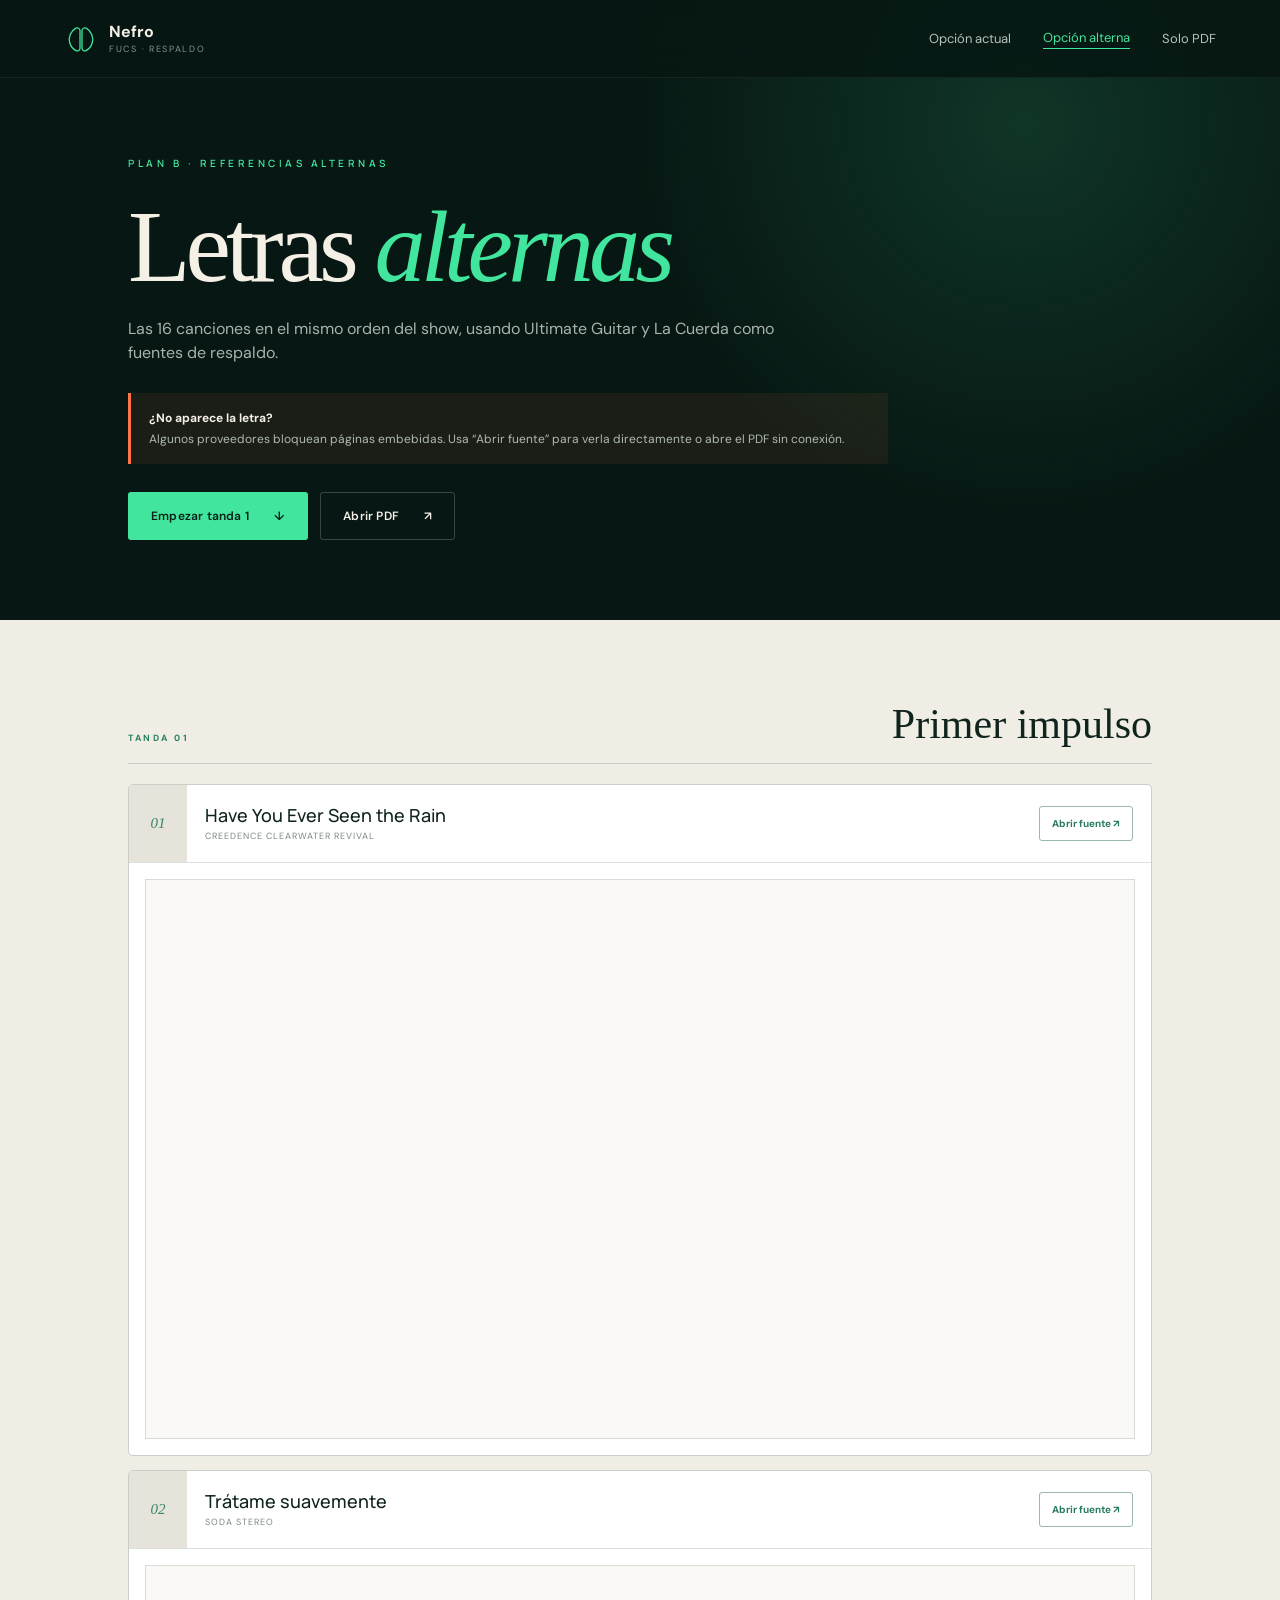
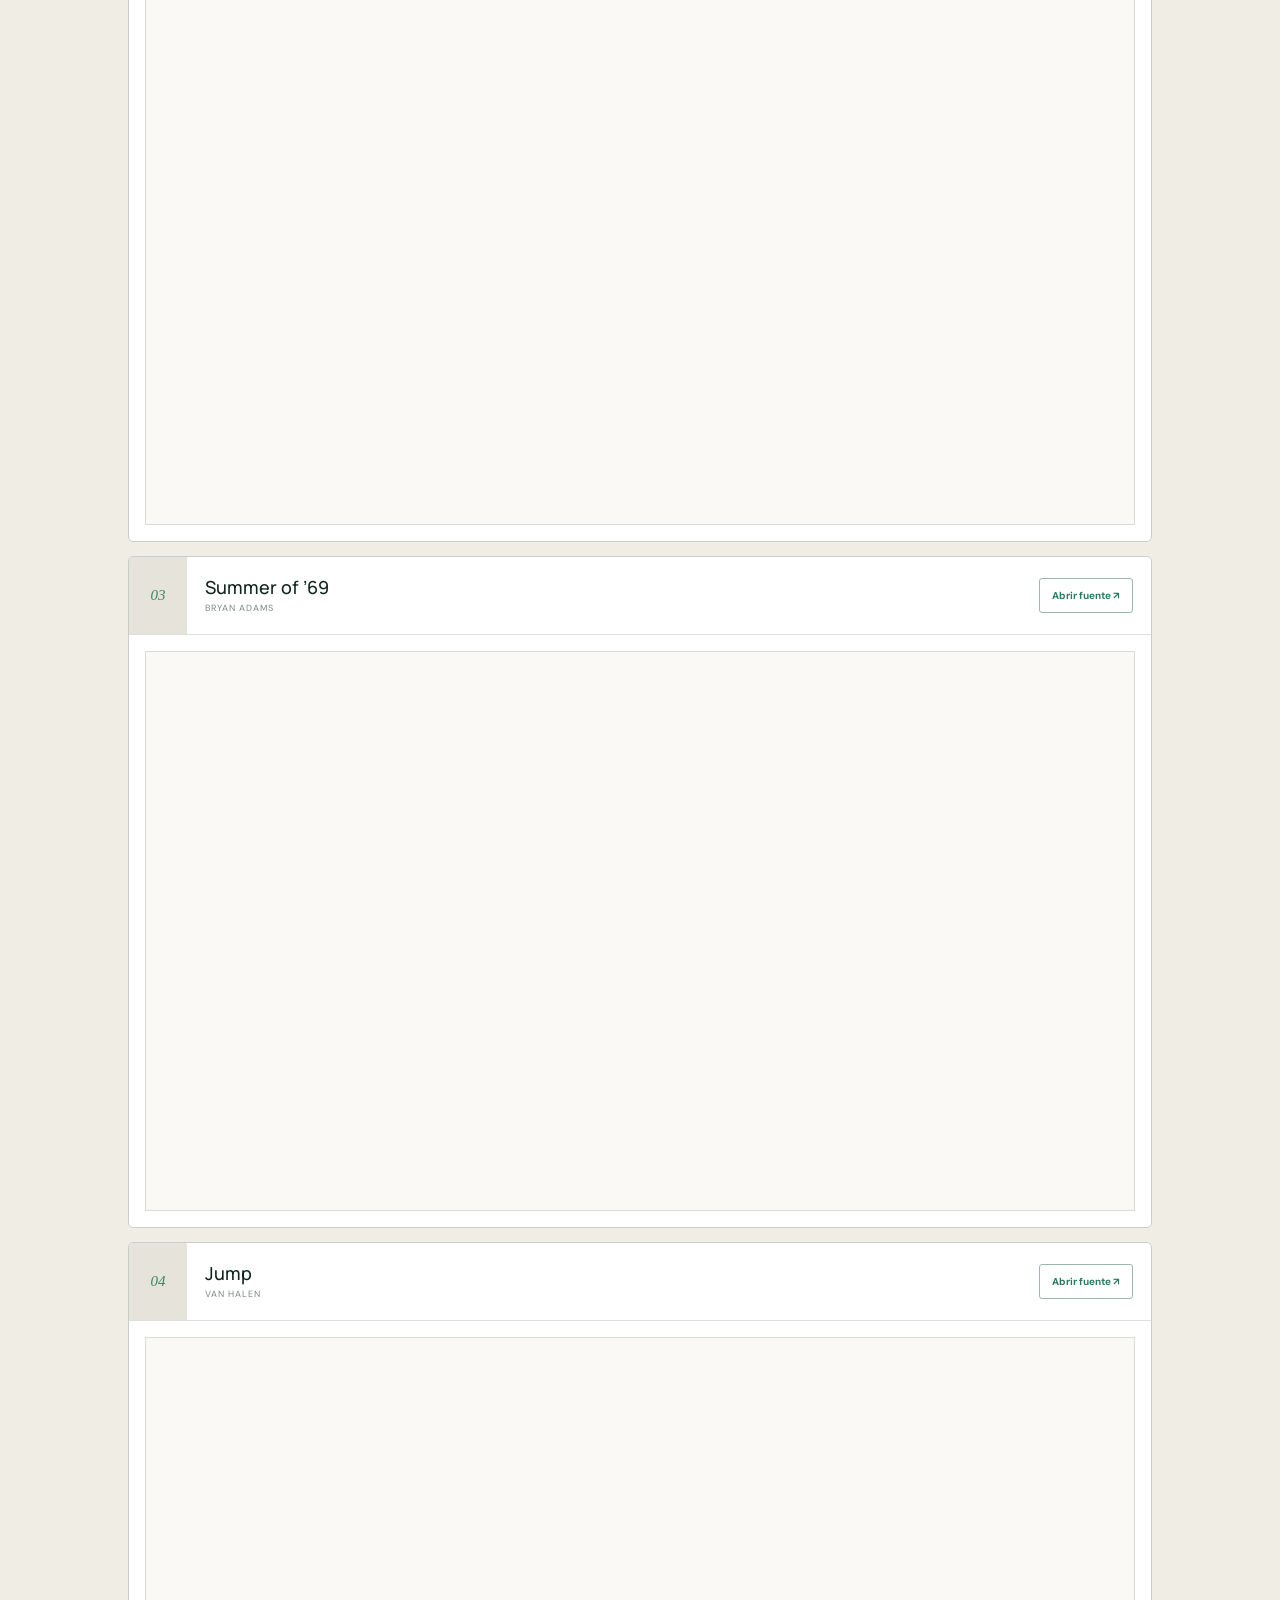
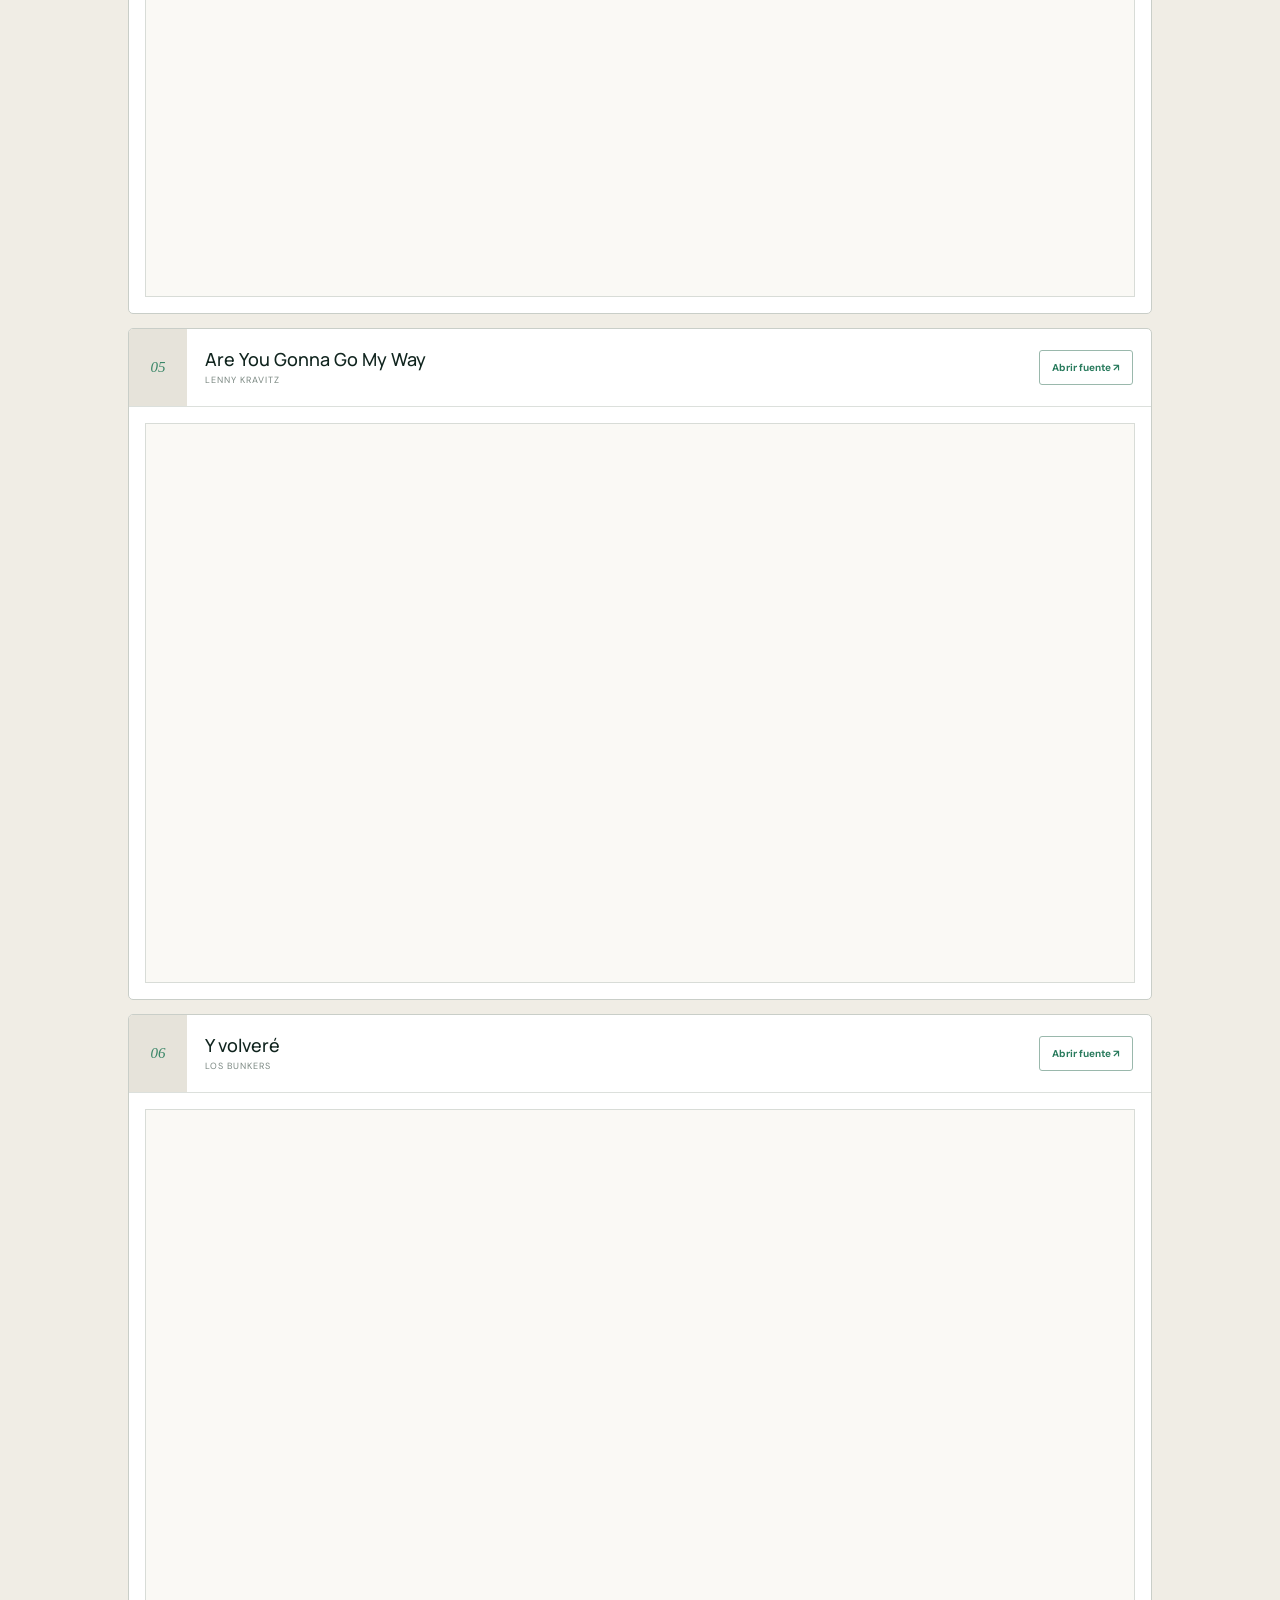
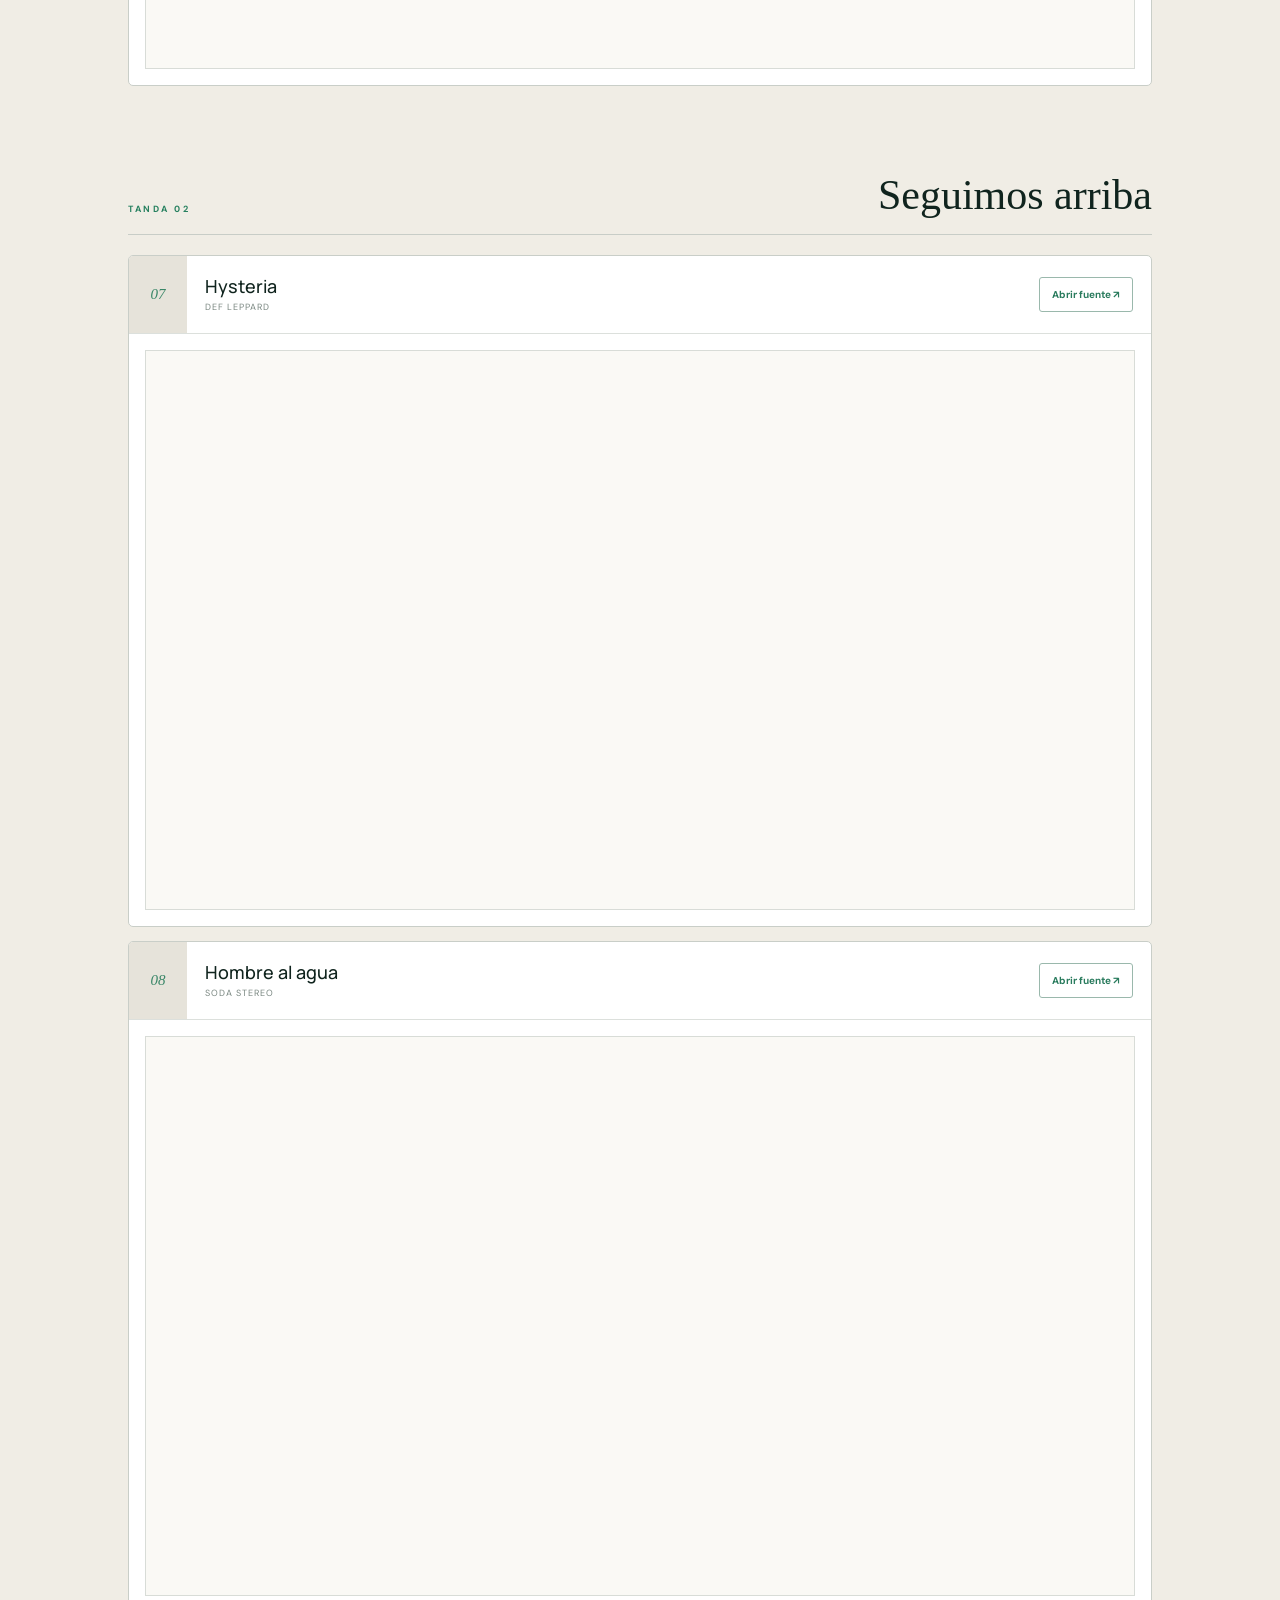
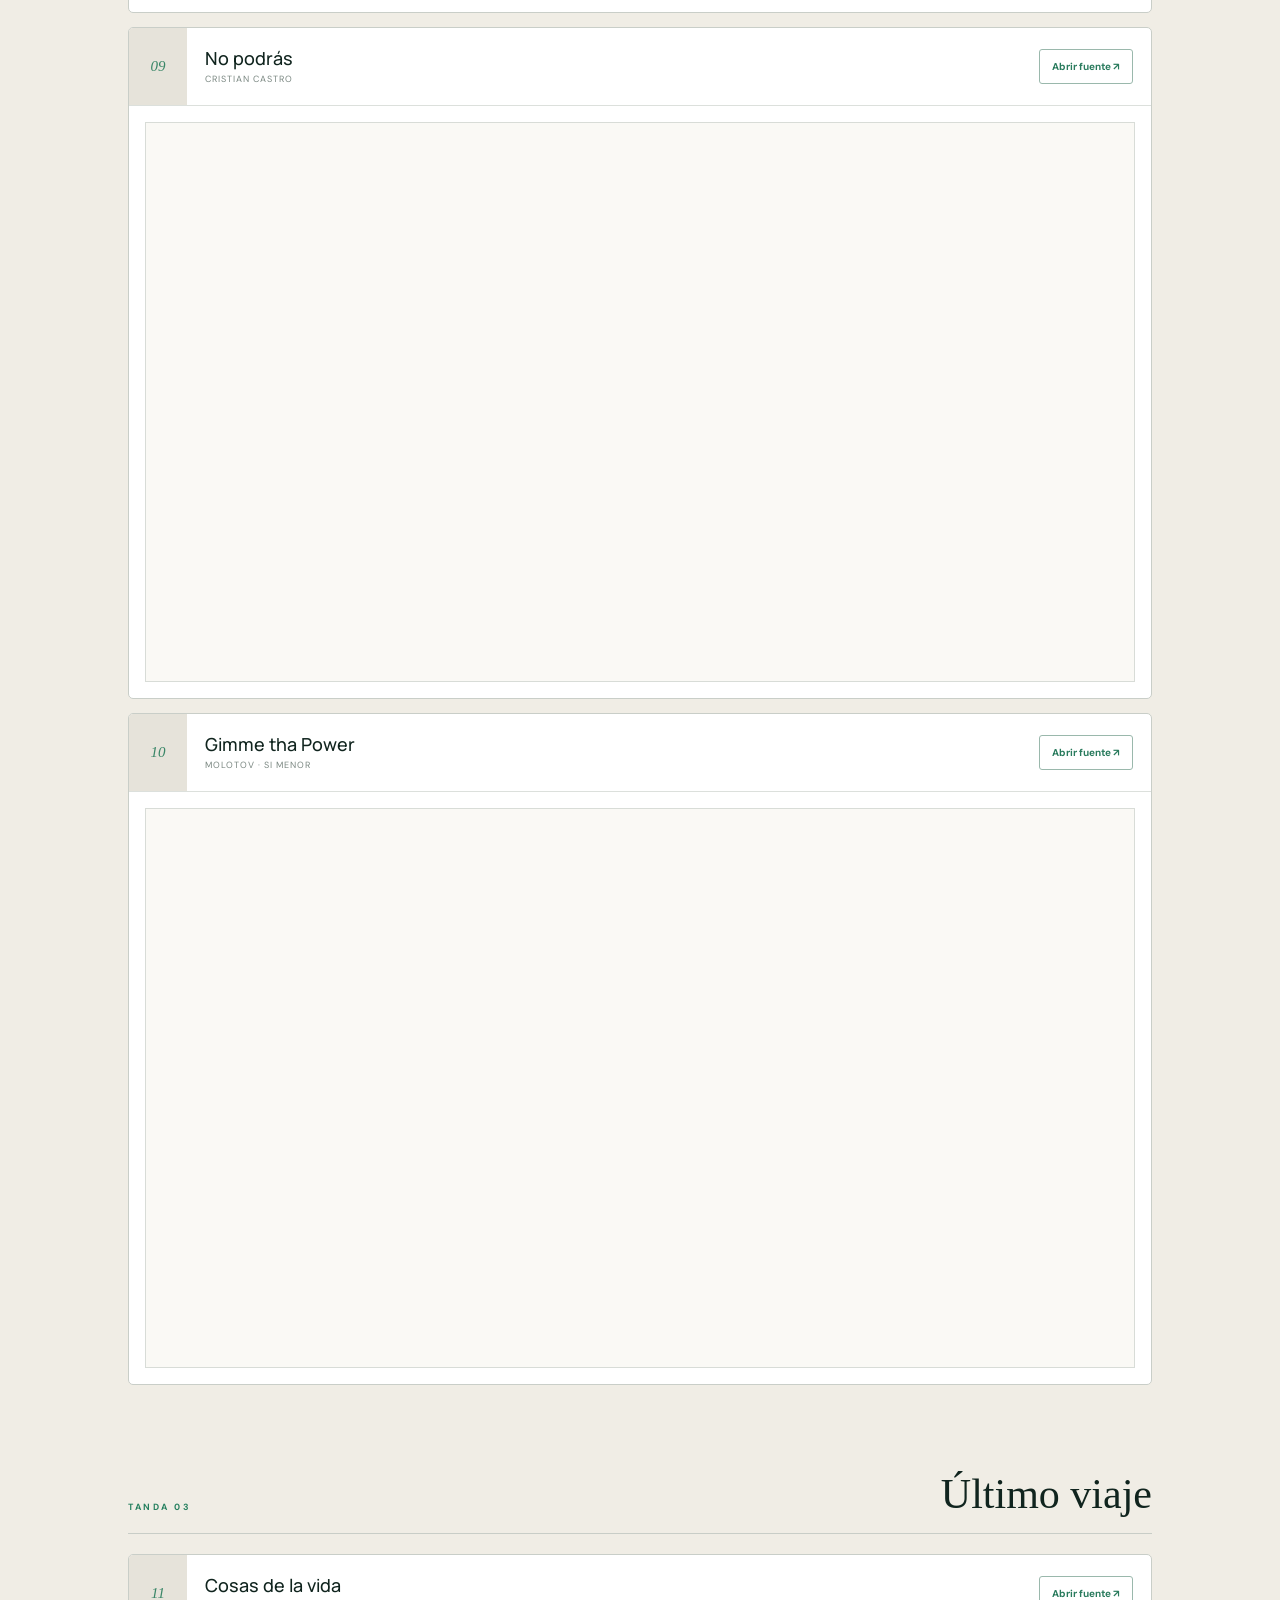
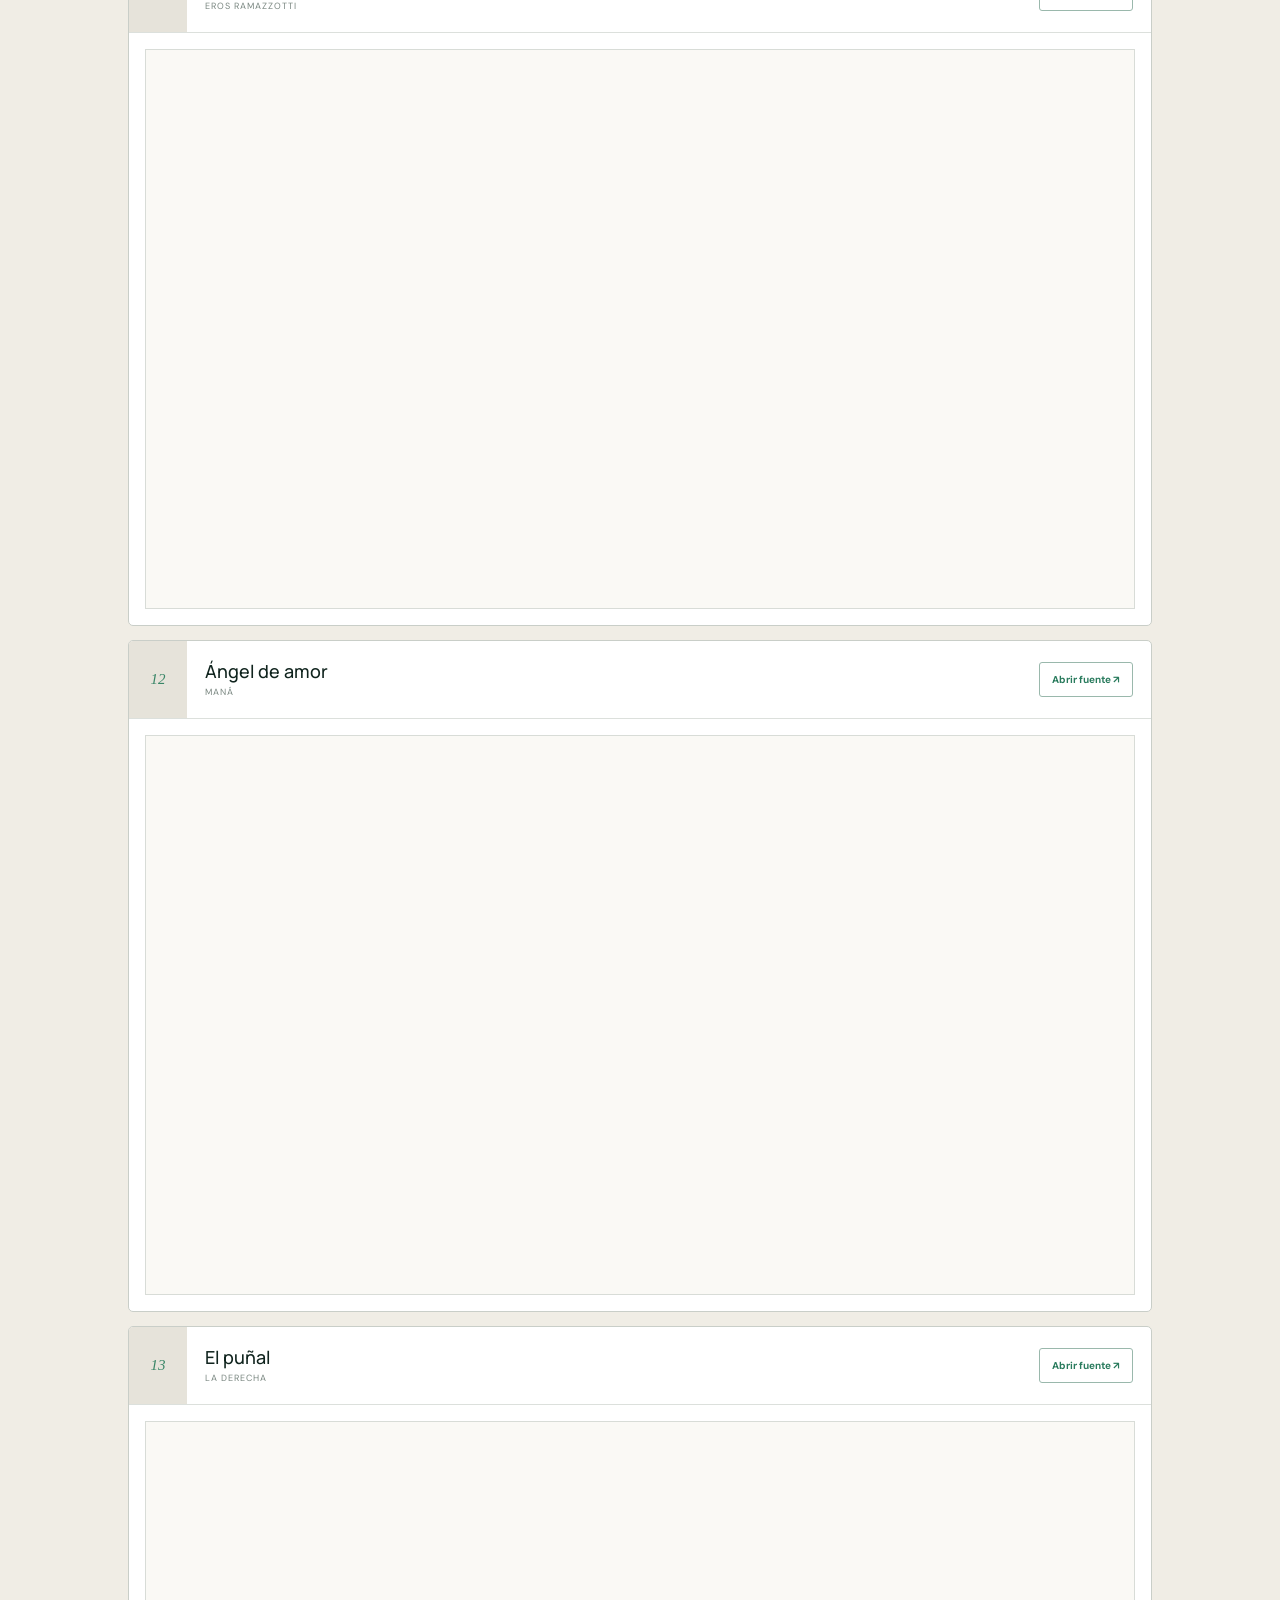
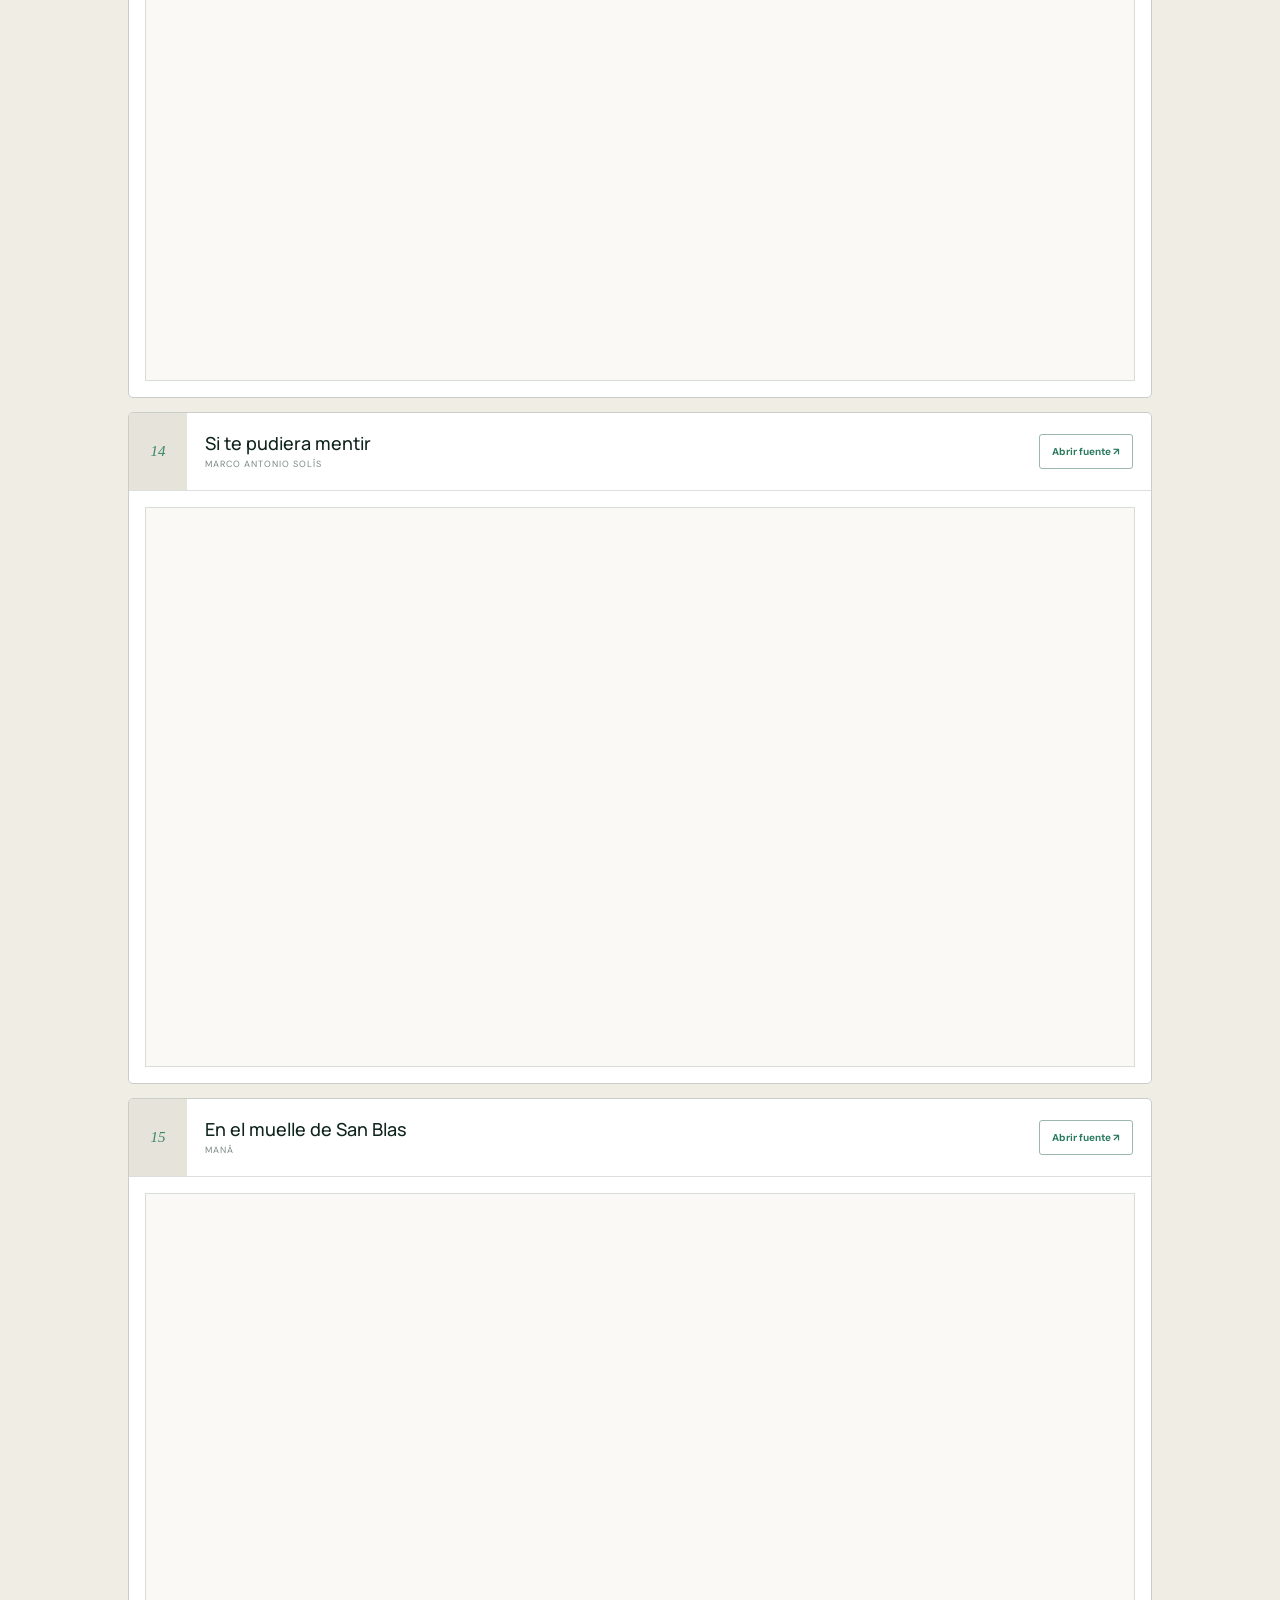
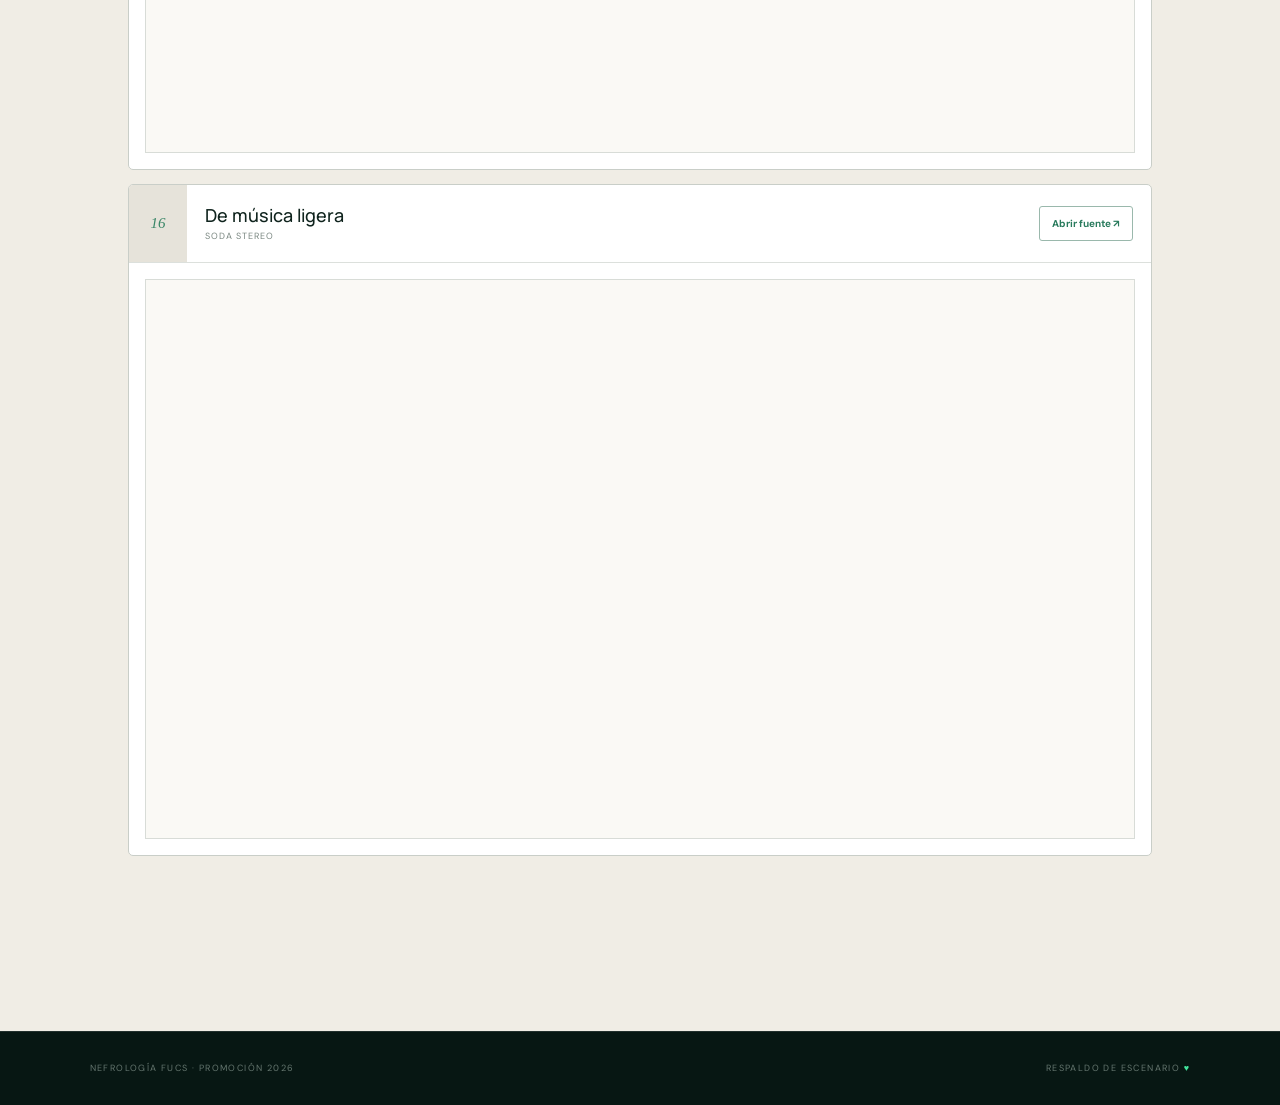
==== alt.html @ 1d548b46 "Add alternate lyrics and offline PDF options" ====
<!doctype html>
<html lang="es">
  <head>
    <meta charset="UTF-8" />
    <meta name="viewport" content="width=device-width, initial-scale=1.0" />
    <meta name="theme-color" content="#071713" />
    <meta name="description" content="Cancionero alterno con referencias de Ultimate Guitar y La Cuerda." />
    <title>Letras alternas · Nefrología FUCS</title>
    <link rel="preconnect" href="https://fonts.googleapis.com" />
    <link rel="preconnect" href="https://fonts.gstatic.com" crossorigin />
    <link href="https://fonts.googleapis.com/css2?family=DM+Sans:wght@400;500;600;700&amp;family=Manrope:wght@400;500;600;700&amp;display=swap" rel="stylesheet" />
    <link rel="stylesheet" href="styles.css" />
  </head>
  <body class="alternate-page">
    <header class="topbar">
      <a class="brand" href="index.html" aria-label="Volver al sitio principal">
        <span class="brand-mark" aria-hidden="true"><svg viewBox="0 0 48 48"><path d="M16.7 8.7c-7.3 4.1-10.8 12.6-8.6 20.6 1.3 4.8 4.5 8.7 8.8 11.1 2.6 1.4 5.7-.5 5.7-3.5V12.1c0-3-3.3-4.8-5.9-3.4Z"/><path d="M31.3 8.7c7.3 4.1 10.8 12.6 8.6 20.6-1.3 4.8-4.5 8.7-8.8 11.1-2.6 1.4-5.7-.5-5.7-3.5V12.1c0-3 3.3-4.8 5.9-3.4Z"/></svg></span>
        <span><b>Nefro</b><small>FUCS · respaldo</small></span>
      </a>
      <nav class="option-nav" aria-label="Opciones del cancionero">
        <a href="index.html">Opción actual</a>
        <a class="active-option" href="alt.html" aria-current="page">Opción alterna</a>
        <a href="cancionero.pdf">Solo PDF</a>
      </nav>
    </header>
    <main>
      <section class="alt-intro">
        <span class="kicker">PLAN B · REFERENCIAS ALTERNAS</span>
        <h1>Letras <em>alternas</em></h1>
        <p>Las 16 canciones en el mismo orden del show, usando Ultimate Guitar y La Cuerda como fuentes de respaldo.</p>
        <div class="source-warning"><b>¿No aparece la letra?</b> Algunos proveedores bloquean páginas embebidas. Usa “Abrir fuente” para verla directamente o abre el PDF sin conexión.</div>
        <div class="alt-actions"><a class="button primary" href="#tanda-1">Empezar tanda 1 <span>↓</span></a><a class="button ghost" href="cancionero.pdf">Abrir PDF <span>↗</span></a></div>
      </section>
      <section class="alt-repertoire" id="alternateRepertoire" aria-live="polite"></section>
    </main>
    <footer><span>Nefrología FUCS · Promoción 2026</span><span>Respaldo de escenario <b>♥</b></span></footer>
    <script src="alt.js"></script>
  </body>
</html>
---- styles.css ----
:root{--ink:#f5f0e6;--muted:#a9b3ad;--green:#42e59d;--deep:#071713;--panel:#0e241e;--line:rgba(255,255,255,.11);--orange:#ff7448;--serif:Georgia,'Times New Roman',serif}*{box-sizing:border-box}html{scroll-behavior:smooth}body{margin:0;background:var(--deep);color:var(--ink);font-family:'DM Sans',sans-serif;line-height:1.5}button,a{font:inherit}button{color:inherit}.topbar{height:78px;padding:0 max(5vw,24px);display:flex;align-items:center;justify-content:space-between;position:fixed;z-index:20;top:0;width:100%;background:rgba(7,23,19,.88);backdrop-filter:blur(18px);border-bottom:1px solid rgba(255,255,255,.06)}.brand{display:flex;gap:11px;align-items:center;color:var(--ink);text-decoration:none}.brand-mark{width:34px;height:34px}.brand-mark svg{fill:none;stroke:var(--green);stroke-width:1.8}.brand span:last-child{display:flex;line-height:1;flex-direction:column;font-size:16px}.brand small{margin-top:5px;color:#85938e;font-size:9px;letter-spacing:1.7px;text-transform:uppercase}.topbar nav{display:flex;align-items:center;gap:32px}.topbar nav a{color:#b7c1bc;text-decoration:none;font-size:13px}.nav-cta{display:flex;align-items:center;gap:8px;padding:10px 16px;border:1px solid rgba(66,229,157,.45);color:var(--green);background:rgba(66,229,157,.05);border-radius:4px;font-size:12px;cursor:pointer}.nav-cta svg{width:17px;fill:none;stroke:currentColor;stroke-width:1.5}.icon-button{display:none;background:none;border:0}.hero{min-height:100vh;padding:150px 7vw 48px;display:flex;flex-direction:column;align-items:center;text-align:center;position:relative;overflow:hidden;background:radial-gradient(circle at 50% 18%,rgba(25,102,72,.4),transparent 39%),linear-gradient(180deg,#071713 0%,#091d18 70%,#071713 100%)}.hero:before,.hero:after{content:"";position:absolute;width:1px;height:70%;top:20%;background:linear-gradient(transparent,rgba(66,229,157,.18),transparent);transform:rotate(28deg)}.hero:before{left:19%}.hero:after{right:19%;transform:rotate(-28deg)}.hero-glow{position:absolute;width:240px;height:240px;border-radius:50%;border:1px solid rgba(66,229,157,.08);box-shadow:0 0 120px rgba(66,229,157,.08)}.eyebrow,.kicker{color:var(--green);font:600 10px 'Manrope';letter-spacing:3.5px}.eyebrow{display:flex;align-items:center;gap:10px}.eyebrow span{width:25px;height:1px;background:var(--green)}h1,h2{font-family:var(--serif);font-weight:400;margin:0;line-height:.95}h1{font-size:clamp(64px,9vw,124px);margin:25px 0 28px;letter-spacing:-5px}h1 em,h2 em{font-weight:400;color:var(--green)}.hero-copy{color:#b2bcb7;font-size:16px;line-height:1.75;margin:0}.hero-actions{display:flex;gap:12px;margin-top:36px}.button{border-radius:3px;padding:14px 22px;border:1px solid transparent;display:inline-flex;gap:25px;align-items:center;justify-content:center;text-decoration:none;font-weight:600;font-size:12px;letter-spacing:.2px;cursor:pointer}.button.primary{background:var(--green);color:#062017}.button.ghost{background:transparent;border-color:rgba(255,255,255,.2);color:var(--ink)}.button.ghost svg{width:17px;fill:none;stroke:var(--green);stroke-width:1.5}.event-meta{margin-top:auto;padding-top:60px;display:flex;gap:70px;position:relative;z-index:1}.event-meta>div{display:flex;gap:13px;align-items:center;text-align:left}.meta-icon{width:31px;height:31px;border:1px solid rgba(66,229,157,.35);color:var(--green);border-radius:50%;display:grid;place-items:center;font-weight:600;font-size:9px}.meta-icon.pin,.meta-icon.note{font-size:17px}.event-meta p{margin:0;font:500 12px 'Manrope';color:#d6ddd9}.event-meta small{display:block;color:#64746d;font-size:8px;letter-spacing:2px;margin-bottom:4px}.scroll-cue{position:absolute;right:3vw;bottom:70px;writing-mode:vertical-rl;font-size:8px;color:#63736c;letter-spacing:2px;display:flex;align-items:center;gap:12px}.scroll-cue span{height:36px;width:1px;background:var(--green)}.section{padding:110px 10vw}.repertoire{background:#f0ede5;color:#10241e}.section-heading{display:flex;justify-content:space-between;align-items:end;border-bottom:1px solid #c9cbc4;padding-bottom:30px}.section-heading h2{font-size:clamp(40px,5vw,66px);letter-spacing:-2px;margin-top:13px}.section-heading p{font-size:12px;color:#64716c;line-height:1.7}.set-tabs{display:grid;grid-template-columns:repeat(3,1fr);margin-top:35px;border:1px solid #cdd0ca}.tab{border:0;border-right:1px solid #cdd0ca;background:transparent;color:#233630;padding:18px 22px;text-align:left;display:grid;grid-template-columns:38px 1fr;cursor:pointer}.tab:last-child{border:0}.tab span{grid-row:1/3;font:400 22px var(--serif);color:#8c9691}.tab b{font-size:12px}.tab small{color:#89928f;font-size:9px;margin-top:2px}.tab.active{background:#0b211a;color:white}.tab.active span{color:var(--green)}.song-list{margin-top:23px}.song-row{display:grid;grid-template-columns:52px 1fr auto auto;align-items:center;border-bottom:1px solid #d0d1cb;min-height:78px;padding:0 12px;transition:.2s}.song-row:hover{background:#e8e5dd}.song-number{font:400 13px var(--serif);color:#9aa19d}.song-title{font:500 16px 'Manrope'}.song-title small{display:block;text-transform:uppercase;color:#84908b;font-size:8px;letter-spacing:1.6px;margin-top:3px}.key{border:1px solid #c7cbc5;padding:5px 8px;border-radius:2px;font-size:9px;color:#60706a;margin-right:34px}.chord-link{color:#18372d;text-decoration:none;font-size:10px;font-weight:700;display:flex;align-items:center;gap:14px}.chord-link span{font-size:16px;color:#559c7d}.source-note{font-size:10px;color:#7b8681;text-align:center;margin-top:25px}.script-section{display:grid;grid-template-columns:.85fr 1.15fr;gap:10vw;background:#0a1b17;position:relative}.script-intro{position:sticky;top:120px;height:max-content}.script-intro h2{font-size:clamp(52px,6vw,76px);letter-spacing:-3px;margin:20px 0 28px}.script-intro p{max-width:390px;color:#94a29c;font-size:13px;line-height:1.8}.button.light{margin-top:28px;background:var(--ink);color:#10241e}.script-card{border-top:1px solid var(--line);padding:27px 0;display:grid;grid-template-columns:70px 1fr;gap:12px}.script-card:last-child{border-bottom:1px solid var(--line)}.script-index{font:italic 22px var(--serif);color:var(--green)}.script-content small{font-size:8px;letter-spacing:2.2px;color:#70817a}.script-content h3{font:400 23px var(--serif);margin:7px 0 13px}.script-content p{font:400 14px/1.7 'Manrope';color:#bec7c3;margin:0}.script-content .stage-note{color:#70817a;font-size:10px;margin-top:10px;font-style:italic}.final-call{padding:125px 20px;text-align:center;background:radial-gradient(circle at center,rgba(28,94,69,.24),transparent 50%),#071713}.final-call h2{font-size:clamp(48px,6vw,76px);margin:25px 0}.final-call p{color:#8f9c96;font-size:13px;margin-bottom:35px}footer{min-height:74px;border-top:1px solid var(--line);display:flex;align-items:center;justify-content:space-between;padding:0 7vw;color:#65766f;font-size:9px;letter-spacing:1.4px;text-transform:uppercase}footer b{color:var(--green)}.teleprompter{width:100vw;height:100vh;max-width:none;max-height:none;border:0;margin:0;padding:0;background:#030907;color:white}.teleprompter::backdrop{background:#030907}.teleprompter-bar{height:70px;border-bottom:1px solid #1a2723;padding:0 28px;display:flex;align-items:center;justify-content:space-between}.teleprompter-bar>div{display:flex;align-items:center;gap:10px}.teleprompter-bar b{font-size:10px;letter-spacing:2px}.teleprompter-bar small{color:#718079;font-size:10px}.live-dot{width:8px;height:8px;border-radius:50%;background:var(--green);box-shadow:0 0 12px var(--green)}.prompt-tools button{border:1px solid #26332f;background:#0b1512;border-radius:3px;padding:7px 10px;cursor:pointer}.prompt-tools #closePrompt{font-size:19px;line-height:17px}.prompt-body{height:calc(100vh - 140px);overflow:auto;padding:10vh 14vw;display:flex;flex-direction:column;justify-content:center}.prompt-label{color:var(--green);font-size:10px;letter-spacing:3px}.prompt-text{font:400 42px/1.45 var(--serif);max-width:1100px;margin-top:25px;white-space:pre-line}.prompt-tip{color:#718079;font-size:12px;font-style:italic}.prompt-nav{height:70px;border-top:1px solid #1a2723;display:flex;align-items:center;justify-content:space-between;padding:0 28px}.prompt-nav button{border:0;background:none;font-size:11px;color:#b7c1bc;cursor:pointer}.prompt-nav button:disabled{opacity:.25}.prompt-nav>div{display:flex;gap:7px}.prompt-nav i{width:5px;height:5px;background:#3b4944;border-radius:50%}.prompt-nav i.active{background:var(--green)}
@media(max-width:760px){.topbar{height:64px}.icon-button{display:block}.icon-button svg{width:24px;fill:none;stroke:white;stroke-width:1.5}.topbar nav{display:none;position:absolute;top:64px;left:0;right:0;background:#091a16;padding:22px;flex-direction:column;align-items:stretch}.topbar nav.open{display:flex}.hero{padding:120px 22px 45px;min-height:820px}.desktop{display:none}h1{font-size:60px;letter-spacing:-3px}.hero-copy{font-size:14px}.event-meta{display:grid;grid-template-columns:1fr 1fr;gap:22px;width:100%;padding-top:55px}.event-meta>div:last-child{grid-column:1/3}.scroll-cue{display:none}.section{padding:75px 20px}.section-heading{display:block}.section-heading p{margin-top:22px}.set-tabs{grid-template-columns:1fr}.tab{border-right:0;border-bottom:1px solid #cdd0ca}.song-row{grid-template-columns:35px 1fr auto;padding:12px 3px}.key{margin-right:0}.chord-link{grid-column:2/4;margin-top:10px;justify-self:start}.script-section{grid-template-columns:1fr}.script-intro{position:static}.script-card{grid-template-columns:43px 1fr}.prompt-body{padding:7vh 7vw}.prompt-text{font-size:30px}.prompt-nav{padding:0 12px}.prompt-nav>div{display:none}footer{flex-direction:column;justify-content:center;gap:8px}.hero-actions{flex-direction:column;width:100%;max-width:320px}.button{width:100%}}
@media(prefers-reduced-motion:reduce){html{scroll-behavior:auto}*{transition:none!important}}

/* Cifrado desplegable: mantiene todo el material musical dentro de la página. */
.song-row{display:block;padding:0;min-height:0}
.song-row>summary{min-height:78px;padding:0 12px;display:grid;grid-template-columns:52px 1fr auto 132px;gap:20px;align-items:center;cursor:pointer;list-style:none}
.song-row>summary::-webkit-details-marker{display:none}
.song-row[open]{background:#e8e5dd}
.expand-label{font-size:10px;font-weight:700;text-align:right;color:#18372d}
.expand-label b{display:inline-grid;place-items:center;margin-left:12px;width:24px;height:24px;border:1px solid #b9c0bb;border-radius:50%;font-size:14px;transition:transform .2s}
.song-row[open] .expand-label b{transform:rotate(45deg)}
.chord-sheet{margin:0 12px 18px 64px;padding:22px 24px;background:#10241e;color:#f5f0e6;border-radius:3px}
.sheet-head{display:flex;justify-content:space-between;gap:20px;padding-bottom:15px;border-bottom:1px solid rgba(255,255,255,.12);font-size:8px;letter-spacing:1.7px;color:#7f948b}
.sheet-head a{color:#42e59d;text-decoration:none;letter-spacing:0;font-size:9px}
.chord-parts{display:grid;grid-template-columns:repeat(auto-fit,minmax(170px,1fr));gap:1px;margin-top:1px;background:rgba(255,255,255,.1)}
.chord-parts>div{background:#10241e;padding:18px 14px;min-height:76px}
.chord-parts small{display:block;text-transform:uppercase;color:#7f948b;font-size:8px;letter-spacing:1.4px;margin-bottom:8px}
.chord-parts code{color:#f5f0e6;font:600 13px/1.7 'DM Sans',sans-serif}
.chord-sheet>p{margin:14px 0 0;color:#7f948b;font-size:9px;font-style:italic}

@media(max-width:760px){
  .song-row>summary{grid-template-columns:35px 1fr auto;gap:8px;padding:13px 3px}
  .song-row .key{grid-column:2;margin-top:5px;justify-self:start}
  .expand-label{grid-column:3;grid-row:1/3;font-size:0}
  .expand-label b{font-size:14px;margin:0}
  .chord-sheet{margin:0 0 14px;padding:18px 14px}
  .sheet-head{display:block;line-height:1.8}
  .sheet-head a{display:block;margin-top:8px}
  .chord-parts{grid-template-columns:1fr}
}

@media print{
  .topbar,.hero,.script-section,.final-call,footer,.source-note{display:none!important}
  body,.repertoire{background:#fff;color:#111}
  .section{padding:20px}
  .set-tabs{display:none}
  .song-row{break-inside:avoid}
}

/* Recorrido continuo: el discurso y el material musical comparten una sola página. */
.topbar nav a.nav-cta{color:var(--green)}
.show-flow{background:#f0ede5;color:#10241e;scroll-margin-top:70px}
.flow-toolbar{display:flex;align-items:center;justify-content:space-between;margin:30px 0 42px;padding:18px 20px;background:#e6e3da;border-left:3px solid var(--green)}
.flow-toolbar p{margin:0;display:flex;flex-direction:column;font-size:12px}.flow-toolbar p span{color:#6f7b76;font-size:10px;margin-top:3px}
.flow-button{width:auto;background:#10241e;color:#fff;padding:11px 16px}
.show-timeline{max-width:1040px;margin:0 auto;position:relative}
.show-timeline:before{content:"";position:absolute;top:0;bottom:0;left:37px;width:1px;background:#c8cdc7}
.flow-script,.flow-song{position:relative;margin-bottom:30px}
.flow-script{display:grid;grid-template-columns:76px 1fr;background:#0a1b17;color:var(--ink);padding:34px 38px 34px 0;border-radius:5px;box-shadow:0 14px 35px rgba(12,32,26,.12)}
.flow-marker{position:relative;z-index:1;text-align:center;display:flex;flex-direction:column;align-items:center;gap:5px}
.flow-marker span{font-size:7px;letter-spacing:1.5px;color:#75827d}.flow-marker b{display:grid;place-items:center;width:34px;height:34px;background:#0d2b22;color:var(--green);border:1px solid rgba(66,229,157,.45);border-radius:50%;font:italic 14px var(--serif)}
.flow-script .script-content small{color:var(--green)}.flow-script .script-content h3{font-size:30px;margin-top:9px}.flow-script .script-content p{font-size:17px;max-width:790px}.flow-script .stage-note{padding-top:12px;border-top:1px solid var(--line);margin-top:18px}
.flow-song{margin-left:76px;border:1px solid #c9cec8;border-radius:5px;background:#f8f5ed;overflow:hidden}
.song-head{display:grid;grid-template-columns:62px 1fr auto;align-items:center;min-height:92px;padding:0 28px 0 0;border-bottom:1px solid #d4d7d1}
.song-head .flow-marker{align-self:stretch;justify-content:center;background:#e8e5dd}.song-head .flow-marker b{background:#f8f5ed;border-color:#b7c7bf;color:#1c7956}
.song-head .song-title{padding-left:25px;font-size:20px}.song-head .song-title small{font-size:9px}.song-head .key{margin:0;background:#fff}
.embedded-material{padding:24px}.flow-song .chord-sheet{margin:0;padding:22px 24px}.flow-song .chord-parts{grid-template-columns:repeat(auto-fit,minmax(145px,1fr))}
.lyrics-sheet{margin-top:14px;border:1px solid #cbd0ca;background:#fff}.lyrics-heading{padding:15px 17px;display:flex;justify-content:space-between;align-items:center;color:#63706b;font-size:8px;letter-spacing:1.5px}.lyrics-heading b{color:#17382d;font-size:9px;letter-spacing:0}.reference-head{display:flex;align-items:center;justify-content:space-between;gap:18px;padding:12px 17px;border-top:1px solid #e0e2de;background:#faf9f5}.reference-head p{margin:0;color:#78847f;font-size:10px}.open-reference{flex:none;padding:8px 11px;border:1px solid #9ab8ac;border-radius:3px;background:#fff;color:#297b5d;font-size:9px;font-weight:700;cursor:pointer}.open-reference span{font-size:13px;margin-left:5px}.open-reference:hover,.open-reference:focus-visible{border-color:#297b5d;background:#eef8f3}.song-reference{display:block;width:calc(100% - 34px);height:520px;margin:0 17px;border:1px solid #d8dcd7;background:#faf9f5}.iframe-fallback{margin:8px 17px 14px;color:#87918d;font-size:9px}.next-cue{text-align:center;color:#929b97;font-size:7px;letter-spacing:2px;padding:0 0 16px}.next-cue span{color:#2d9a70;font-size:14px;margin-left:5px}
.reference-viewer{width:100vw;height:100vh;max-width:none;max-height:none;margin:0;padding:0;border:0;background:#071713;color:var(--ink)}.reference-viewer::backdrop{background:rgba(0,0,0,.92)}.reference-viewer[open]{display:grid;grid-template-rows:auto 1fr}.reference-viewer header{min-height:70px;padding:12px 22px;display:flex;align-items:center;justify-content:space-between;gap:20px;border-bottom:1px solid var(--line)}.reference-viewer header small{display:block;color:var(--green);font-size:8px;letter-spacing:2px}.reference-viewer header h2{margin-top:4px;font:500 18px 'Manrope',sans-serif}.reference-viewer button{width:42px;height:42px;border:1px solid rgba(255,255,255,.2);border-radius:50%;background:#0e241e;color:#fff;font-size:25px;line-height:1;cursor:pointer}.reference-viewer iframe{display:block;width:100%;height:100%;border:0;background:#fff}

@media(max-width:760px){
  .show-flow{padding-left:14px;padding-right:14px}.flow-toolbar{align-items:stretch;gap:14px;flex-direction:column}.flow-button{width:100%}
  .show-timeline:before{left:24px}.flow-script{grid-template-columns:48px 1fr;padding:25px 16px 25px 0}.flow-marker b{width:30px;height:30px}.flow-script .script-content h3{font-size:25px}.flow-script .script-content p{font-size:15px}
  .flow-song{margin-left:48px}.song-head{grid-template-columns:48px 1fr;padding-right:12px}.song-head .song-title{padding:16px 12px;font-size:16px}.song-head .key{grid-column:2;margin:-10px 12px 14px;width:max-content}.embedded-material{padding:10px}.flow-song .chord-sheet{padding:17px 12px}.reference-head{align-items:flex-start;flex-direction:column}.open-reference{width:100%;height:auto;border-radius:3px;font-size:10px}.song-reference{height:70vh;min-height:460px}
}

@media print{
  .show-flow{display:block!important}.flow-toolbar,.next-cue,.reference-viewer{display:none!important}.flow-script,.flow-song{break-inside:avoid;box-shadow:none}
}

/* Página alterna: fuentes secundarias visibles y fáciles de cambiar durante el show. */
.option-nav .active-option{color:var(--green);border-bottom:1px solid var(--green)}
.alt-intro{padding:150px 10vw 80px;background:radial-gradient(circle at 80% 20%,rgba(66,229,157,.15),transparent 35%),#071713}
.alt-intro h1{font-size:clamp(58px,8vw,105px);margin:24px 0 22px}.alt-intro>p{max-width:680px;color:#a9b3ad;font-size:16px}
.source-warning{max-width:760px;margin-top:28px;padding:16px 18px;border-left:3px solid var(--orange);background:rgba(255,116,72,.08);color:#aeb9b4;font-size:12px}.source-warning b{display:block;color:var(--ink);margin-bottom:3px}
.alt-actions{display:flex;gap:12px;margin-top:28px}.alt-repertoire{padding:85px 10vw;background:#f0ede5;color:#10241e}
.alt-set{max-width:1050px;margin:0 auto 90px;scroll-margin-top:95px}.alt-set-title{display:flex;align-items:end;justify-content:space-between;border-bottom:1px solid #c8cdc7;margin-bottom:20px;padding-bottom:18px}.alt-set-title span{color:#26805f;font-size:9px;font-weight:700;letter-spacing:2.5px}.alt-set-title h2{font-size:42px}
.alt-song{margin:14px 0;border:1px solid #c9cec8;border-radius:5px;background:#fff;overflow:hidden}.alt-song header{min-height:78px;display:grid;grid-template-columns:58px 1fr auto;align-items:center;padding-right:18px;border-bottom:1px solid #dce0dc}.alt-song header>span{height:100%;display:grid;place-items:center;background:#e6e3da;color:#398667;font:italic 15px var(--serif)}.alt-song h3{margin:0;font:500 18px 'Manrope'}.alt-song p{margin:3px 0 0;color:#7a8781;font-size:9px;text-transform:uppercase;letter-spacing:1px}.alt-song header div{padding:12px 18px}.alt-song header a{padding:9px 12px;border:1px solid #9ab8ac;border-radius:3px;color:#297b5d;text-decoration:none;font-size:10px;font-weight:700}.alt-song iframe{display:block;width:calc(100% - 32px);height:560px;margin:16px;border:1px solid #d8dcd7;background:#faf9f5}
@media(max-width:760px){.option-nav{display:flex!important;gap:14px!important;position:static!important;background:none!important;padding:0!important;flex-direction:row!important}.option-nav a{font-size:9px!important}.alt-intro{padding:115px 20px 60px}.alt-actions{flex-direction:column}.alt-repertoire{padding:55px 12px}.alt-set-title{display:block}.alt-set-title h2{font-size:34px;margin-top:10px}.alt-song header{grid-template-columns:44px 1fr}.alt-song header a{grid-column:2;margin:0 12px 12px;text-align:center}.alt-song iframe{height:68vh;min-height:440px;margin:10px;width:calc(100% - 20px)}}
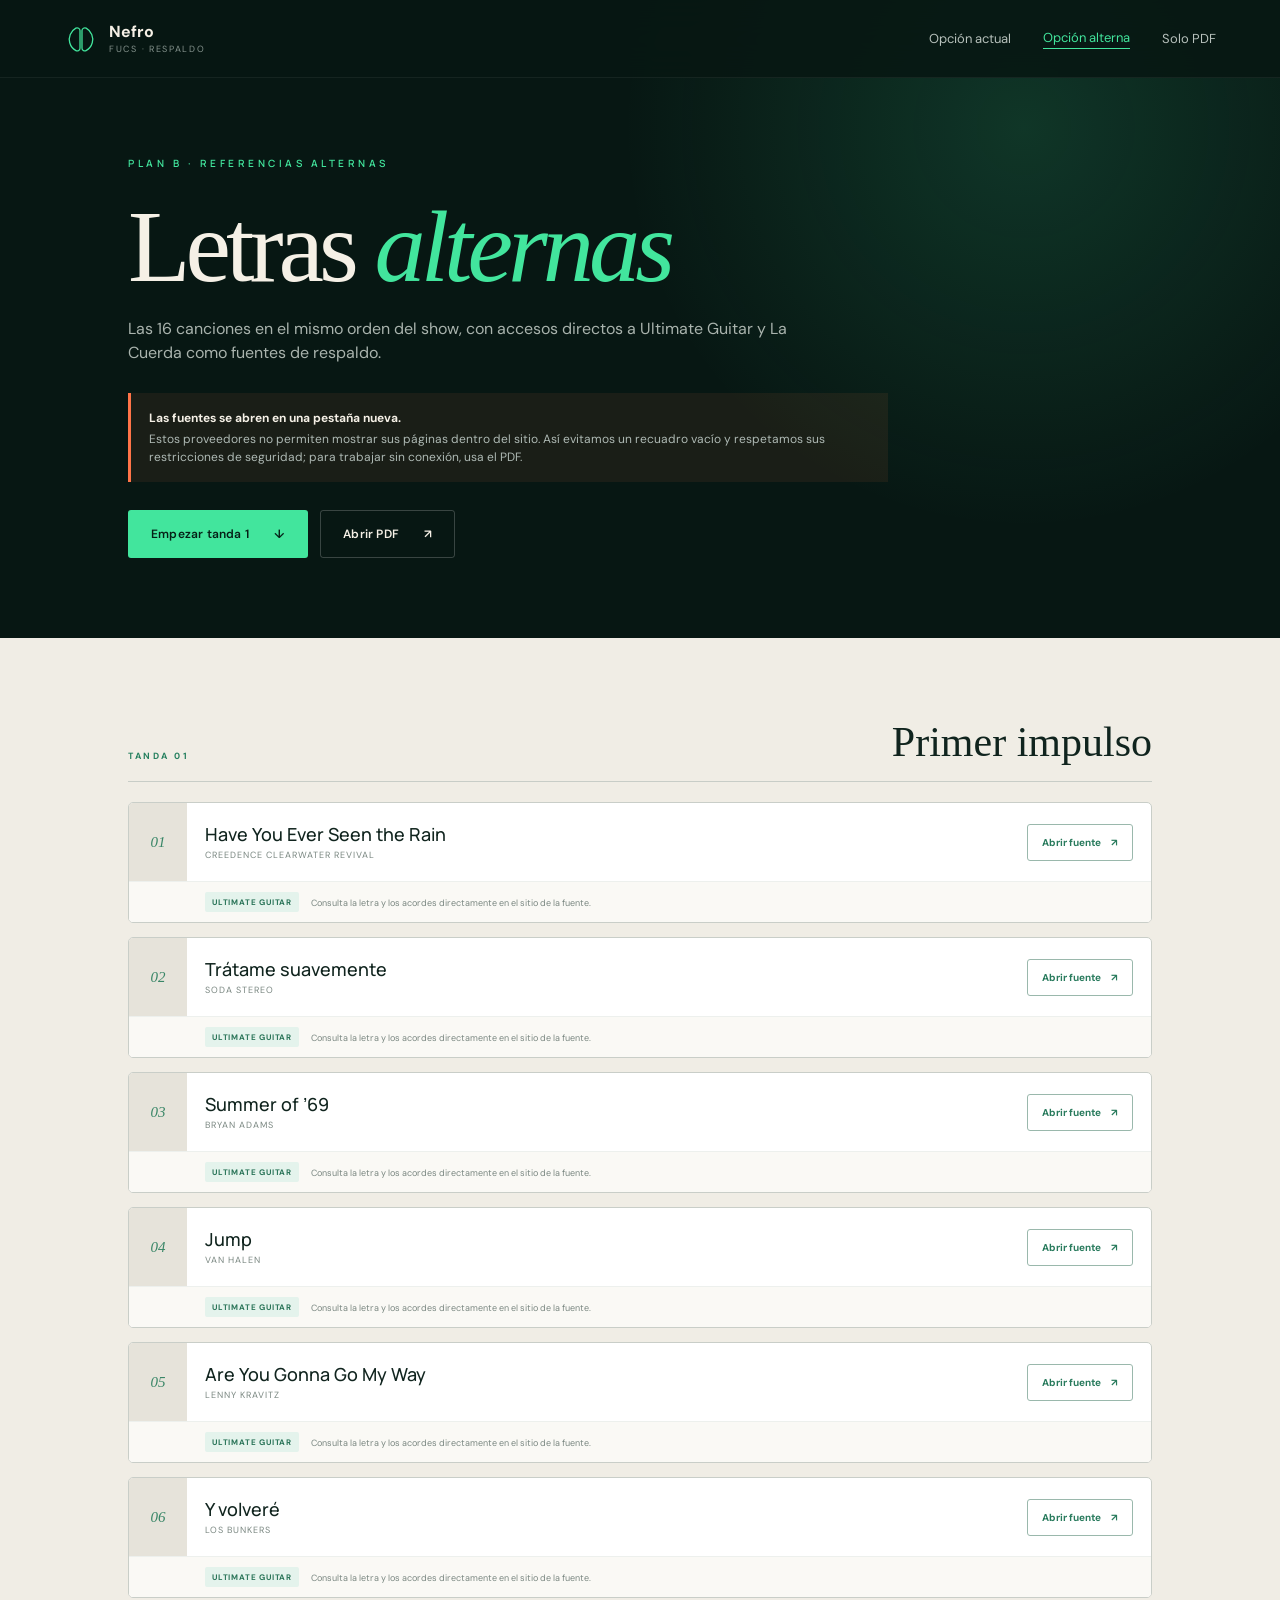
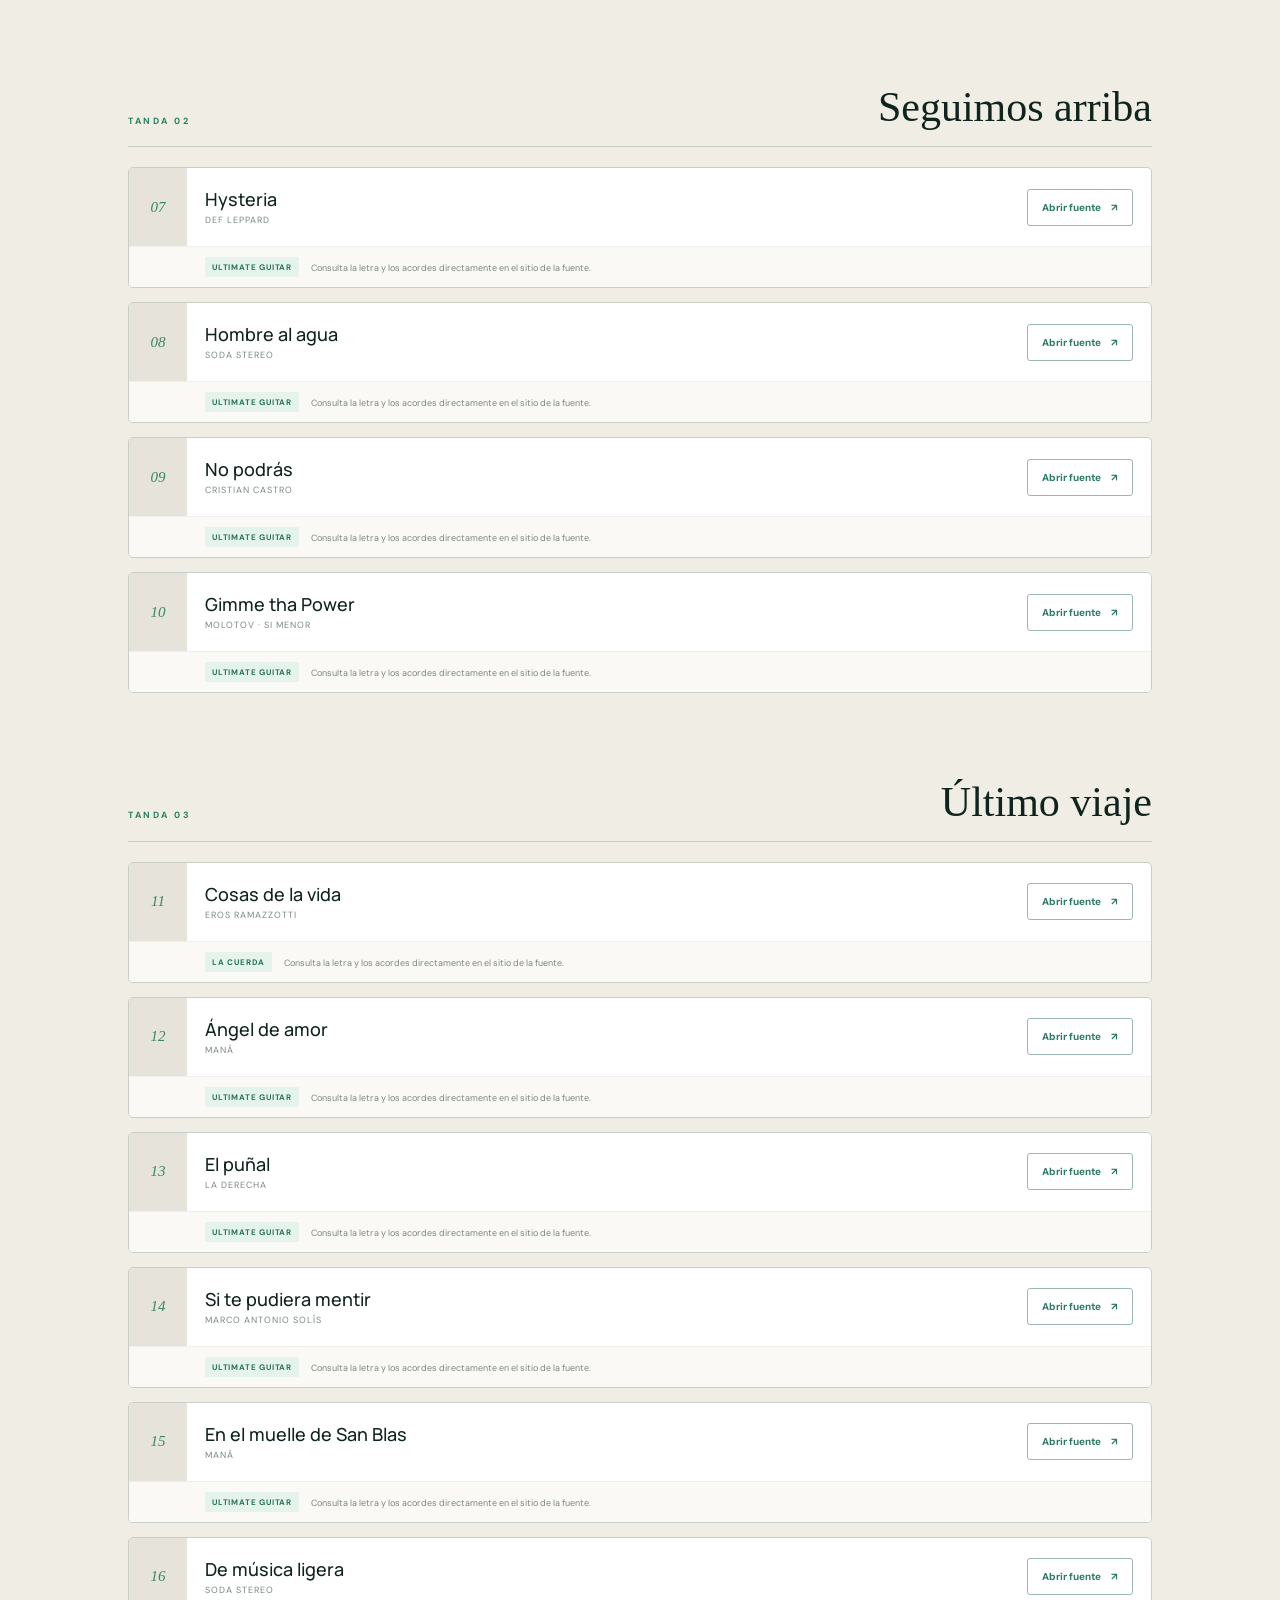
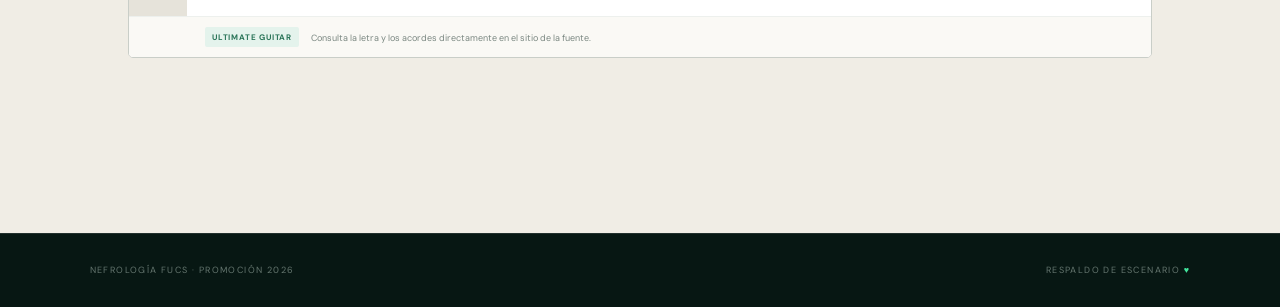
==== commit c12ac980: "Replace blocked alternate iframes with secure links" ====
--- a/alt.html
+++ b/alt.html
@@ -27,8 +27,8 @@
       <section class="alt-intro">
         <span class="kicker">PLAN B · REFERENCIAS ALTERNAS</span>
         <h1>Letras <em>alternas</em></h1>
-        <p>Las 16 canciones en el mismo orden del show, usando Ultimate Guitar y La Cuerda como fuentes de respaldo.</p>
-        <div class="source-warning"><b>¿No aparece la letra?</b> Algunos proveedores bloquean páginas embebidas. Usa “Abrir fuente” para verla directamente o abre el PDF sin conexión.</div>
+        <p>Las 16 canciones en el mismo orden del show, con accesos directos a Ultimate Guitar y La Cuerda como fuentes de respaldo.</p>
+        <div class="source-warning"><b>Las fuentes se abren en una pestaña nueva.</b> Estos proveedores no permiten mostrar sus páginas dentro del sitio. Así evitamos un recuadro vacío y respetamos sus restricciones de seguridad; para trabajar sin conexión, usa el PDF.</div>
         <div class="alt-actions"><a class="button primary" href="#tanda-1">Empezar tanda 1 <span>↓</span></a><a class="button ghost" href="cancionero.pdf">Abrir PDF <span>↗</span></a></div>
       </section>
       <section class="alt-repertoire" id="alternateRepertoire" aria-live="polite"></section>
--- a/styles.css
+++ b/styles.css
@@ -76,5 +76,5 @@
 .source-warning{max-width:760px;margin-top:28px;padding:16px 18px;border-left:3px solid var(--orange);background:rgba(255,116,72,.08);color:#aeb9b4;font-size:12px}.source-warning b{display:block;color:var(--ink);margin-bottom:3px}
 .alt-actions{display:flex;gap:12px;margin-top:28px}.alt-repertoire{padding:85px 10vw;background:#f0ede5;color:#10241e}
 .alt-set{max-width:1050px;margin:0 auto 90px;scroll-margin-top:95px}.alt-set-title{display:flex;align-items:end;justify-content:space-between;border-bottom:1px solid #c8cdc7;margin-bottom:20px;padding-bottom:18px}.alt-set-title span{color:#26805f;font-size:9px;font-weight:700;letter-spacing:2.5px}.alt-set-title h2{font-size:42px}
-.alt-song{margin:14px 0;border:1px solid #c9cec8;border-radius:5px;background:#fff;overflow:hidden}.alt-song header{min-height:78px;display:grid;grid-template-columns:58px 1fr auto;align-items:center;padding-right:18px;border-bottom:1px solid #dce0dc}.alt-song header>span{height:100%;display:grid;place-items:center;background:#e6e3da;color:#398667;font:italic 15px var(--serif)}.alt-song h3{margin:0;font:500 18px 'Manrope'}.alt-song p{margin:3px 0 0;color:#7a8781;font-size:9px;text-transform:uppercase;letter-spacing:1px}.alt-song header div{padding:12px 18px}.alt-song header a{padding:9px 12px;border:1px solid #9ab8ac;border-radius:3px;color:#297b5d;text-decoration:none;font-size:10px;font-weight:700}.alt-song iframe{display:block;width:calc(100% - 32px);height:560px;margin:16px;border:1px solid #d8dcd7;background:#faf9f5}
-@media(max-width:760px){.option-nav{display:flex!important;gap:14px!important;position:static!important;background:none!important;padding:0!important;flex-direction:row!important}.option-nav a{font-size:9px!important}.alt-intro{padding:115px 20px 60px}.alt-actions{flex-direction:column}.alt-repertoire{padding:55px 12px}.alt-set-title{display:block}.alt-set-title h2{font-size:34px;margin-top:10px}.alt-song header{grid-template-columns:44px 1fr}.alt-song header a{grid-column:2;margin:0 12px 12px;text-align:center}.alt-song iframe{height:68vh;min-height:440px;margin:10px;width:calc(100% - 20px)}}
+.alt-song{margin:14px 0;border:1px solid #c9cec8;border-radius:5px;background:#fff;overflow:hidden}.alt-song header{min-height:78px;display:grid;grid-template-columns:58px 1fr auto;align-items:center;padding-right:18px}.alt-song header>span{height:100%;display:grid;place-items:center;background:#e6e3da;color:#398667;font:italic 15px var(--serif)}.alt-song h3{margin:0;font:500 18px 'Manrope'}.alt-song p{margin:3px 0 0;color:#7a8781;font-size:9px;text-transform:uppercase;letter-spacing:1px}.alt-song header div{padding:12px 18px}.alt-song header a{padding:10px 14px;border:1px solid #9ab8ac;border-radius:3px;color:#297b5d;text-decoration:none;font-size:10px;font-weight:700;transition:.2s}.alt-song header a:hover,.alt-song header a:focus-visible{border-color:#297b5d;background:#eef8f3}.alt-song header a span{margin-left:8px}.source-access{display:flex;align-items:center;gap:12px;padding:10px 18px 10px 76px;border-top:1px solid #edf0ed;background:#faf9f5}.source-access span{flex:none;padding:4px 7px;border-radius:2px;background:#e4f3ec;color:#287357;font-size:8px;font-weight:700;text-transform:uppercase;letter-spacing:.8px}.source-access p{font-size:9px;text-transform:none;letter-spacing:0}.source-unavailable{margin-right:4px;color:#8d5140;font-size:10px}
+@media(max-width:760px){.option-nav{display:flex!important;gap:14px!important;position:static!important;background:none!important;padding:0!important;flex-direction:row!important}.option-nav a{font-size:9px!important}.alt-intro{padding:115px 20px 60px}.alt-actions{flex-direction:column}.alt-repertoire{padding:55px 12px}.alt-set-title{display:block}.alt-set-title h2{font-size:34px;margin-top:10px}.alt-song header{grid-template-columns:44px 1fr}.alt-song header a,.alt-song header .source-unavailable{grid-column:2;margin:0 12px 12px;text-align:center}.source-access{padding-left:56px;align-items:flex-start;flex-direction:column;gap:5px}}
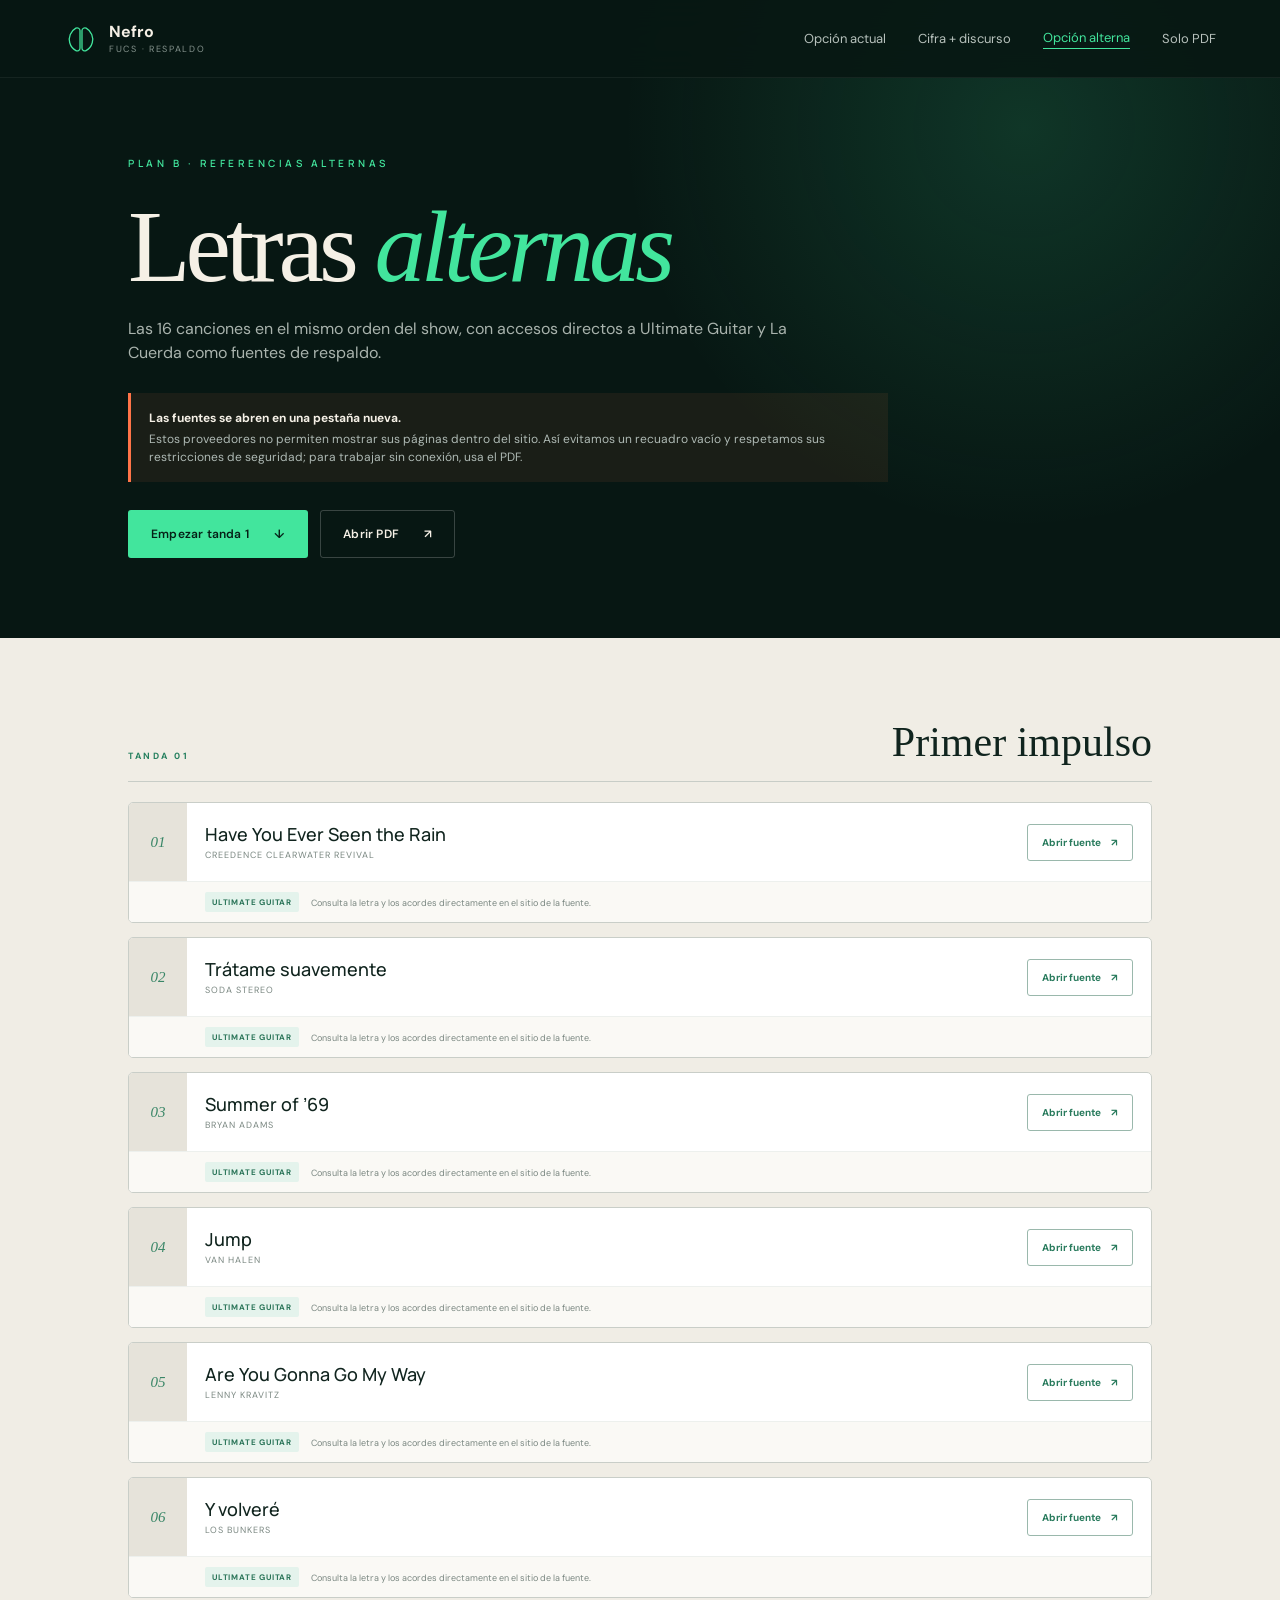
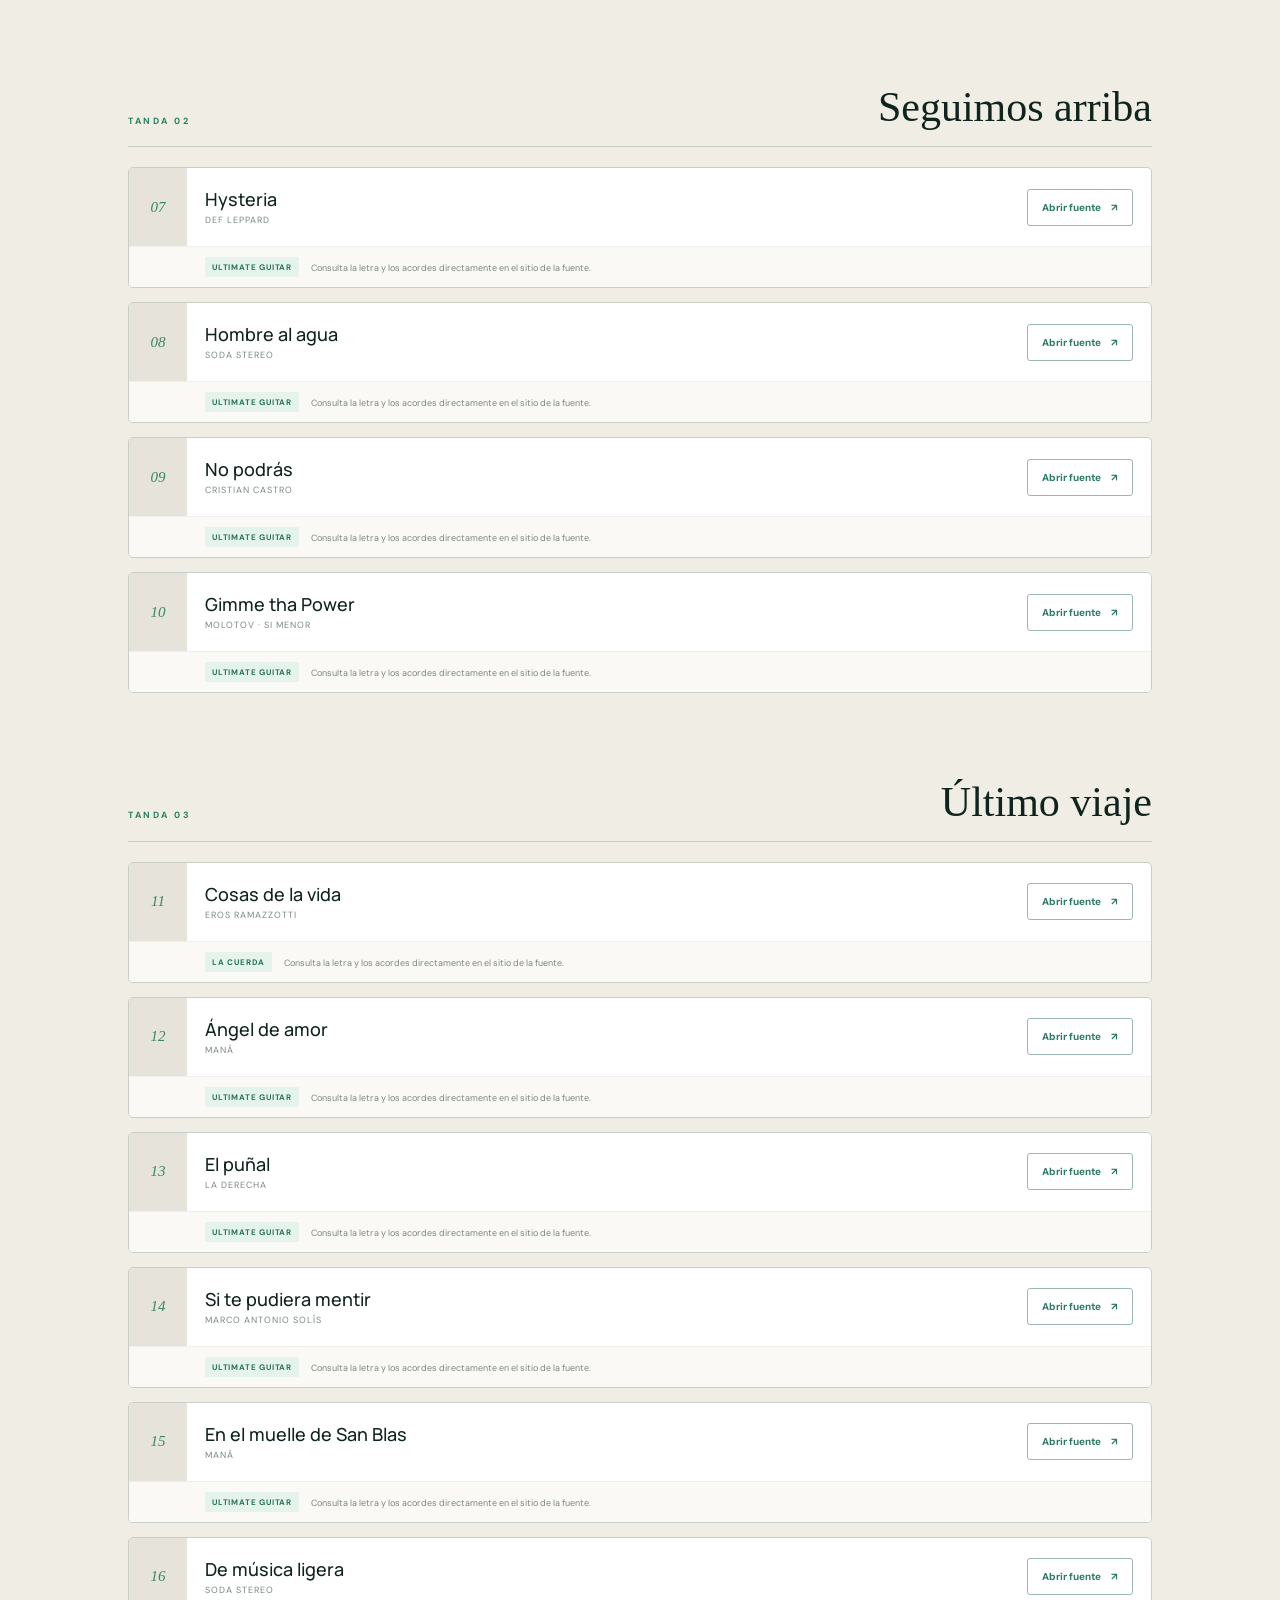
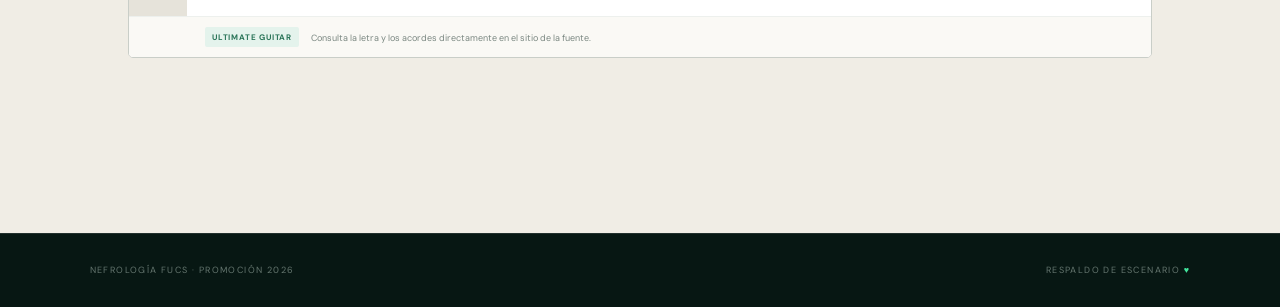
==== commit 2a7f4c6f: "Add full script page with Cifra Club links" ====
--- a/alt.html
+++ b/alt.html
@@ -19,6 +19,7 @@
       </a>
       <nav class="option-nav" aria-label="Opciones del cancionero">
         <a href="index.html">Opción actual</a>
+        <a href="cifra.html">Cifra + discurso</a>
         <a class="active-option" href="alt.html" aria-current="page">Opción alterna</a>
         <a href="cancionero.pdf">Solo PDF</a>
       </nav>
--- a/styles.css
+++ b/styles.css
@@ -78,3 +78,19 @@
 .alt-set{max-width:1050px;margin:0 auto 90px;scroll-margin-top:95px}.alt-set-title{display:flex;align-items:end;justify-content:space-between;border-bottom:1px solid #c8cdc7;margin-bottom:20px;padding-bottom:18px}.alt-set-title span{color:#26805f;font-size:9px;font-weight:700;letter-spacing:2.5px}.alt-set-title h2{font-size:42px}
 .alt-song{margin:14px 0;border:1px solid #c9cec8;border-radius:5px;background:#fff;overflow:hidden}.alt-song header{min-height:78px;display:grid;grid-template-columns:58px 1fr auto;align-items:center;padding-right:18px}.alt-song header>span{height:100%;display:grid;place-items:center;background:#e6e3da;color:#398667;font:italic 15px var(--serif)}.alt-song h3{margin:0;font:500 18px 'Manrope'}.alt-song p{margin:3px 0 0;color:#7a8781;font-size:9px;text-transform:uppercase;letter-spacing:1px}.alt-song header div{padding:12px 18px}.alt-song header a{padding:10px 14px;border:1px solid #9ab8ac;border-radius:3px;color:#297b5d;text-decoration:none;font-size:10px;font-weight:700;transition:.2s}.alt-song header a:hover,.alt-song header a:focus-visible{border-color:#297b5d;background:#eef8f3}.alt-song header a span{margin-left:8px}.source-access{display:flex;align-items:center;gap:12px;padding:10px 18px 10px 76px;border-top:1px solid #edf0ed;background:#faf9f5}.source-access span{flex:none;padding:4px 7px;border-radius:2px;background:#e4f3ec;color:#287357;font-size:8px;font-weight:700;text-transform:uppercase;letter-spacing:.8px}.source-access p{font-size:9px;text-transform:none;letter-spacing:0}.source-unavailable{margin-right:4px;color:#8d5140;font-size:10px}
 @media(max-width:760px){.option-nav{display:flex!important;gap:14px!important;position:static!important;background:none!important;padding:0!important;flex-direction:row!important}.option-nav a{font-size:9px!important}.alt-intro{padding:115px 20px 60px}.alt-actions{flex-direction:column}.alt-repertoire{padding:55px 12px}.alt-set-title{display:block}.alt-set-title h2{font-size:34px;margin-top:10px}.alt-song header{grid-template-columns:44px 1fr}.alt-song header a,.alt-song header .source-unavailable{grid-column:2;margin:0 12px 12px;text-align:center}.source-access{padding-left:56px;align-items:flex-start;flex-direction:column;gap:5px}}
+
+/* Página Cifra Club: discurso completo intercalado con enlaces externos. */
+.cifra-intro{background:radial-gradient(circle at 80% 20%,rgba(66,229,157,.18),transparent 38%),#071713}
+.cifra-repertoire{padding:85px 10vw;background:#f0ede5;color:#10241e;scroll-margin-top:70px}
+.cifra-repertoire>article{max-width:1050px;margin-left:auto;margin-right:auto}
+.cifra-script{display:grid;grid-template-columns:76px 1fr;margin-top:45px;padding:32px 38px 32px 0;border-radius:5px;background:#0a1b17;color:var(--ink);box-shadow:0 14px 35px rgba(12,32,26,.12)}
+.cifra-script:first-child{margin-top:0}
+.cifra-script .script-content small{color:var(--green)}
+.cifra-script .script-content h3{font-size:30px;margin-top:9px}
+.cifra-script .script-content p{max-width:790px;font-size:17px;white-space:normal}
+.cifra-script .stage-note{padding-top:12px;border-top:1px solid var(--line);margin-top:18px}
+.cifra-song{margin-top:14px!important;margin-bottom:45px!important}
+.cifra-song header a{white-space:nowrap}
+@media(max-width:760px){
+  .cifra-repertoire{padding:55px 12px}.cifra-script{grid-template-columns:48px 1fr;padding:25px 16px 25px 0;margin-top:30px}.cifra-script .script-content h3{font-size:25px}.cifra-script .script-content p{font-size:15px}.cifra-song{margin-bottom:30px!important}
+}
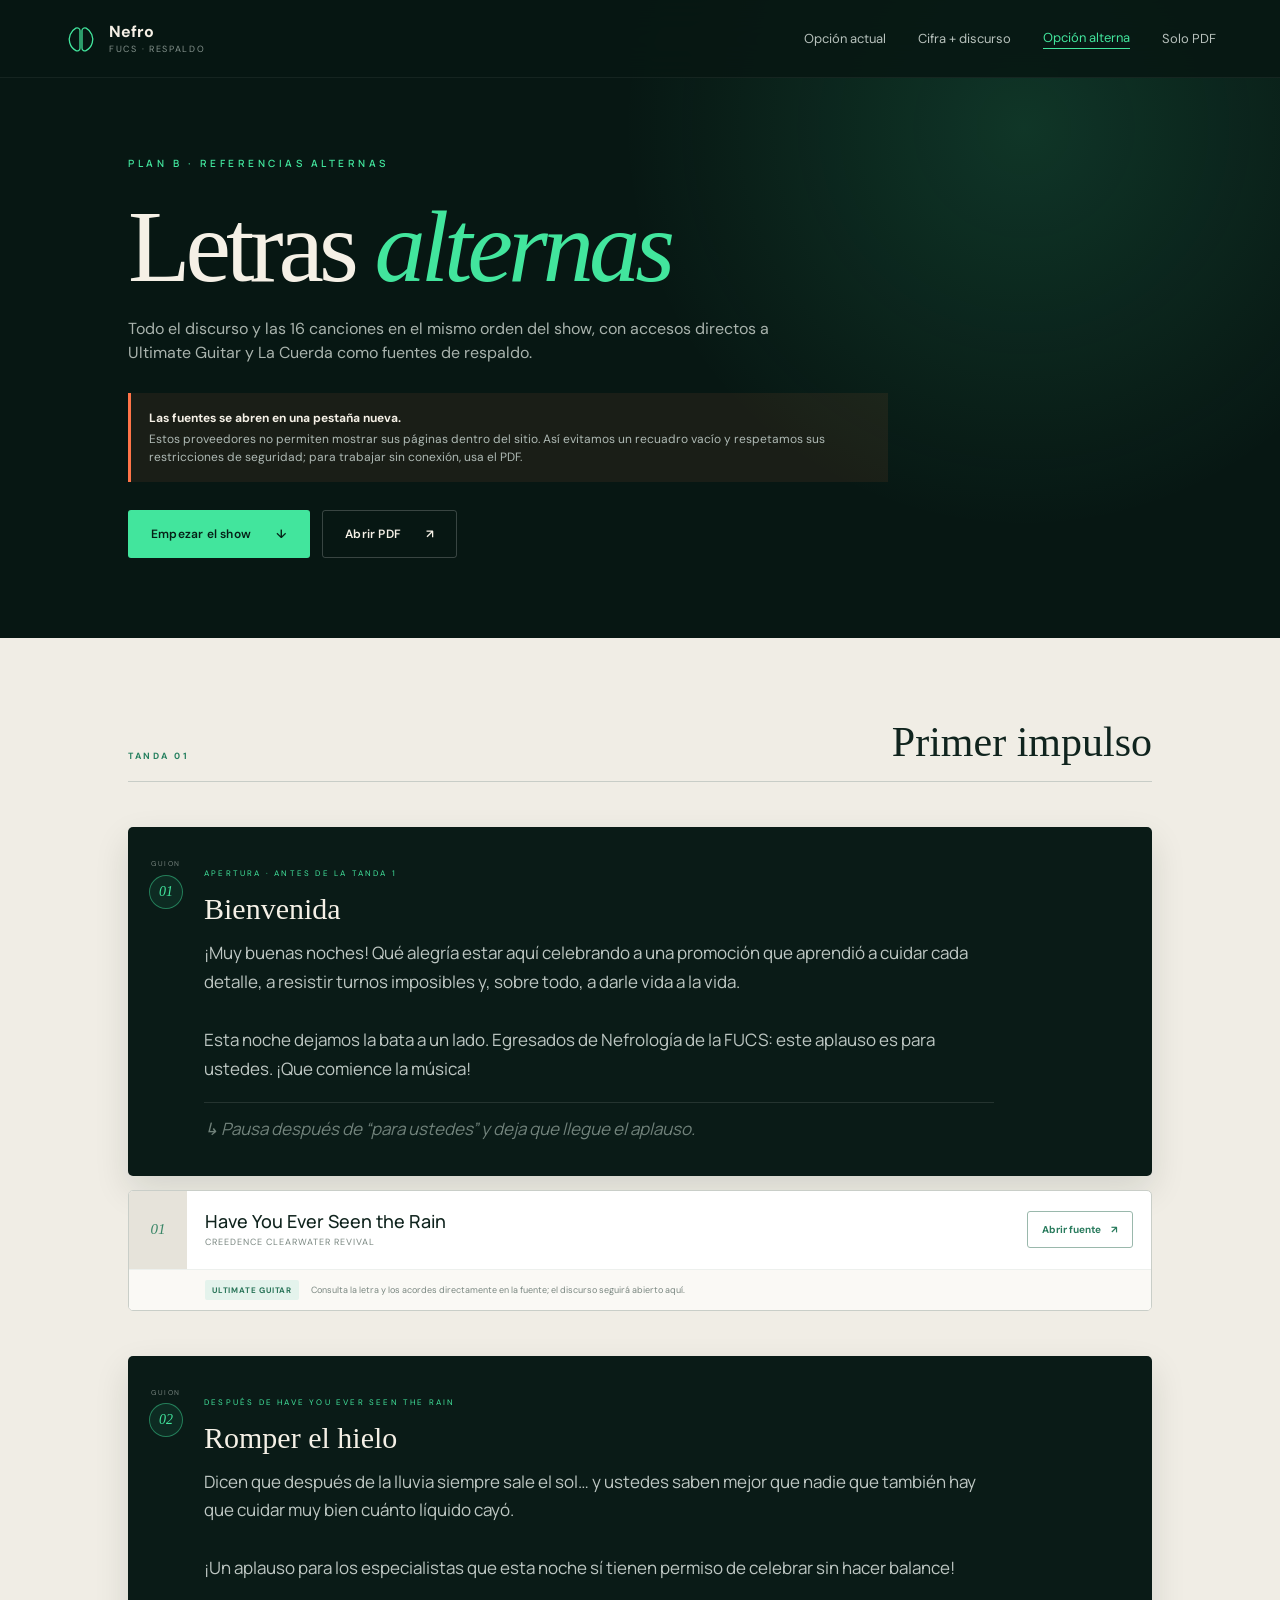
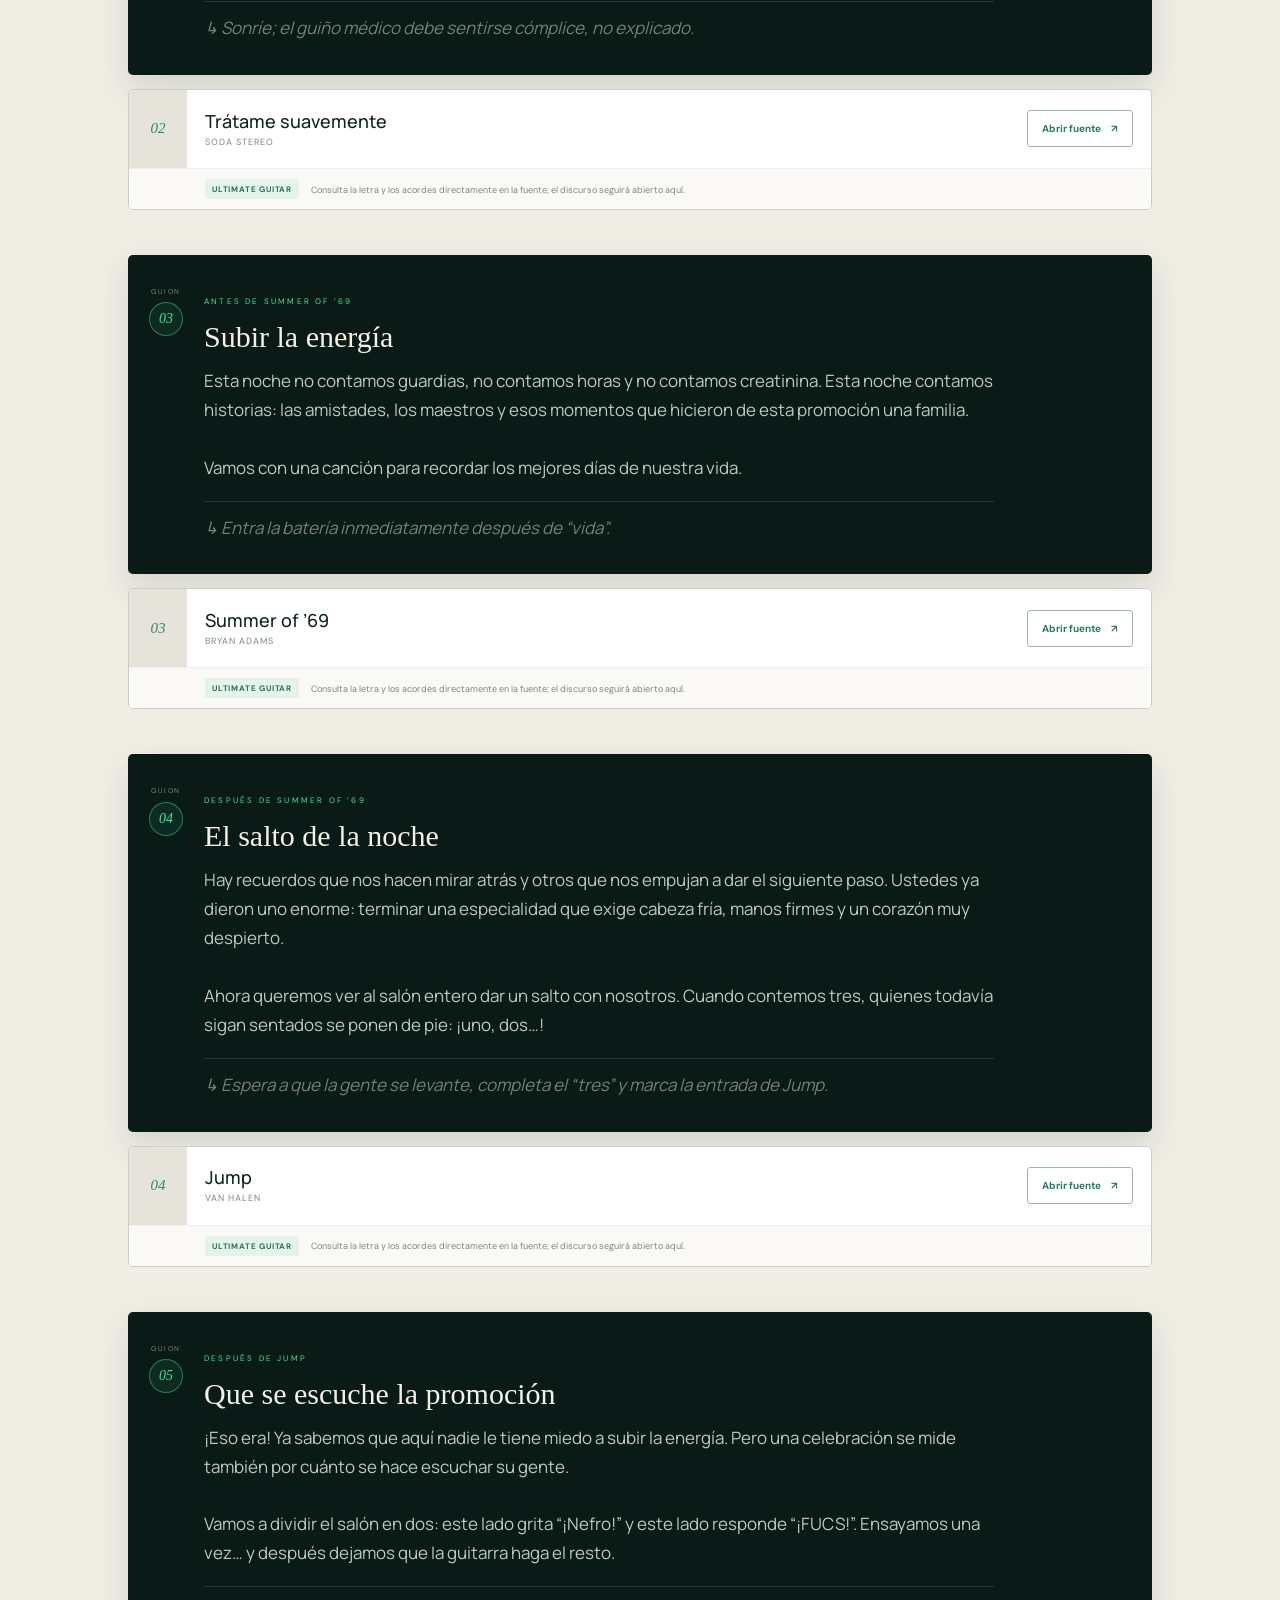
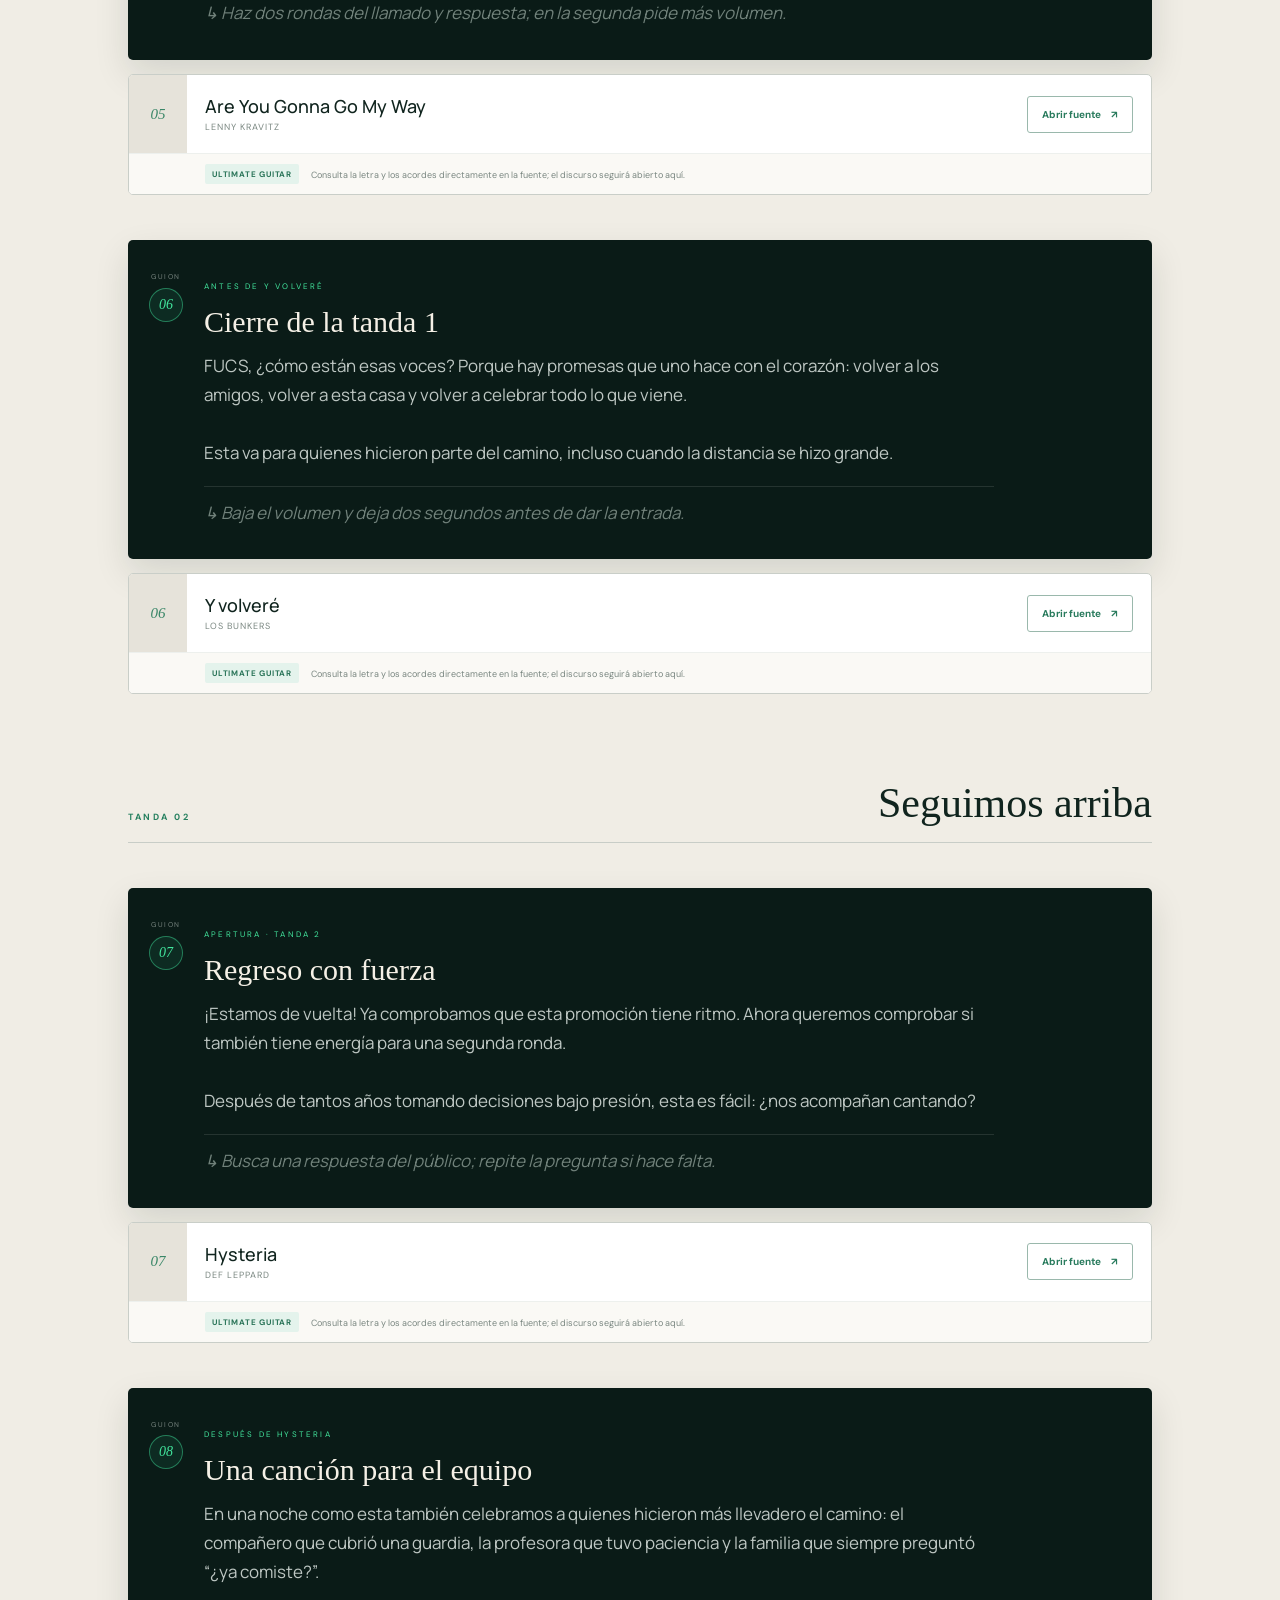
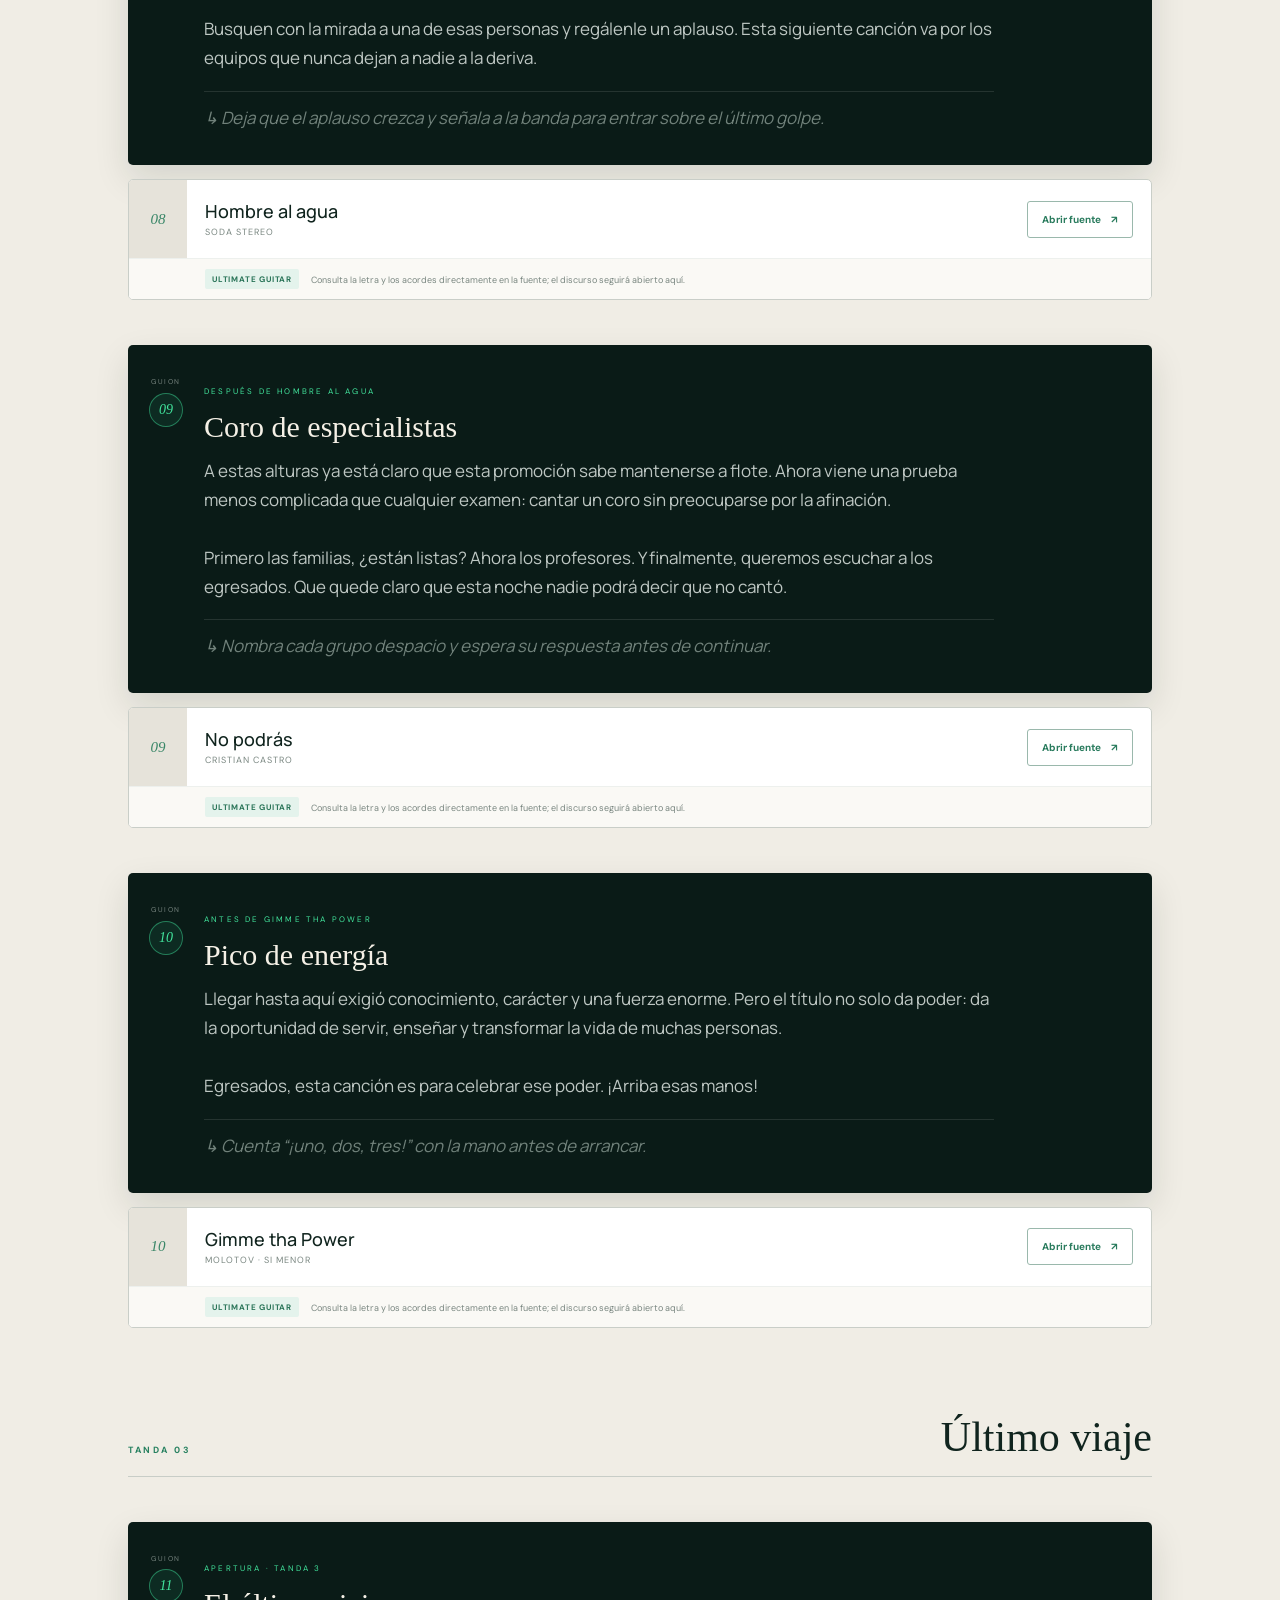
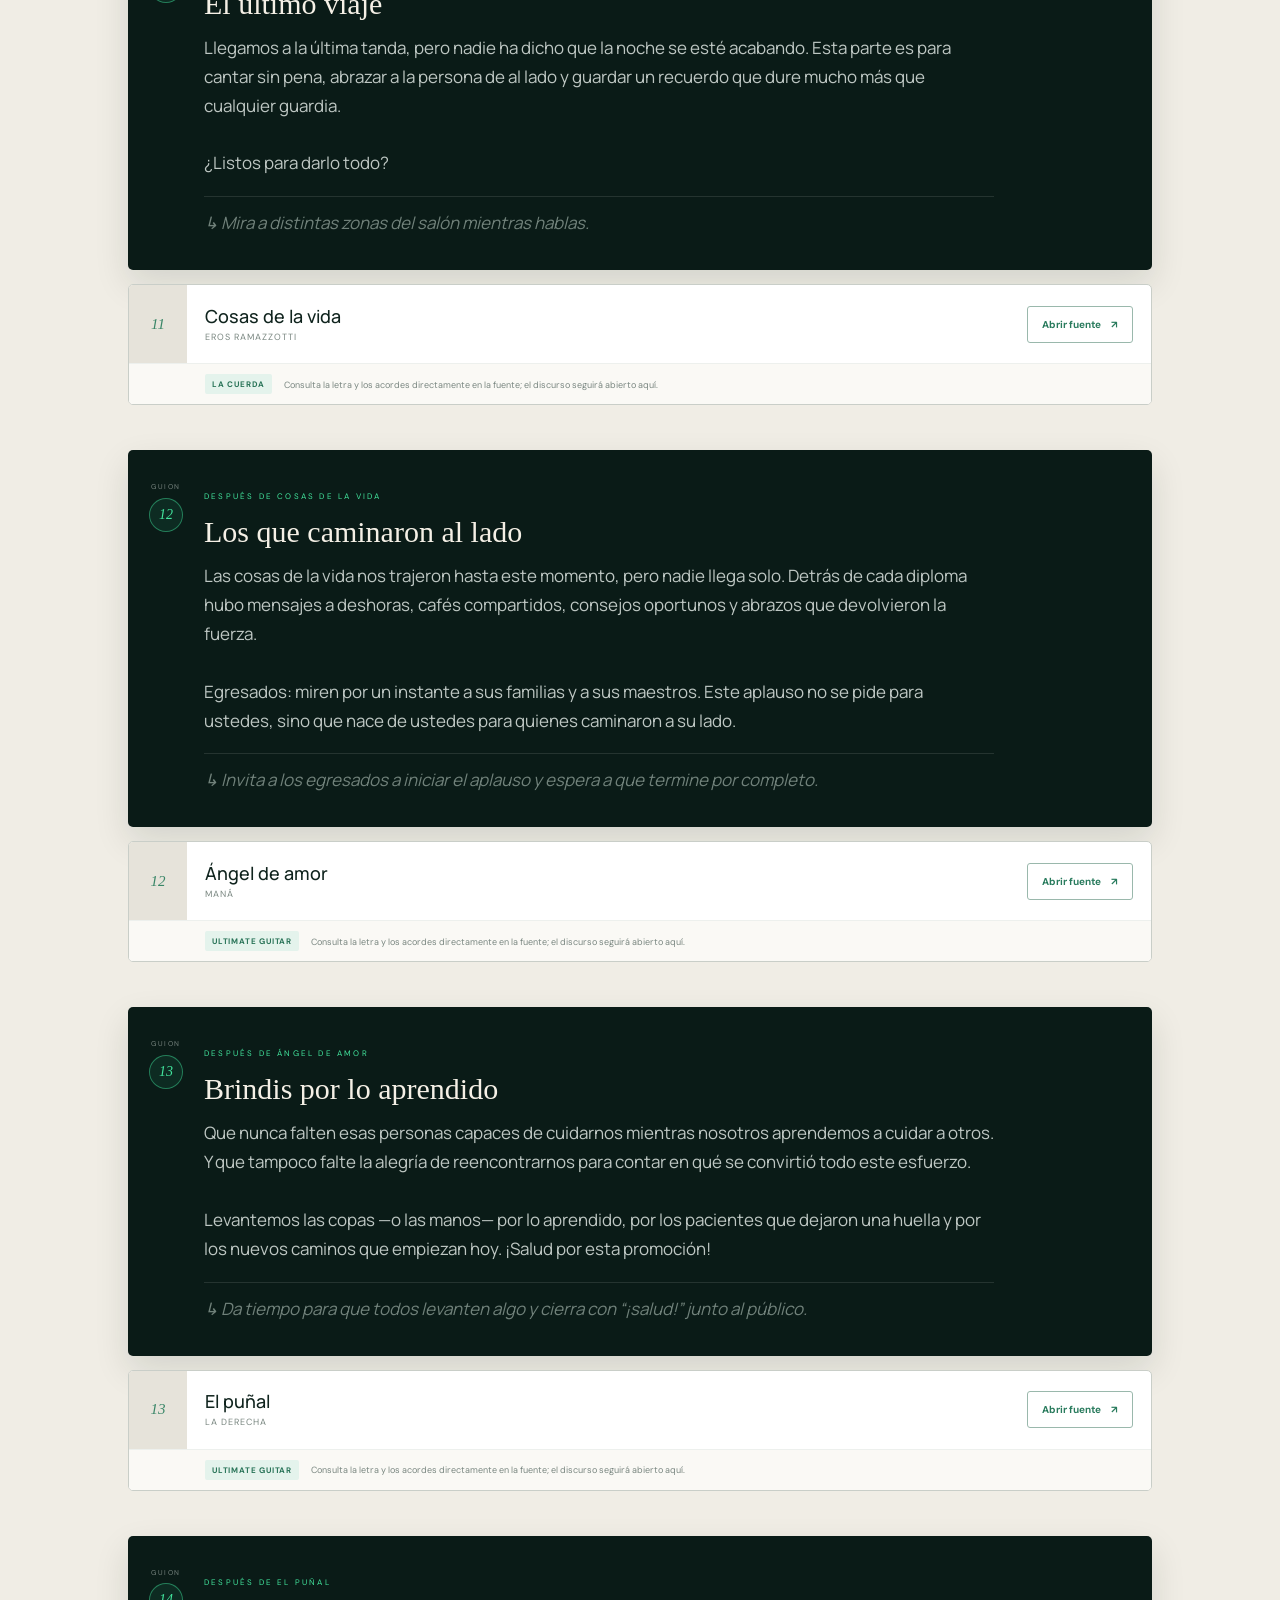
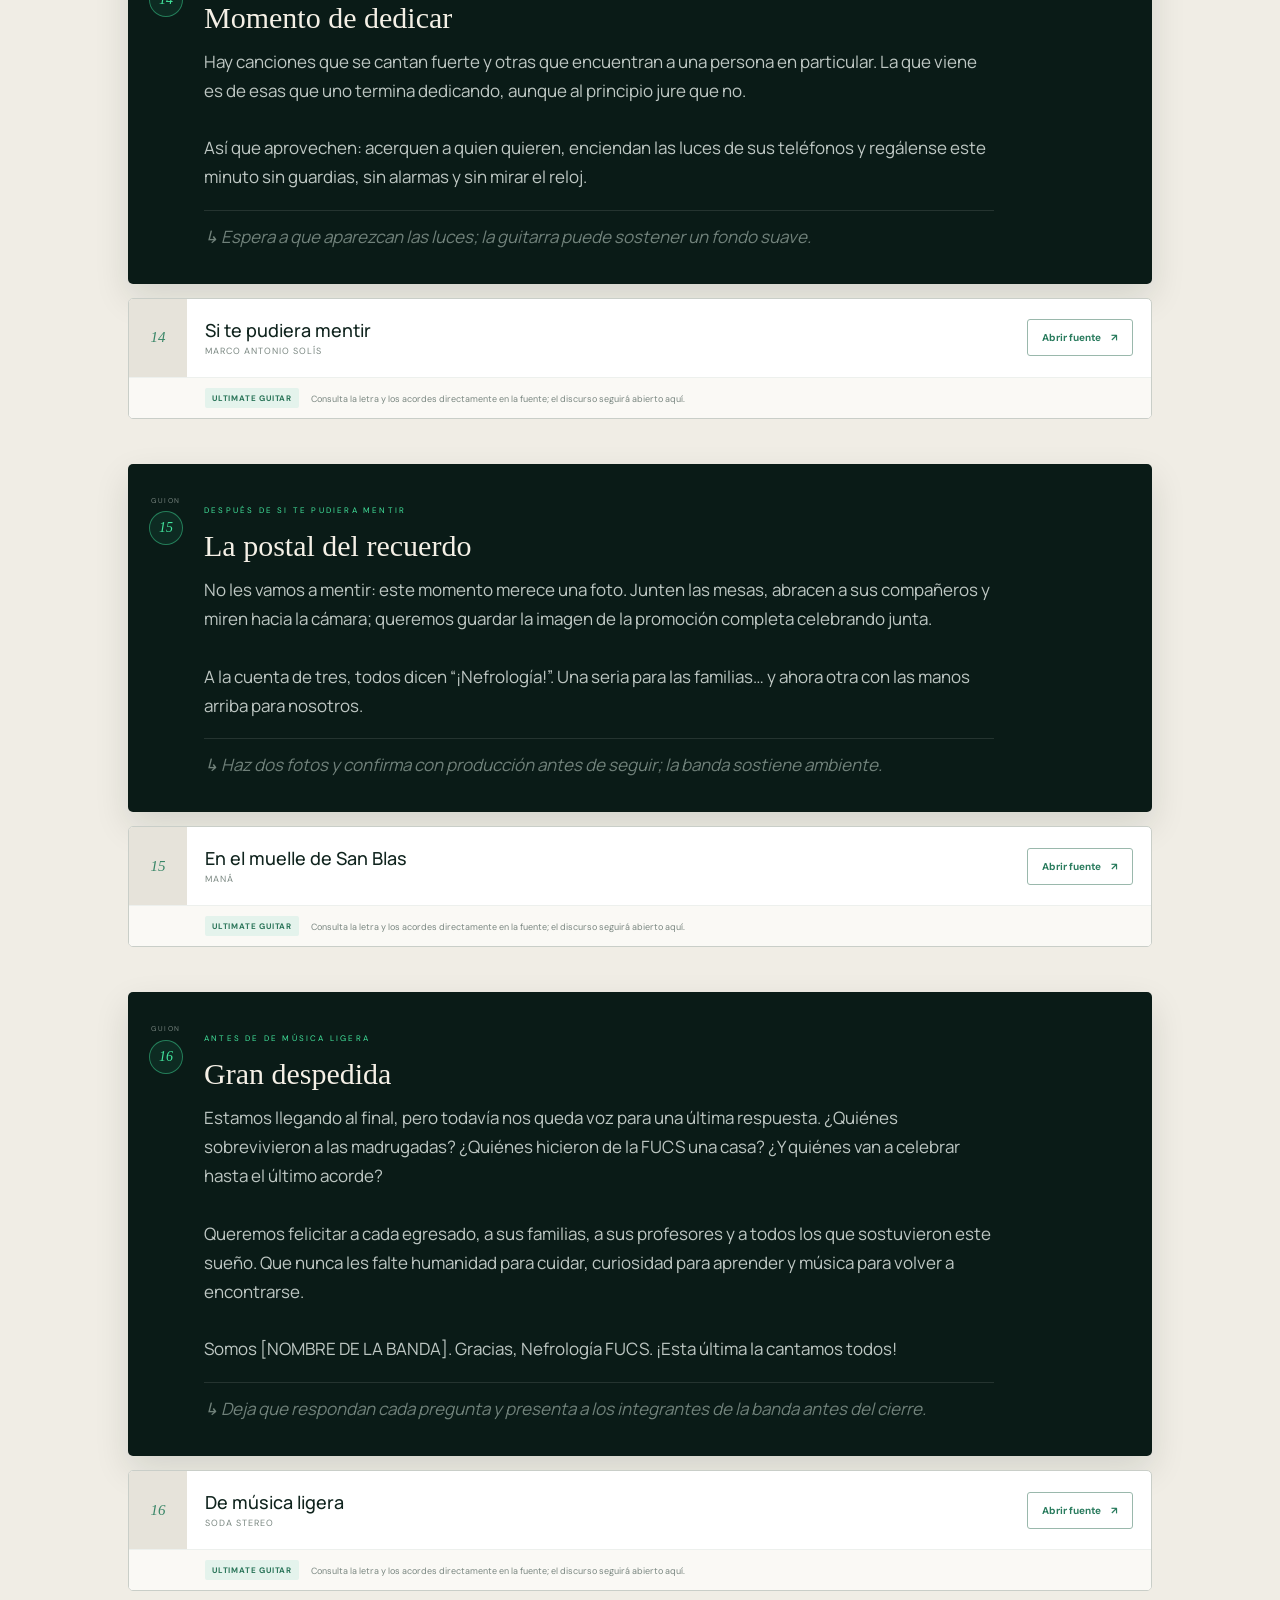
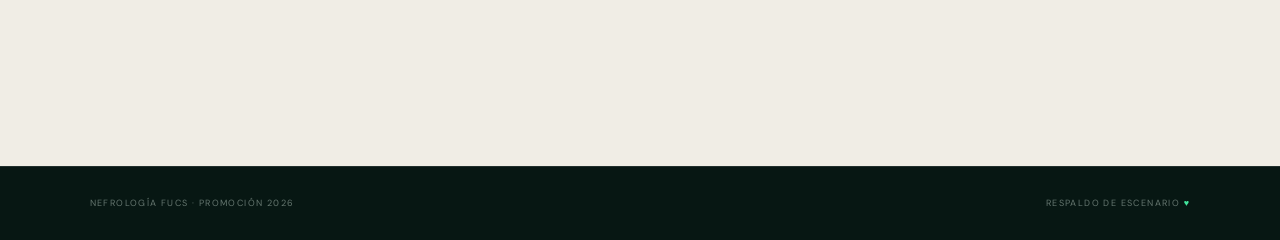
==== commit ecc74c9a: "Add stage script to alternate lyrics" ====
--- a/alt.html
+++ b/alt.html
@@ -28,9 +28,9 @@
       <section class="alt-intro">
         <span class="kicker">PLAN B · REFERENCIAS ALTERNAS</span>
         <h1>Letras <em>alternas</em></h1>
-        <p>Las 16 canciones en el mismo orden del show, con accesos directos a Ultimate Guitar y La Cuerda como fuentes de respaldo.</p>
+        <p>Todo el discurso y las 16 canciones en el mismo orden del show, con accesos directos a Ultimate Guitar y La Cuerda como fuentes de respaldo.</p>
         <div class="source-warning"><b>Las fuentes se abren en una pestaña nueva.</b> Estos proveedores no permiten mostrar sus páginas dentro del sitio. Así evitamos un recuadro vacío y respetamos sus restricciones de seguridad; para trabajar sin conexión, usa el PDF.</div>
-        <div class="alt-actions"><a class="button primary" href="#tanda-1">Empezar tanda 1 <span>↓</span></a><a class="button ghost" href="cancionero.pdf">Abrir PDF <span>↗</span></a></div>
+        <div class="alt-actions"><a class="button primary" href="#tanda-1">Empezar el show <span>↓</span></a><a class="button ghost" href="cancionero.pdf">Abrir PDF <span>↗</span></a></div>
       </section>
       <section class="alt-repertoire" id="alternateRepertoire" aria-live="polite"></section>
     </main>
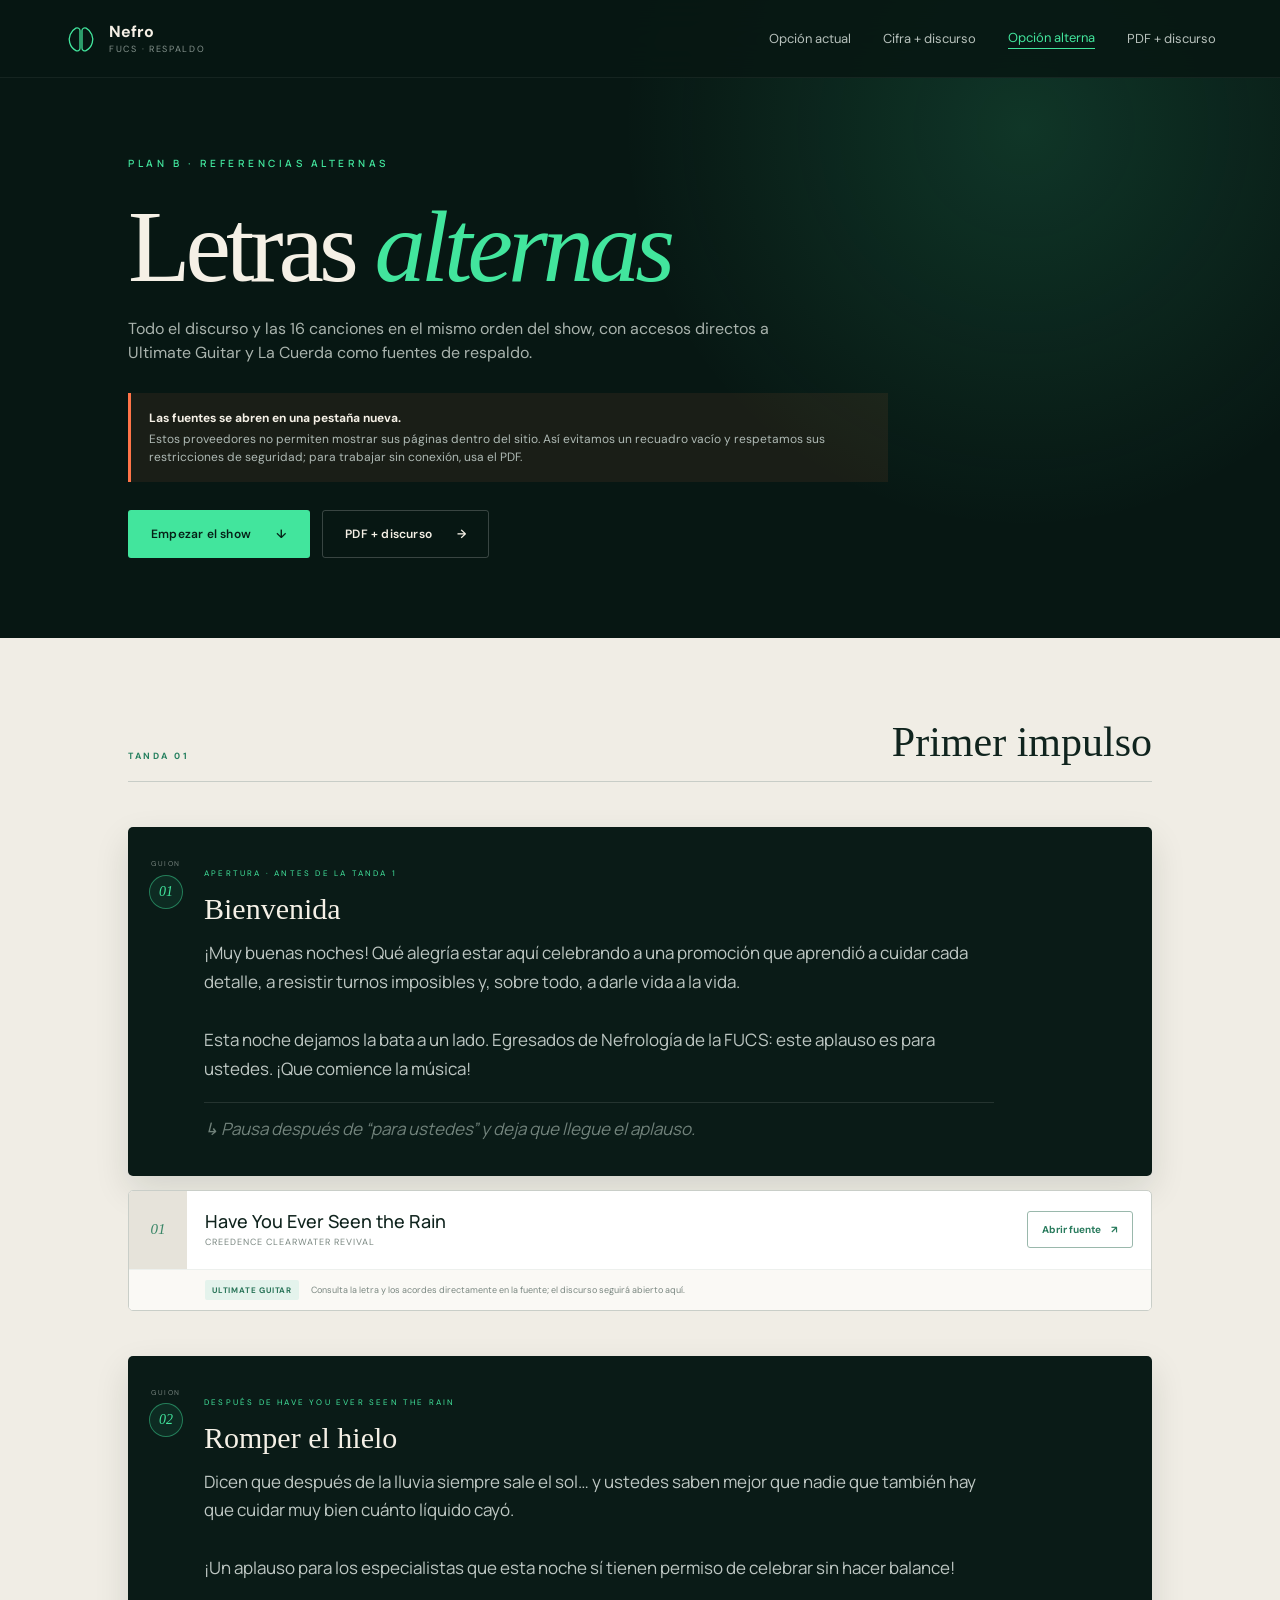
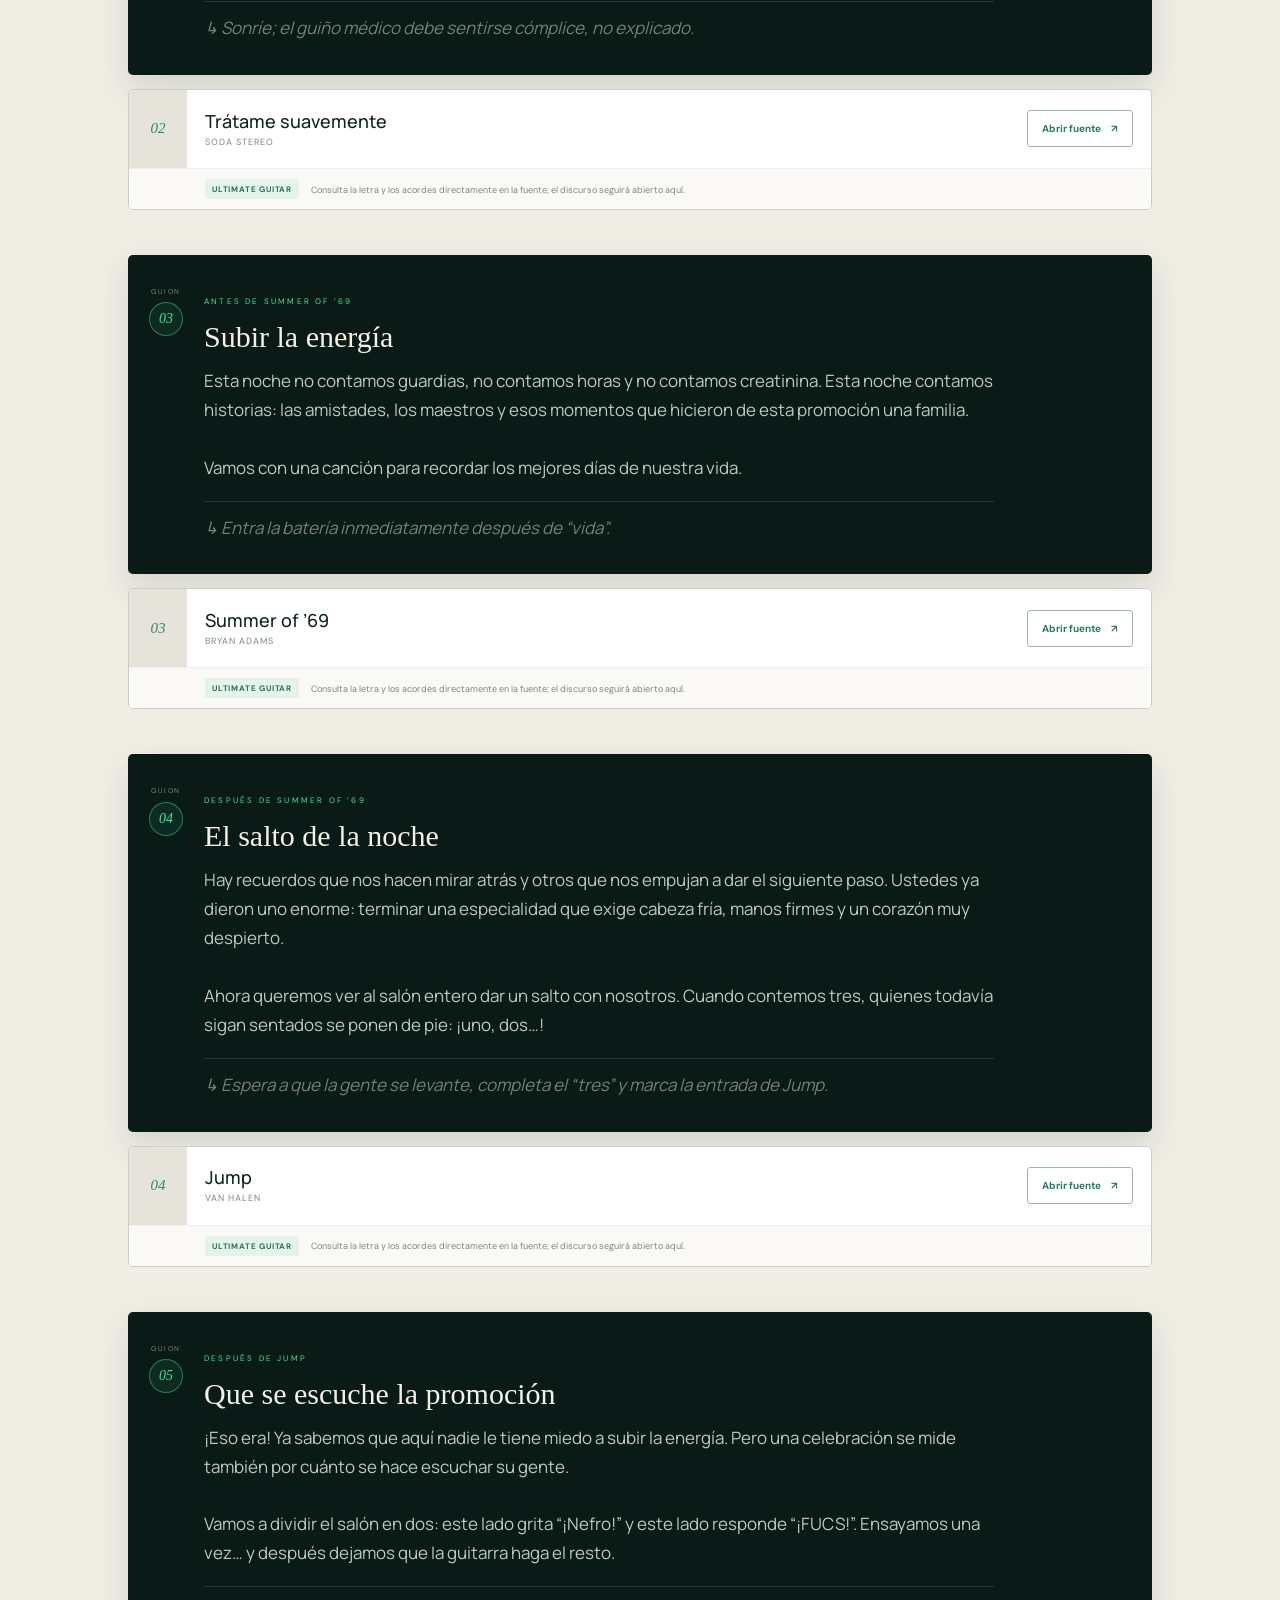
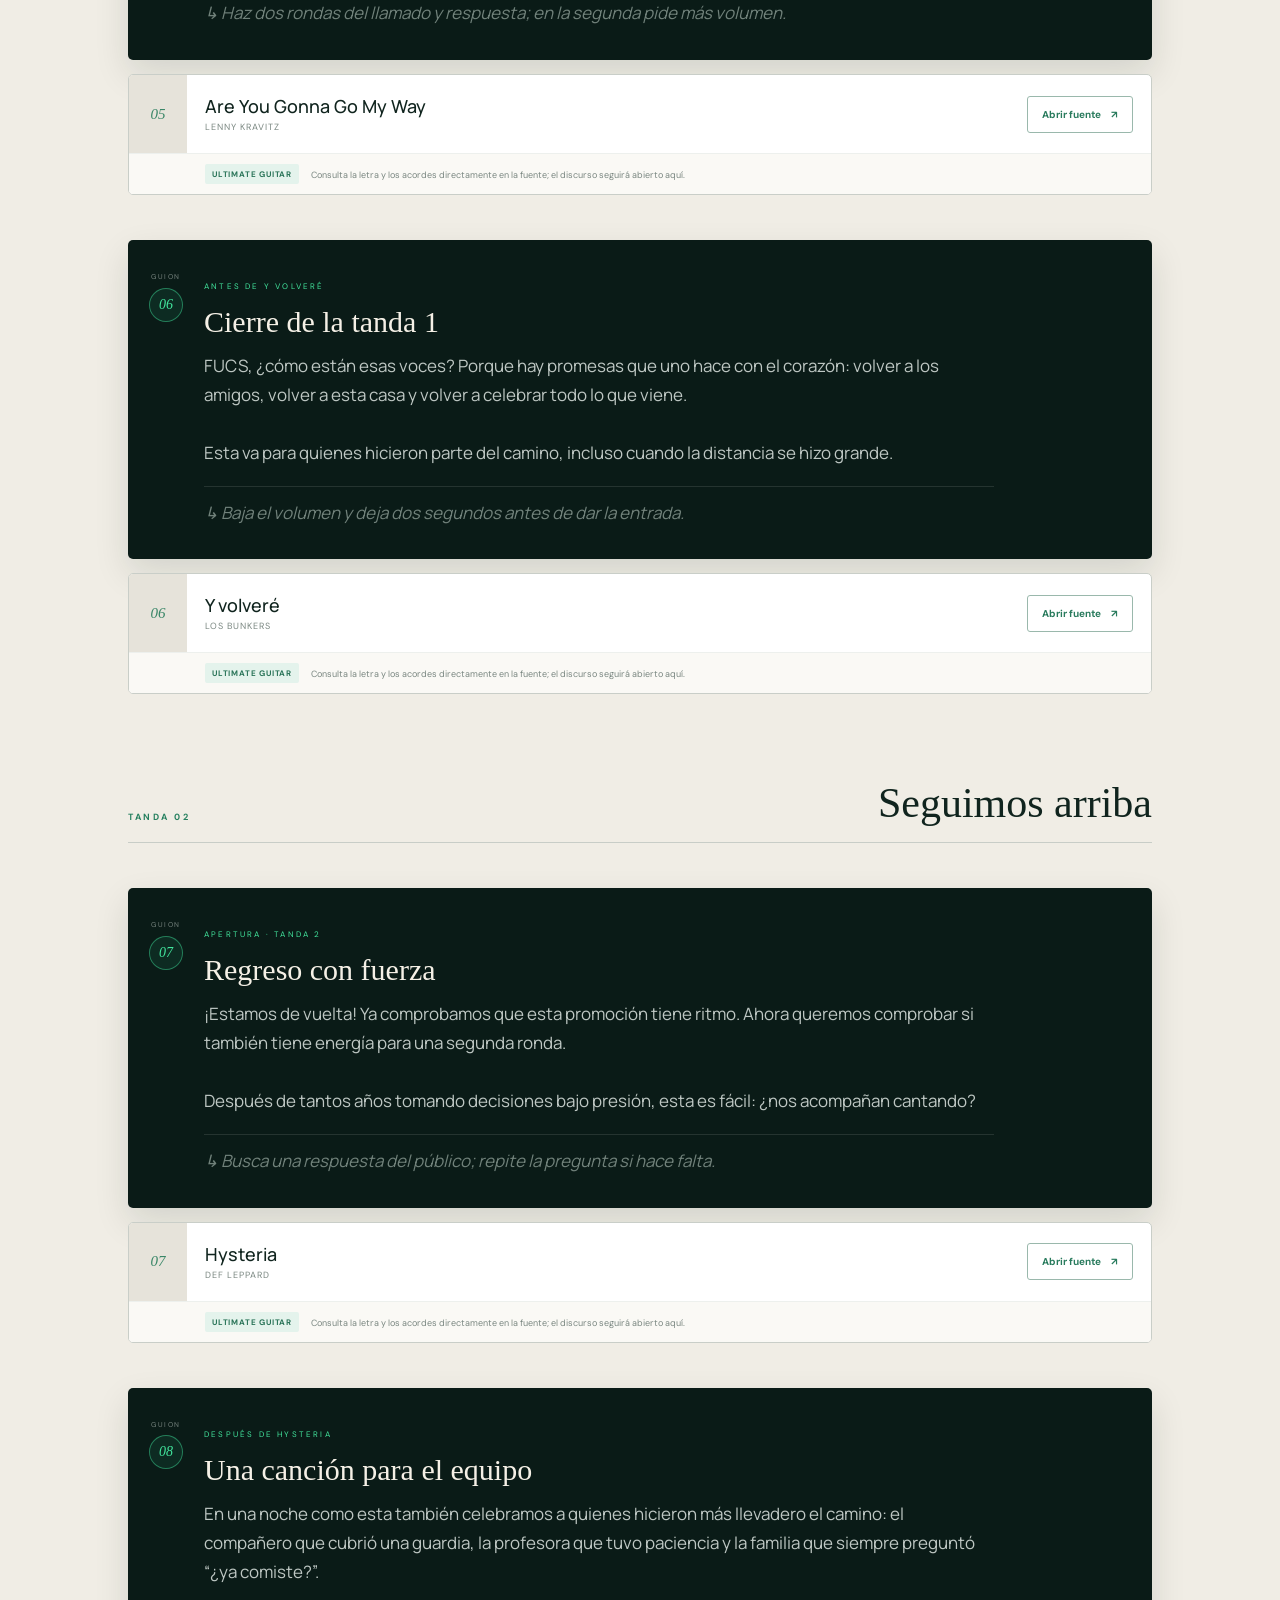
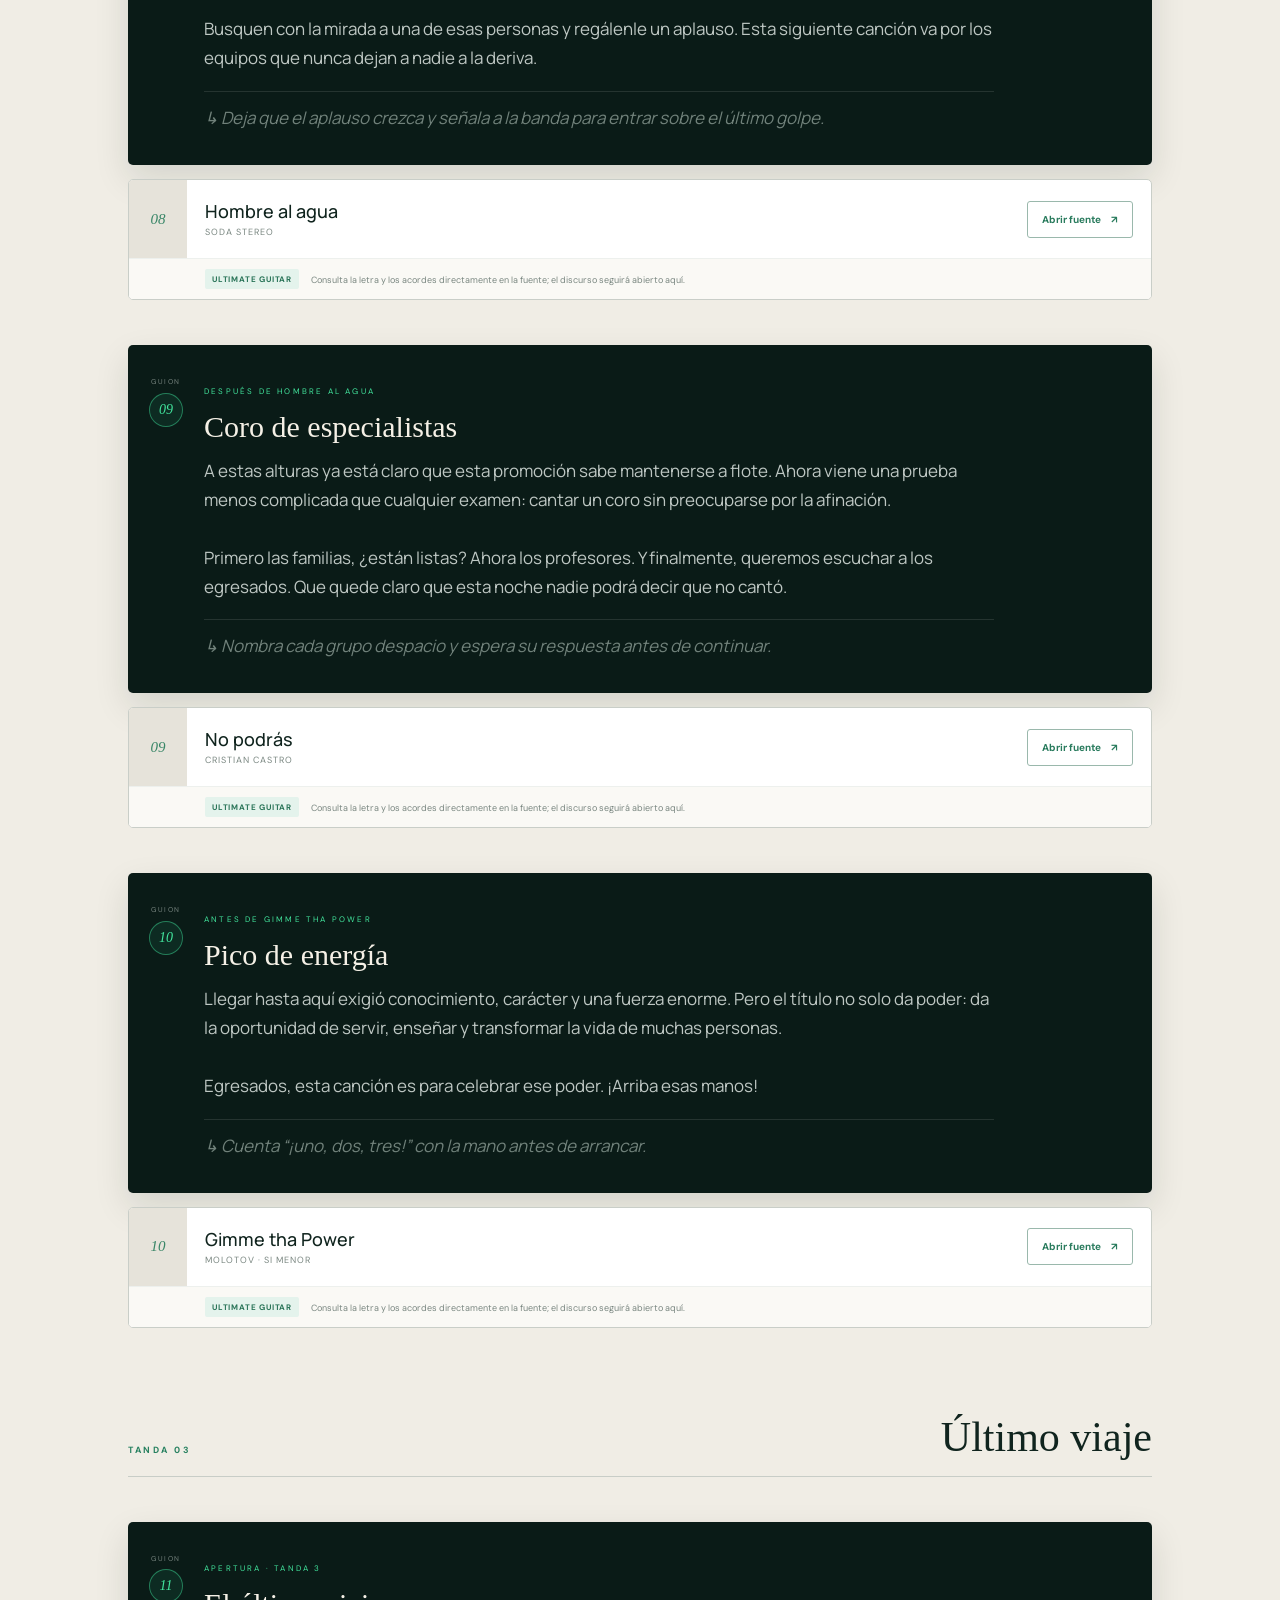
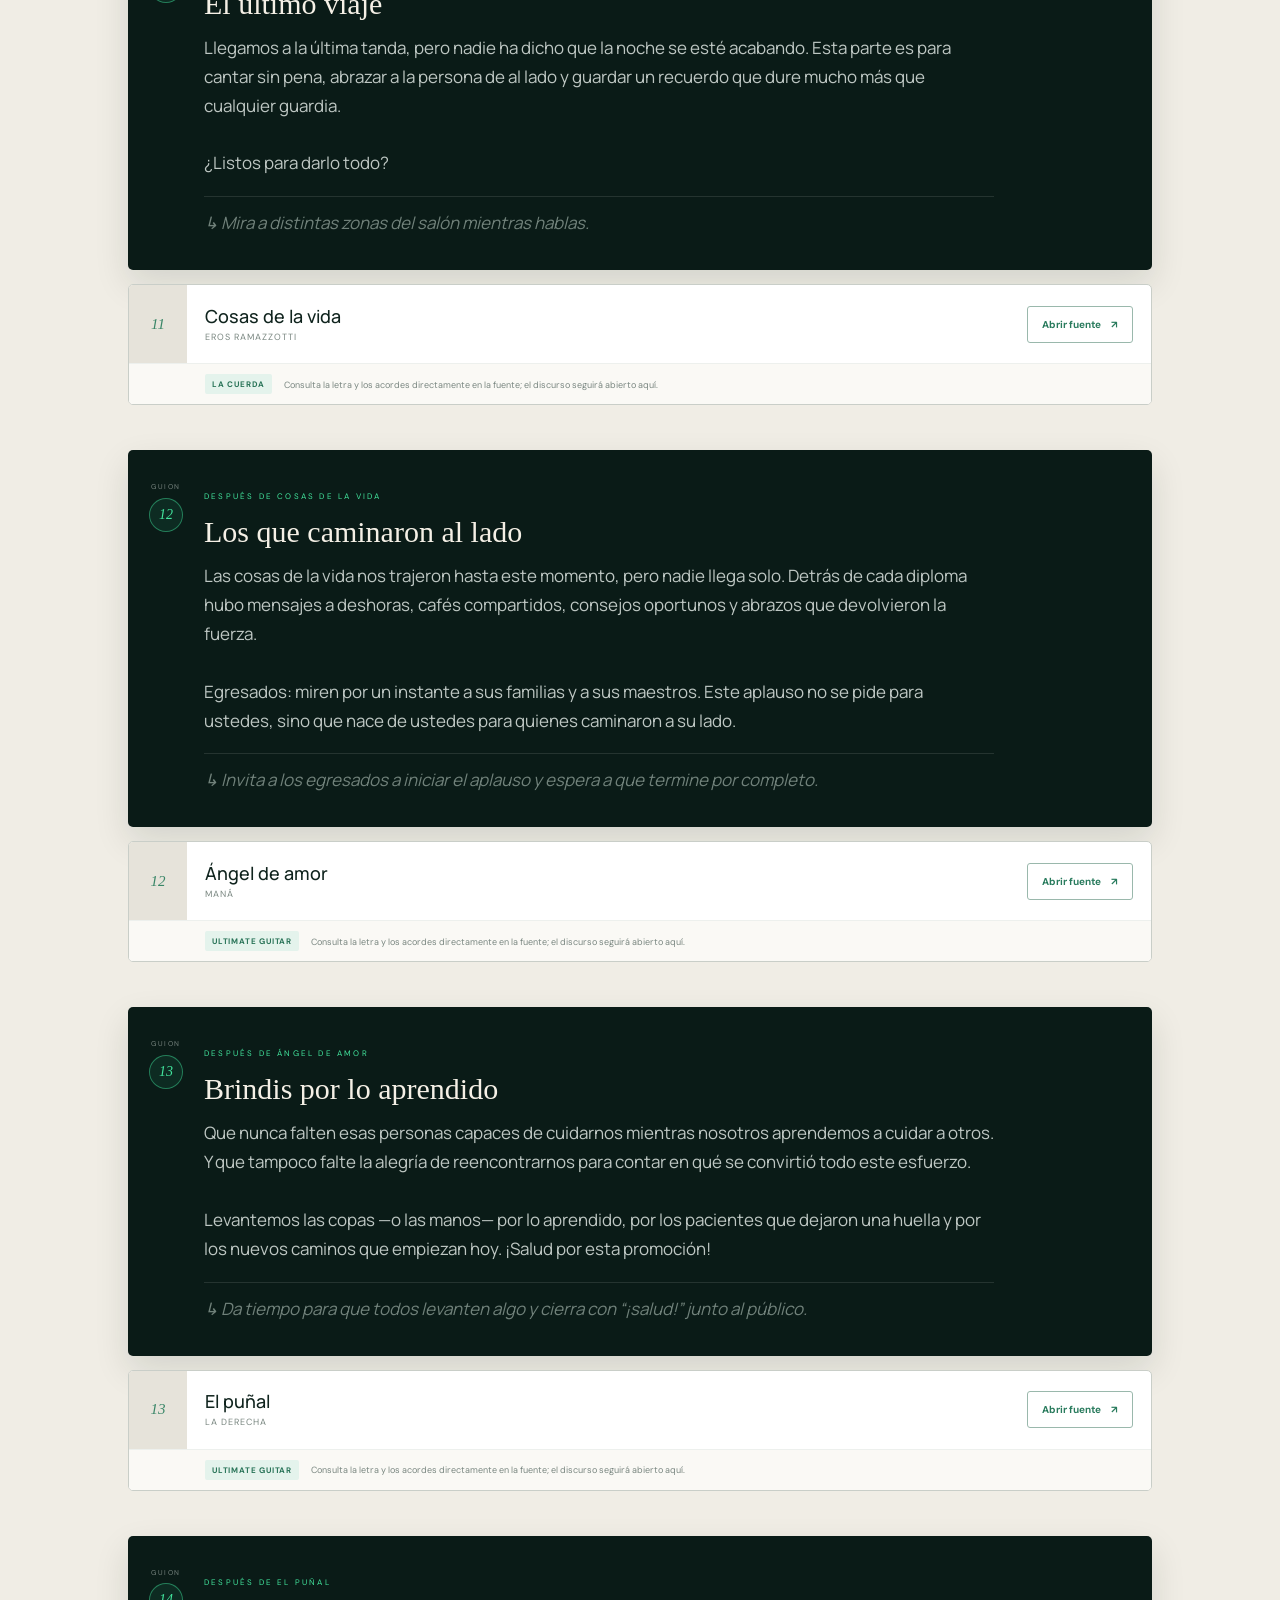
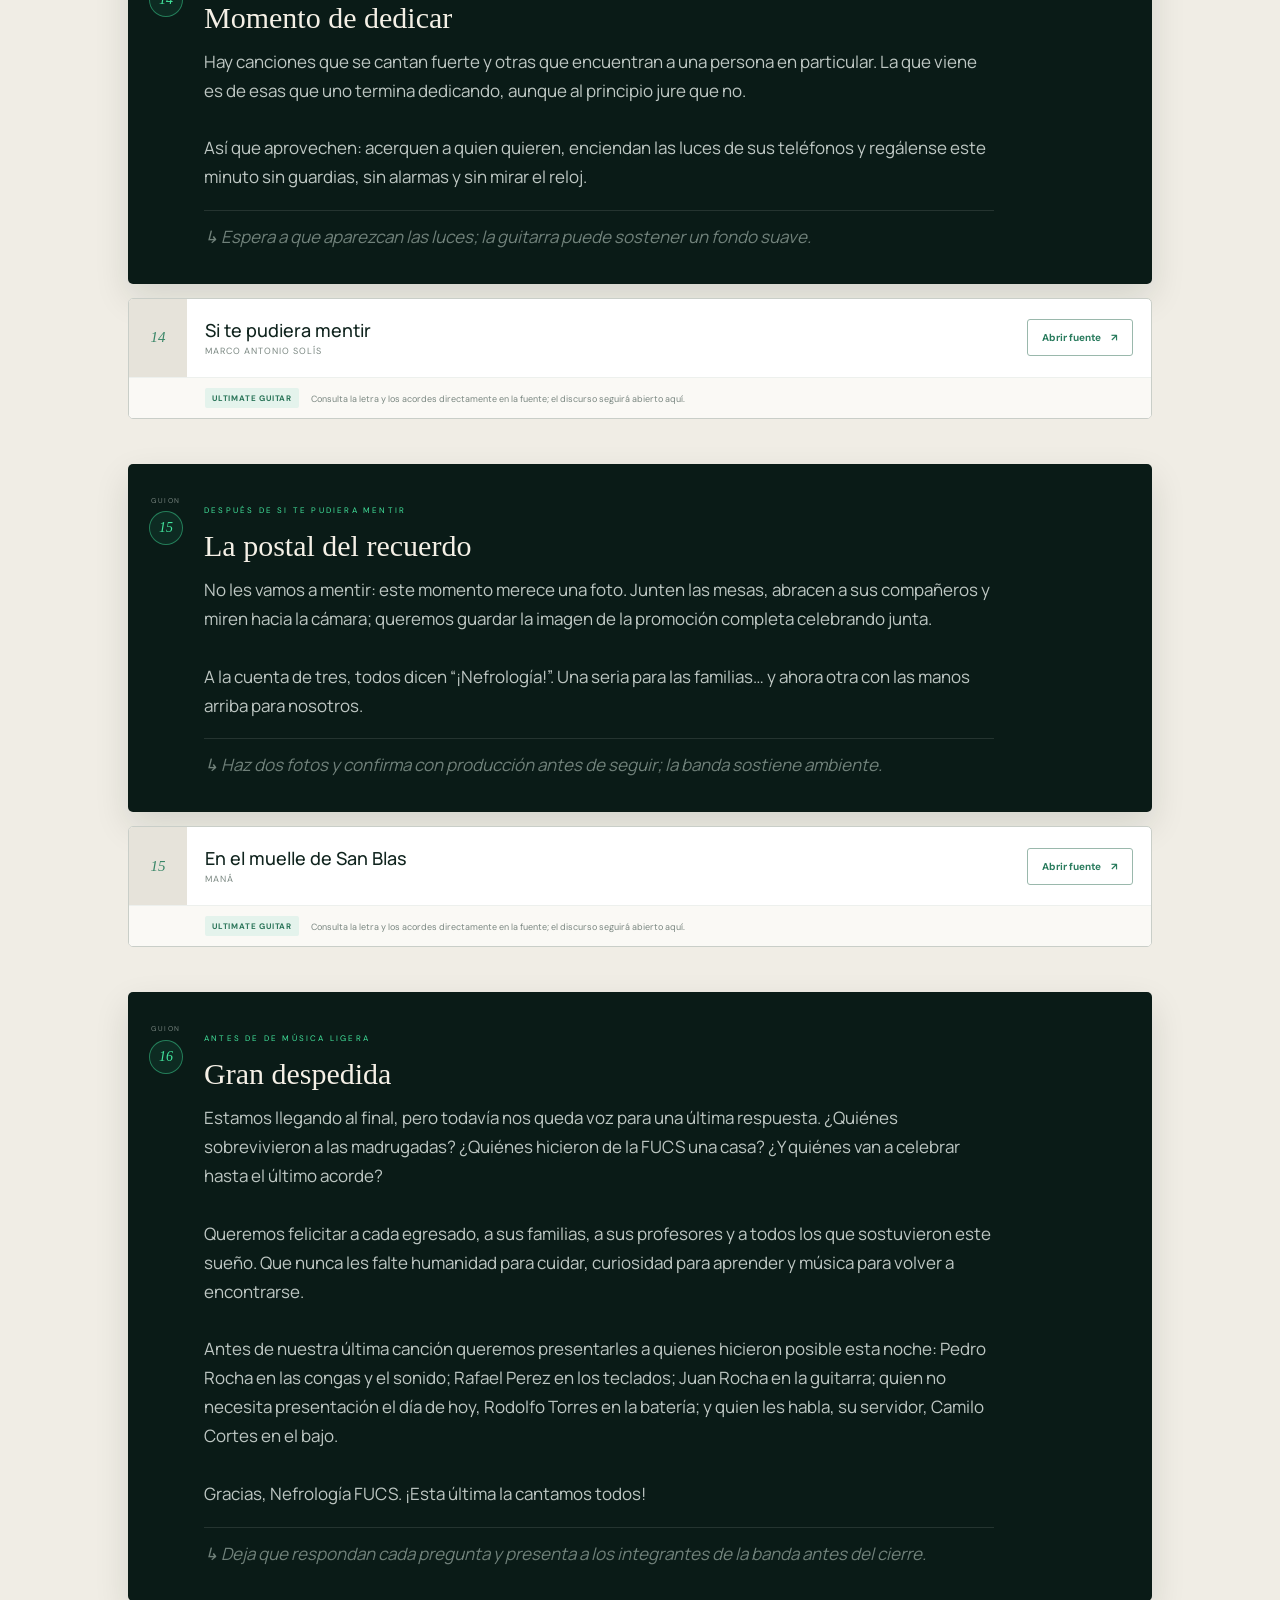
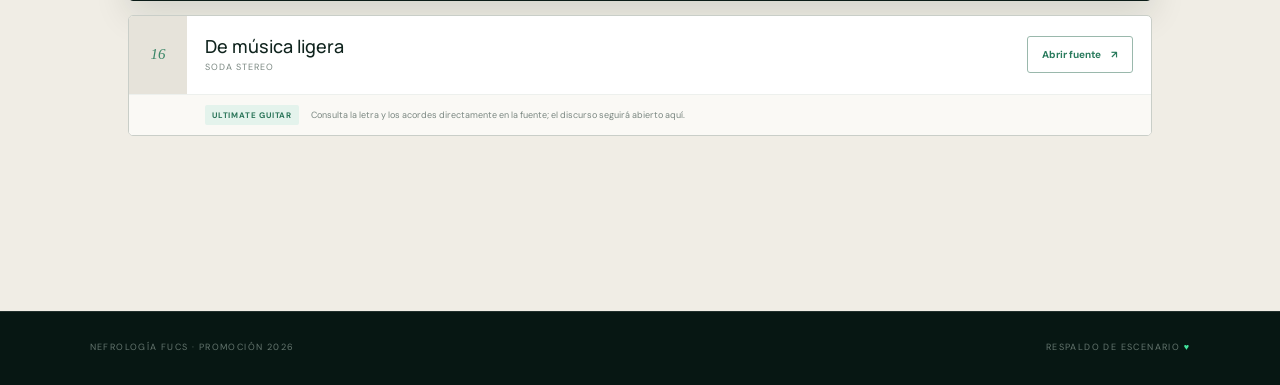
==== commit a8ef8a49: "Add PDF song viewers and band credits" ====
--- a/alt.html
+++ b/alt.html
@@ -21,7 +21,7 @@
         <a href="index.html">Opción actual</a>
         <a href="cifra.html">Cifra + discurso</a>
         <a class="active-option" href="alt.html" aria-current="page">Opción alterna</a>
-        <a href="cancionero.pdf">Solo PDF</a>
+        <a href="pdf.html">PDF + discurso</a>
       </nav>
     </header>
     <main>
@@ -30,7 +30,7 @@
         <h1>Letras <em>alternas</em></h1>
         <p>Todo el discurso y las 16 canciones en el mismo orden del show, con accesos directos a Ultimate Guitar y La Cuerda como fuentes de respaldo.</p>
         <div class="source-warning"><b>Las fuentes se abren en una pestaña nueva.</b> Estos proveedores no permiten mostrar sus páginas dentro del sitio. Así evitamos un recuadro vacío y respetamos sus restricciones de seguridad; para trabajar sin conexión, usa el PDF.</div>
-        <div class="alt-actions"><a class="button primary" href="#tanda-1">Empezar el show <span>↓</span></a><a class="button ghost" href="cancionero.pdf">Abrir PDF <span>↗</span></a></div>
+        <div class="alt-actions"><a class="button primary" href="#tanda-1">Empezar el show <span>↓</span></a><a class="button ghost" href="pdf.html">PDF + discurso <span>→</span></a></div>
       </section>
       <section class="alt-repertoire" id="alternateRepertoire" aria-live="polite"></section>
     </main>
--- a/styles.css
+++ b/styles.css
@@ -94,3 +94,18 @@
 @media(max-width:760px){
   .cifra-repertoire{padding:55px 12px}.cifra-script{grid-template-columns:48px 1fr;padding:25px 16px 25px 0;margin-top:30px}.cifra-script .script-content h3{font-size:25px}.cifra-script .script-content p{font-size:15px}.cifra-song{margin-bottom:30px!important}
 }
+
+/* Página PDF: discurso completo con un visor local por canción. */
+.pdf-intro{background:radial-gradient(circle at 80% 20%,rgba(255,116,72,.14),transparent 38%),#071713}
+.source-warning code{color:var(--green)}
+.pdf-repertoire{padding:85px 10vw;background:#f0ede5;color:#10241e;scroll-margin-top:70px}
+.pdf-repertoire>article{max-width:1050px;margin-left:auto;margin-right:auto}
+.pdf-song{margin-top:14px;margin-bottom:45px;border:1px solid #c9cec8;border-radius:5px;background:#fff;overflow:hidden}
+.pdf-song-head{min-height:78px;display:grid;grid-template-columns:58px 1fr auto;align-items:center;padding-right:18px}
+.pdf-song-head>span{height:100%;display:grid;place-items:center;background:#e6e3da;color:#398667;font:italic 15px var(--serif)}
+.pdf-song-head div{padding:12px 18px}.pdf-song-head h3{margin:0;font:500 18px 'Manrope'}.pdf-song-head p{margin:3px 0 0;color:#7a8781;font-size:9px;text-transform:uppercase;letter-spacing:1px}
+.pdf-song-head a,.pdf-missing a{padding:10px 14px;border:1px solid #9ab8ac;border-radius:3px;color:#297b5d;text-decoration:none;font-size:10px;font-weight:700}
+.pdf-viewer-label{display:flex;justify-content:space-between;gap:15px;padding:10px 18px;border-top:1px solid #edf0ed;background:#faf9f5;color:#287357;font-size:8px;font-weight:700;letter-spacing:.8px}.pdf-viewer-label code{color:#68766f;font-weight:400;letter-spacing:0}
+.pdf-embed{display:block;width:100%;height:720px;border:0;border-top:1px solid #d8dcd7;background:#f4f2ec}
+.pdf-missing{padding:50px 25px;text-align:center;color:#68766f}.pdf-missing b{display:block;color:#17382d;font-size:18px}.pdf-missing p{margin:8px 0 22px}.pdf-missing code{color:#297b5d}
+@media(max-width:760px){.pdf-repertoire{padding:55px 12px}.pdf-song{margin-bottom:30px}.pdf-song-head{grid-template-columns:44px 1fr;padding-right:0}.pdf-song-head a{grid-column:2;margin:0 12px 12px;text-align:center}.pdf-viewer-label{align-items:flex-start;flex-direction:column}.pdf-embed{height:70vh;min-height:480px}}
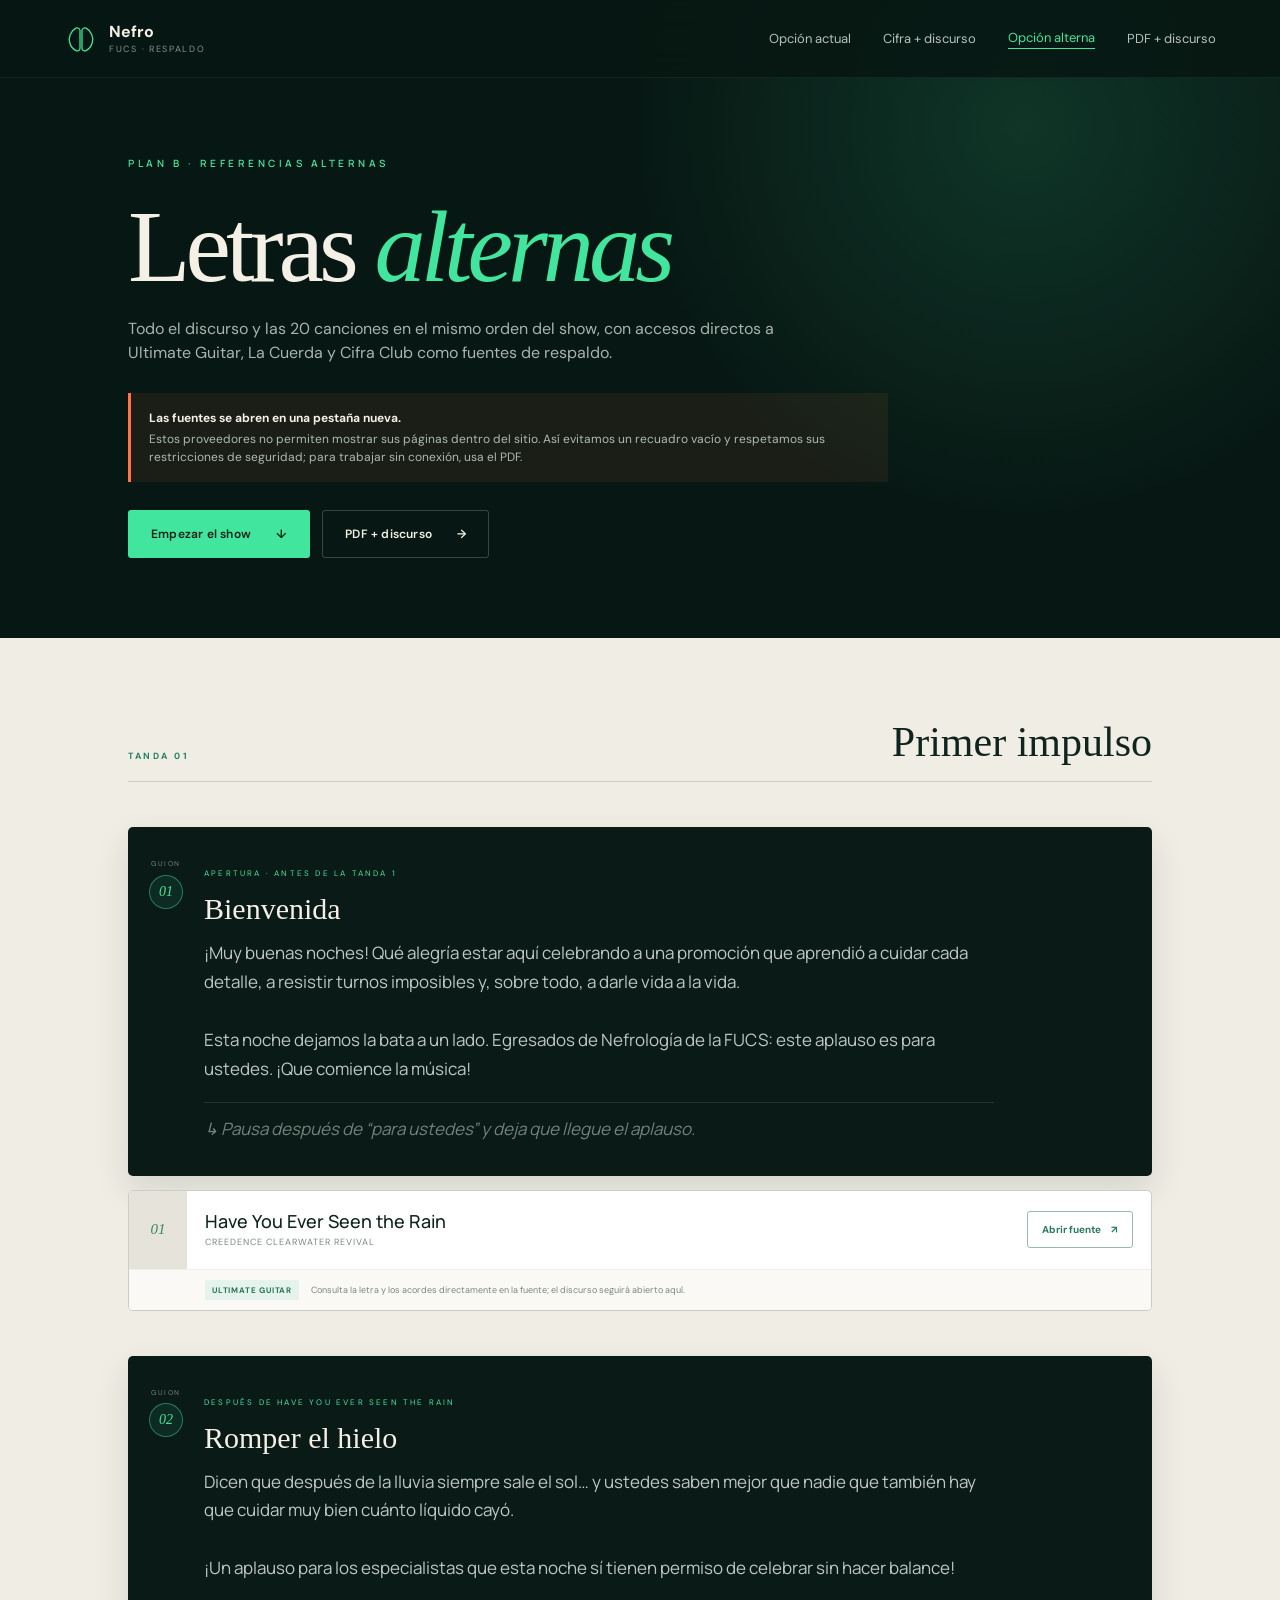
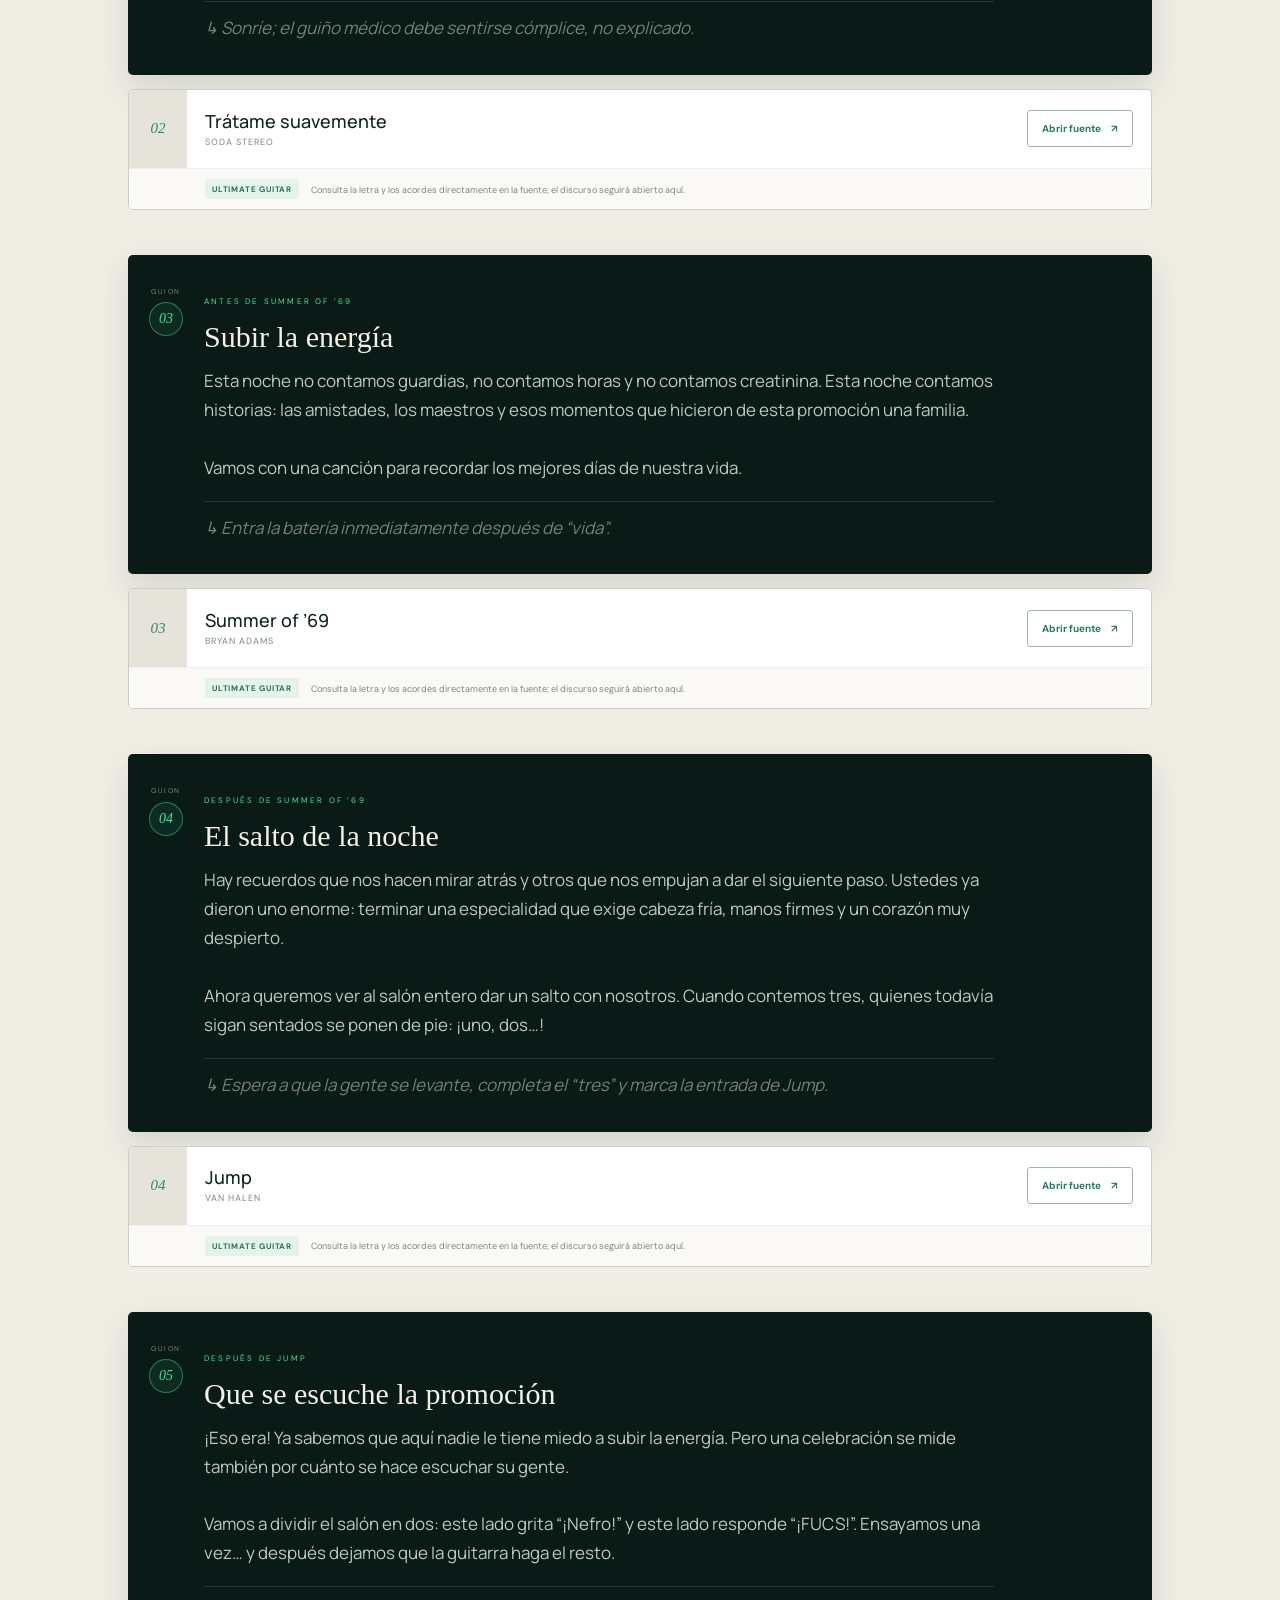
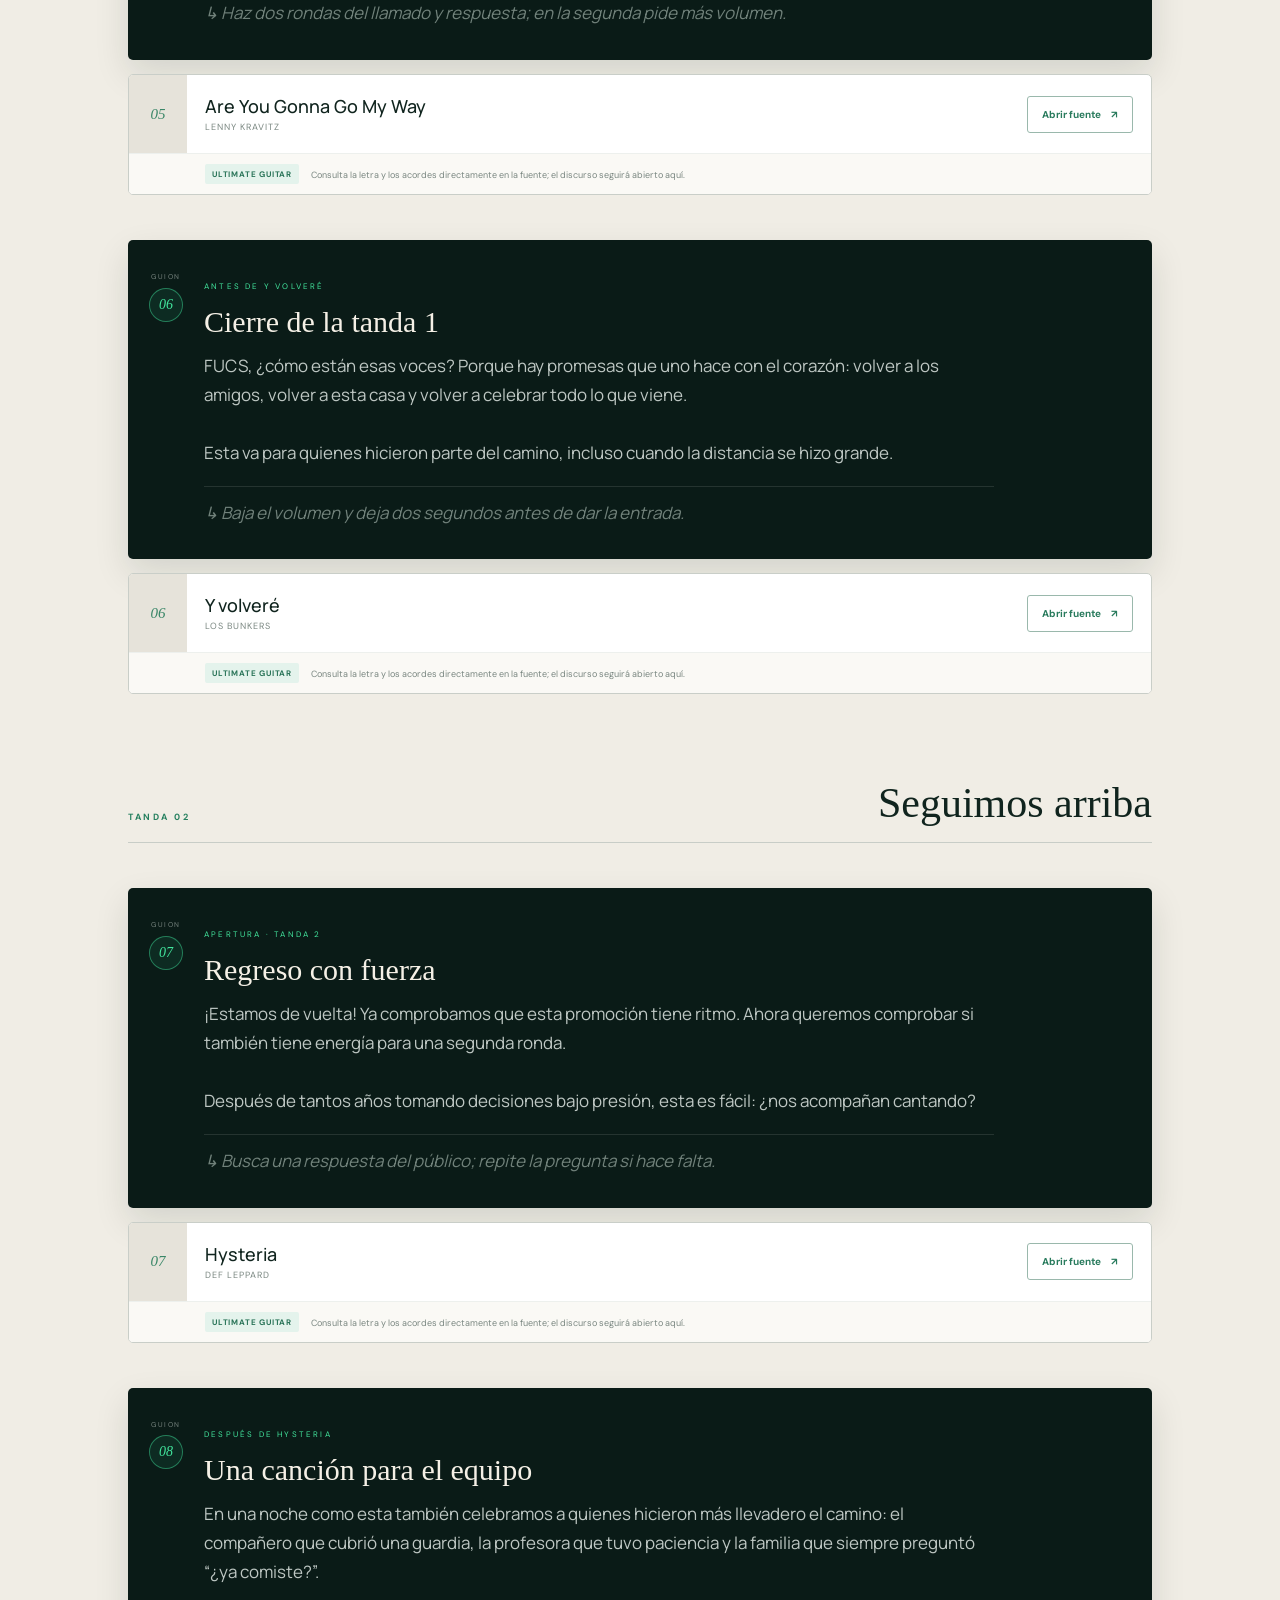
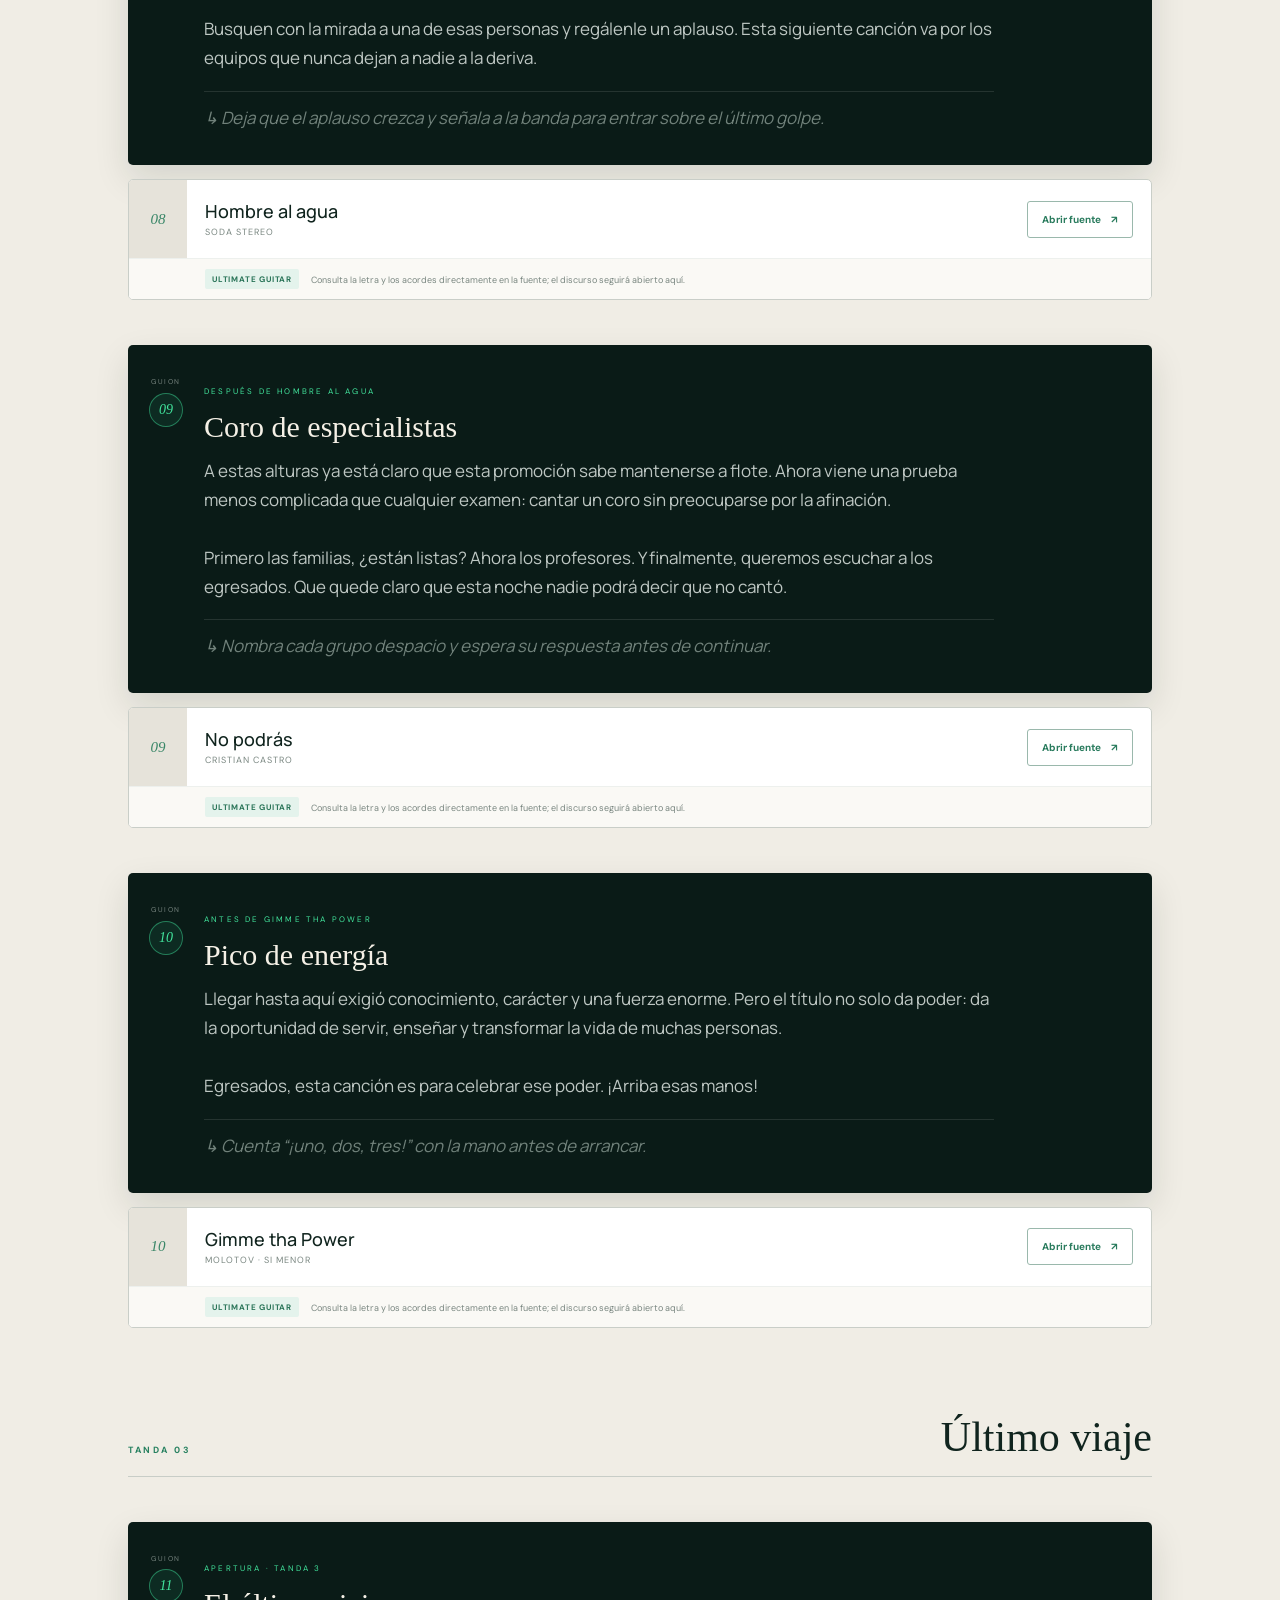
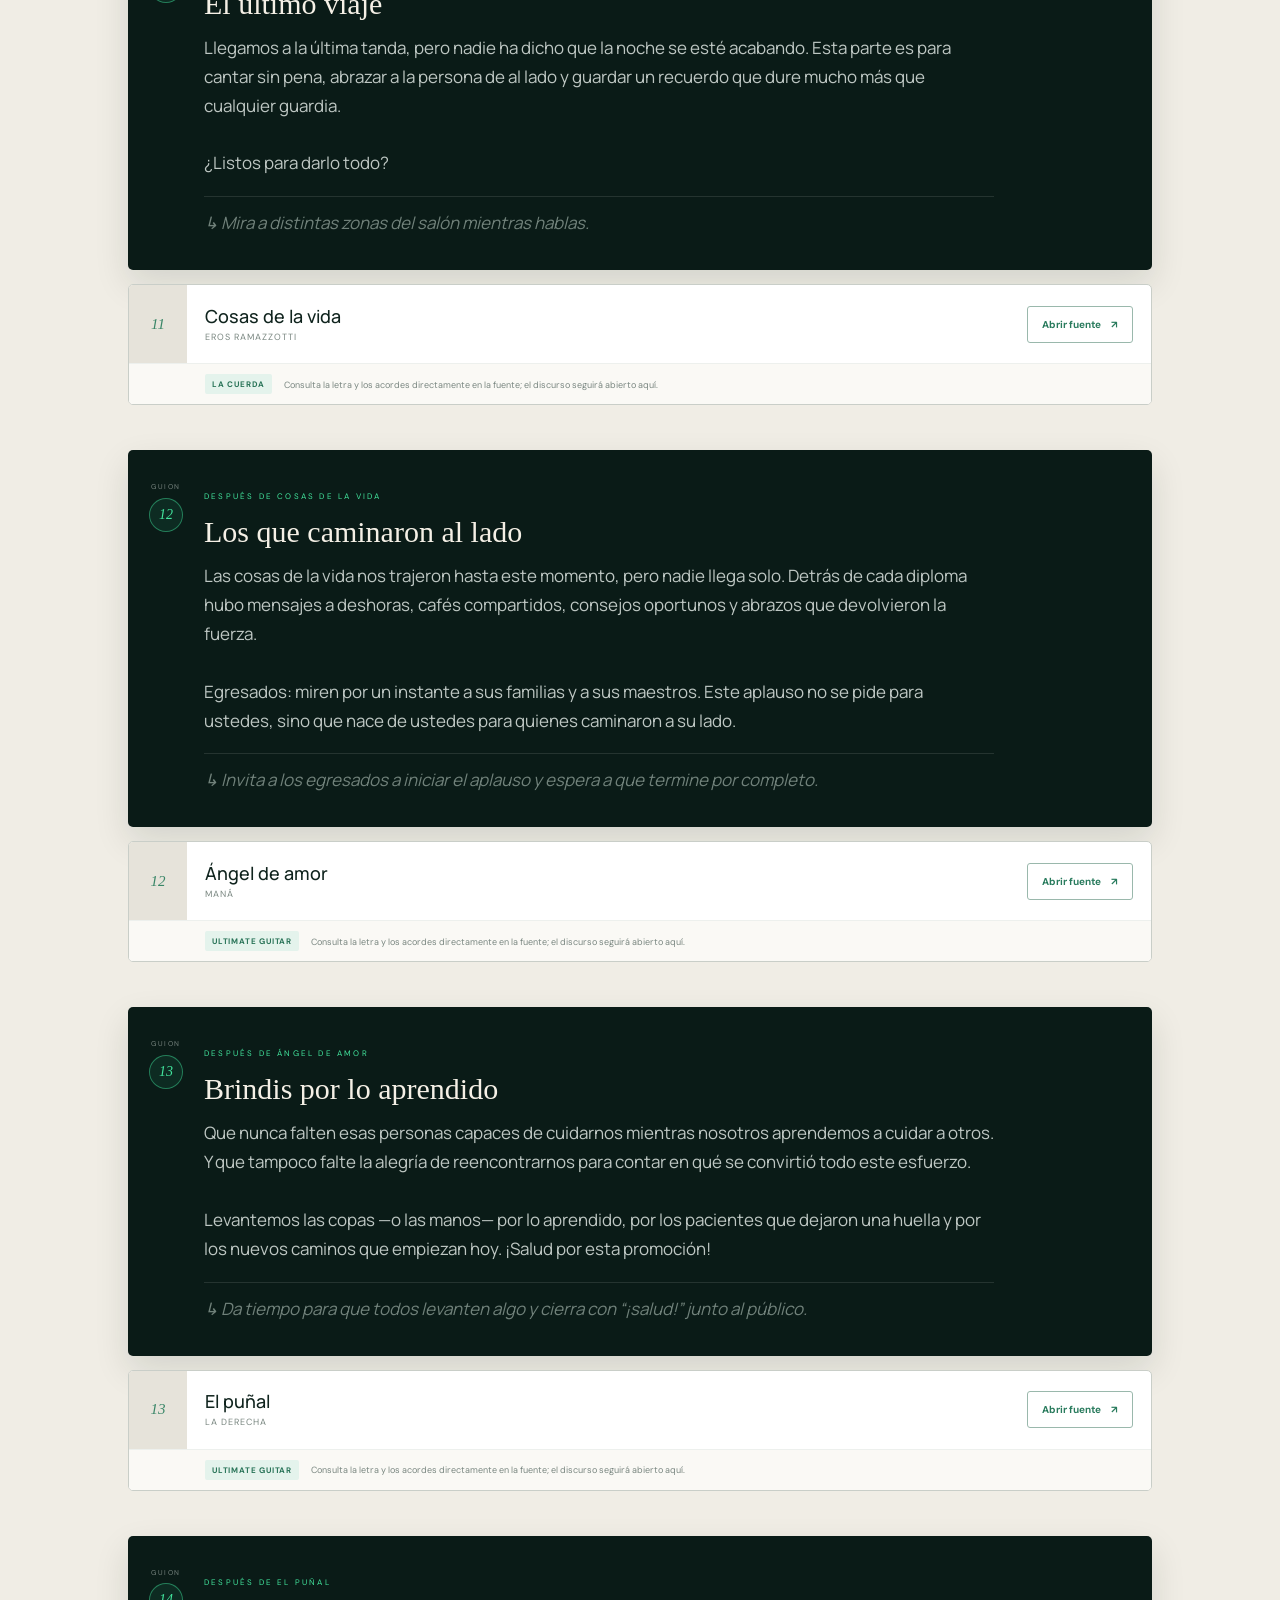
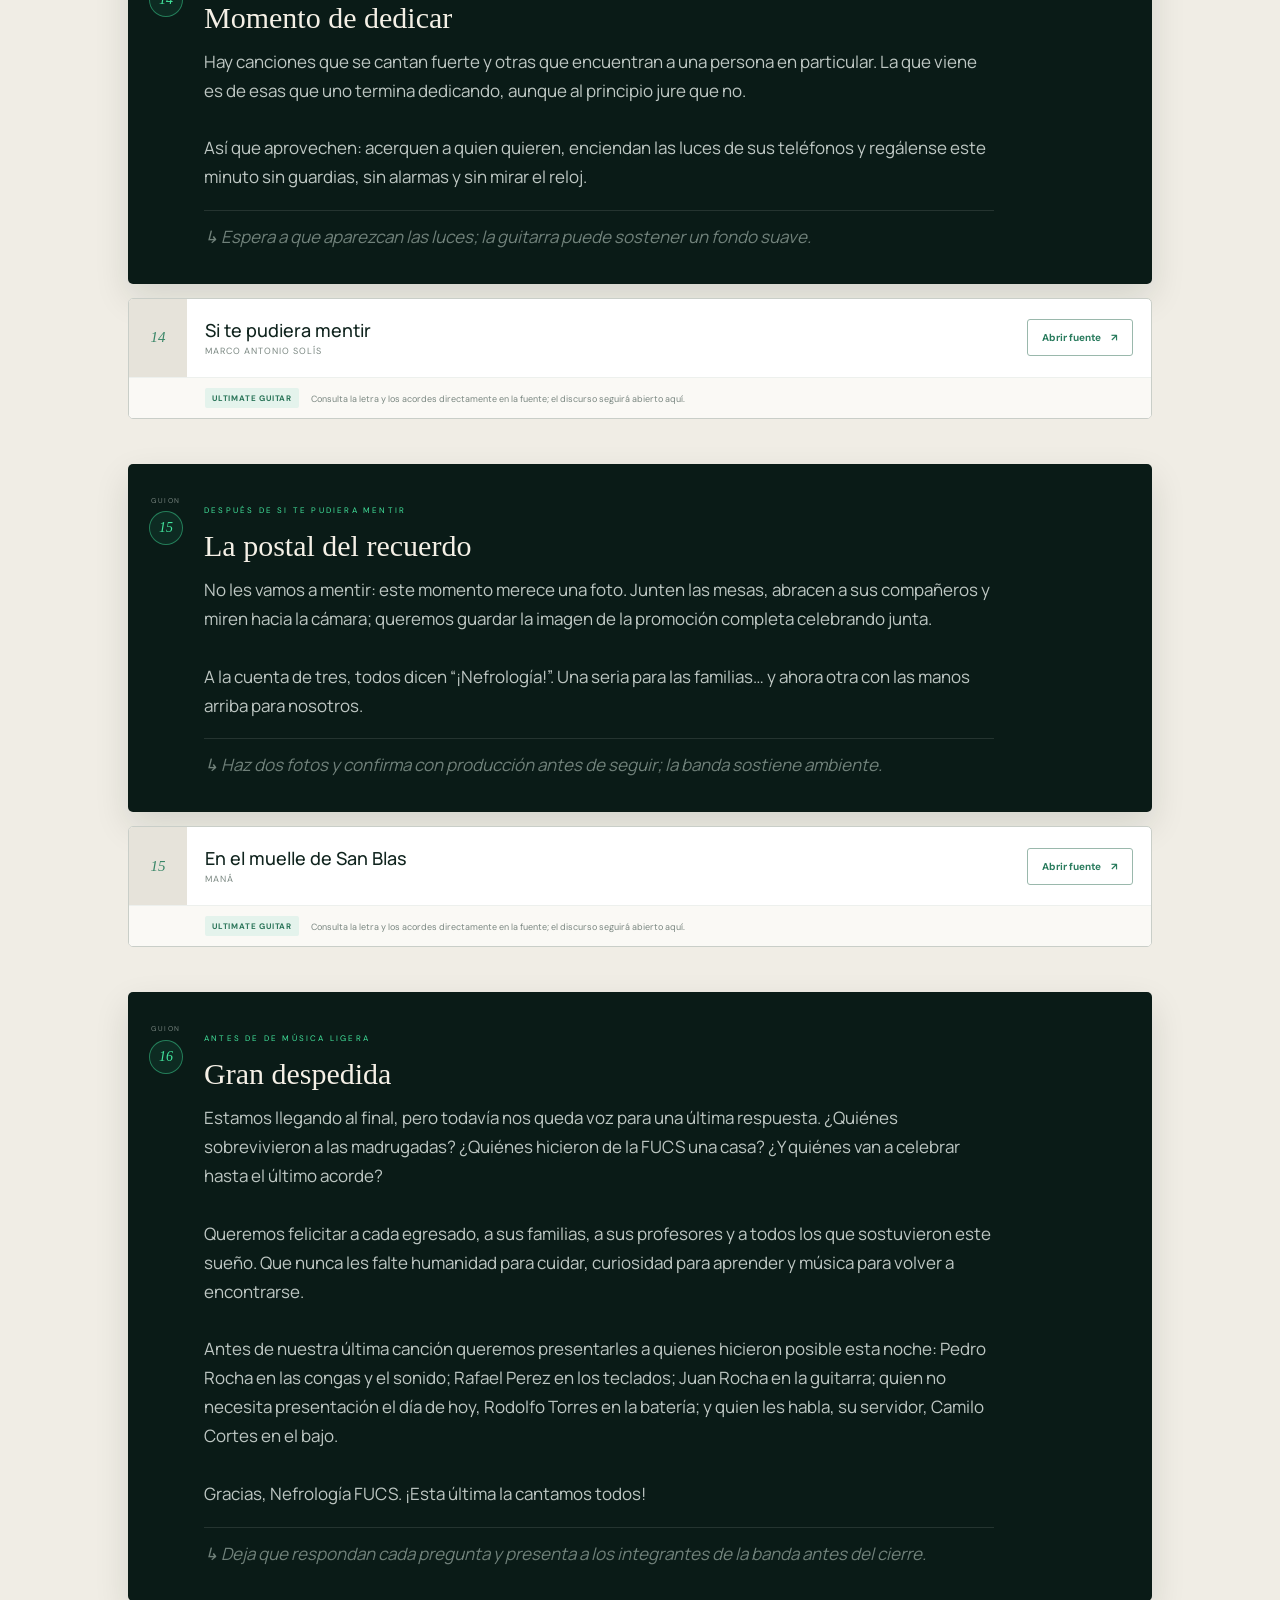
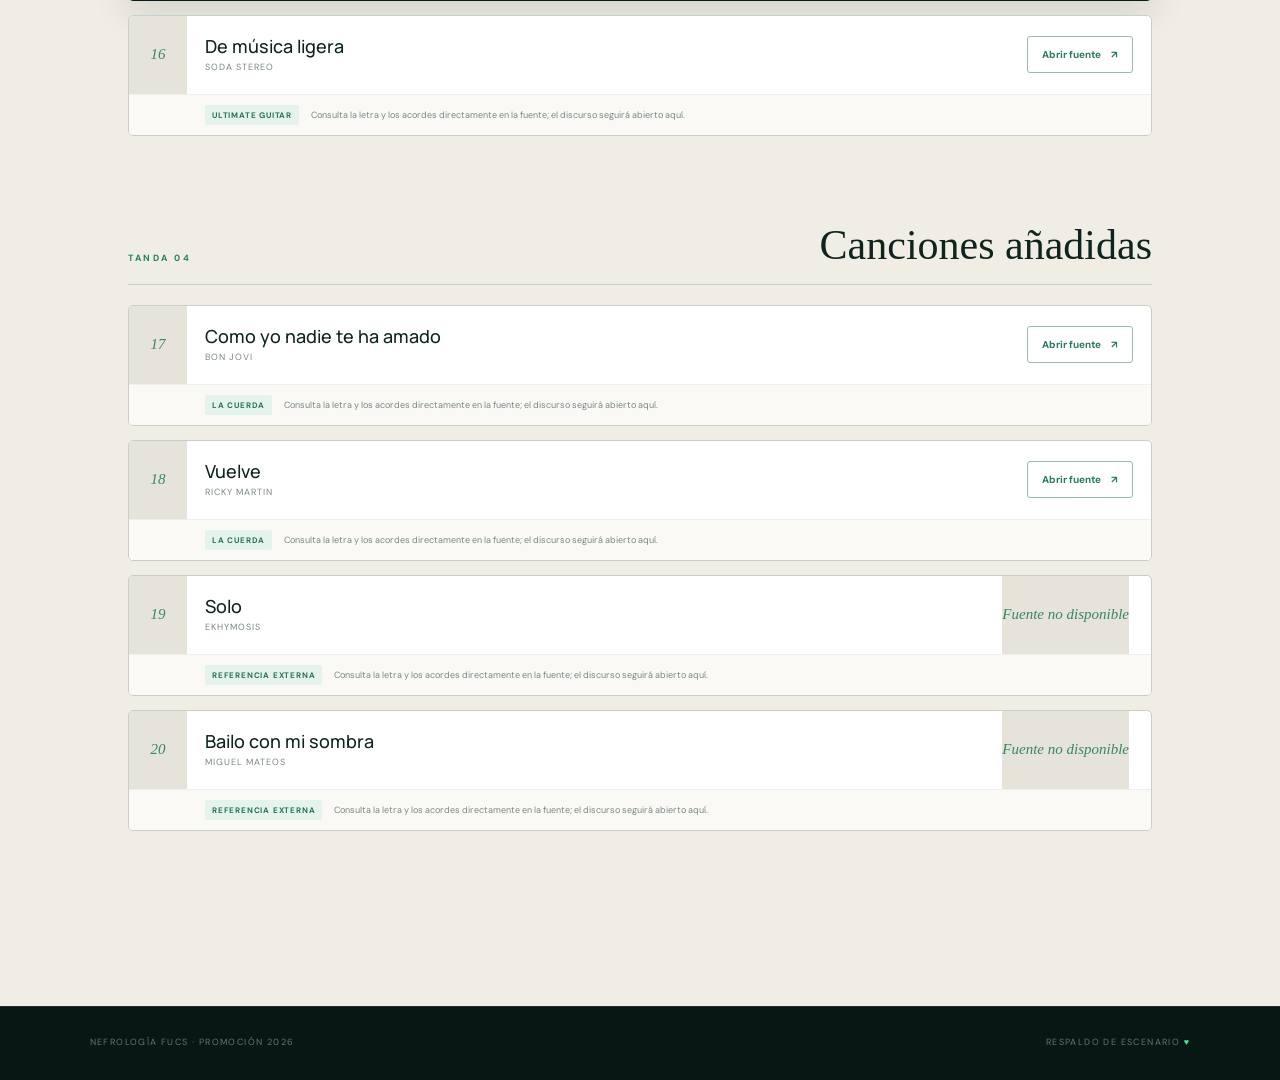
==== commit debac67a: "Añadir cuatro canciones al repertorio" ====
--- a/alt.html
+++ b/alt.html
@@ -28,7 +28,7 @@
       <section class="alt-intro">
         <span class="kicker">PLAN B · REFERENCIAS ALTERNAS</span>
         <h1>Letras <em>alternas</em></h1>
-        <p>Todo el discurso y las 16 canciones en el mismo orden del show, con accesos directos a Ultimate Guitar y La Cuerda como fuentes de respaldo.</p>
+        <p>Todo el discurso y las 20 canciones en el mismo orden del show, con accesos directos a Ultimate Guitar, La Cuerda y Cifra Club como fuentes de respaldo.</p>
         <div class="source-warning"><b>Las fuentes se abren en una pestaña nueva.</b> Estos proveedores no permiten mostrar sus páginas dentro del sitio. Así evitamos un recuadro vacío y respetamos sus restricciones de seguridad; para trabajar sin conexión, usa el PDF.</div>
         <div class="alt-actions"><a class="button primary" href="#tanda-1">Empezar el show <span>↓</span></a><a class="button ghost" href="pdf.html">PDF + discurso <span>→</span></a></div>
       </section>
